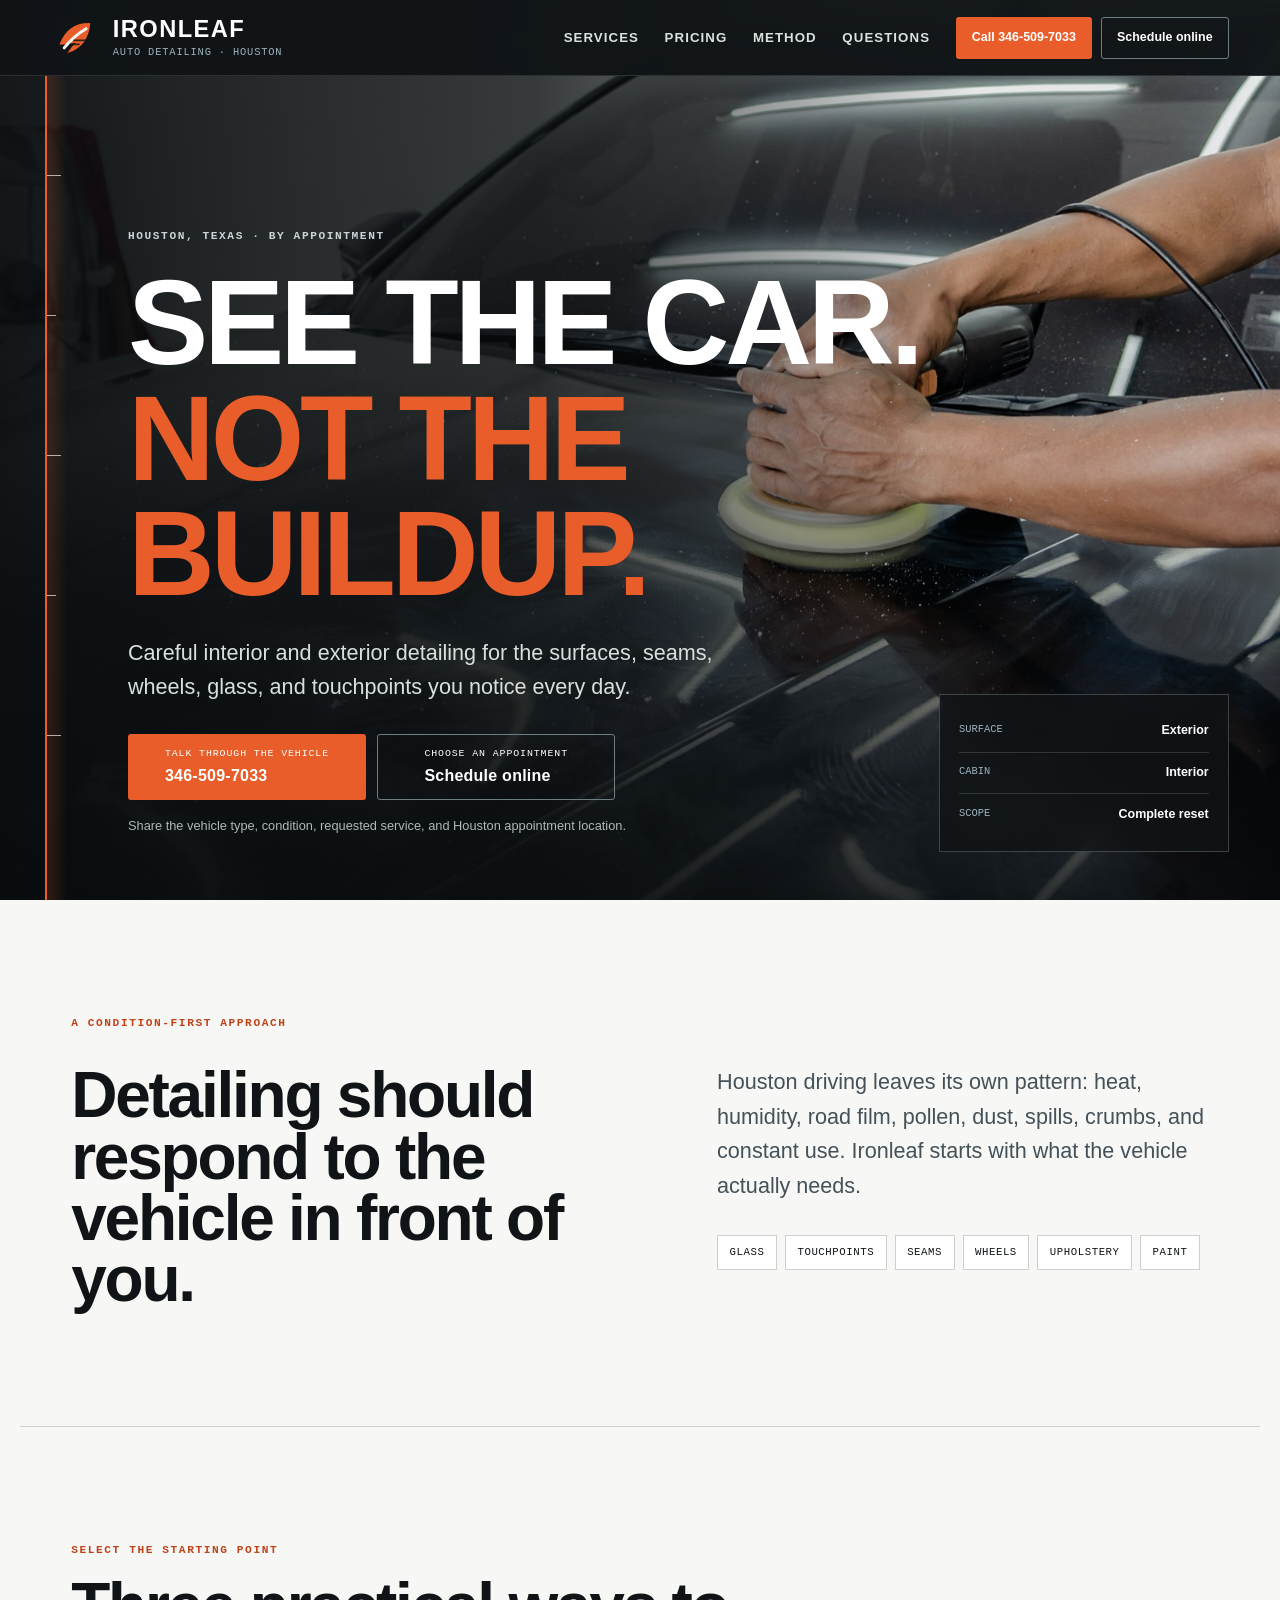
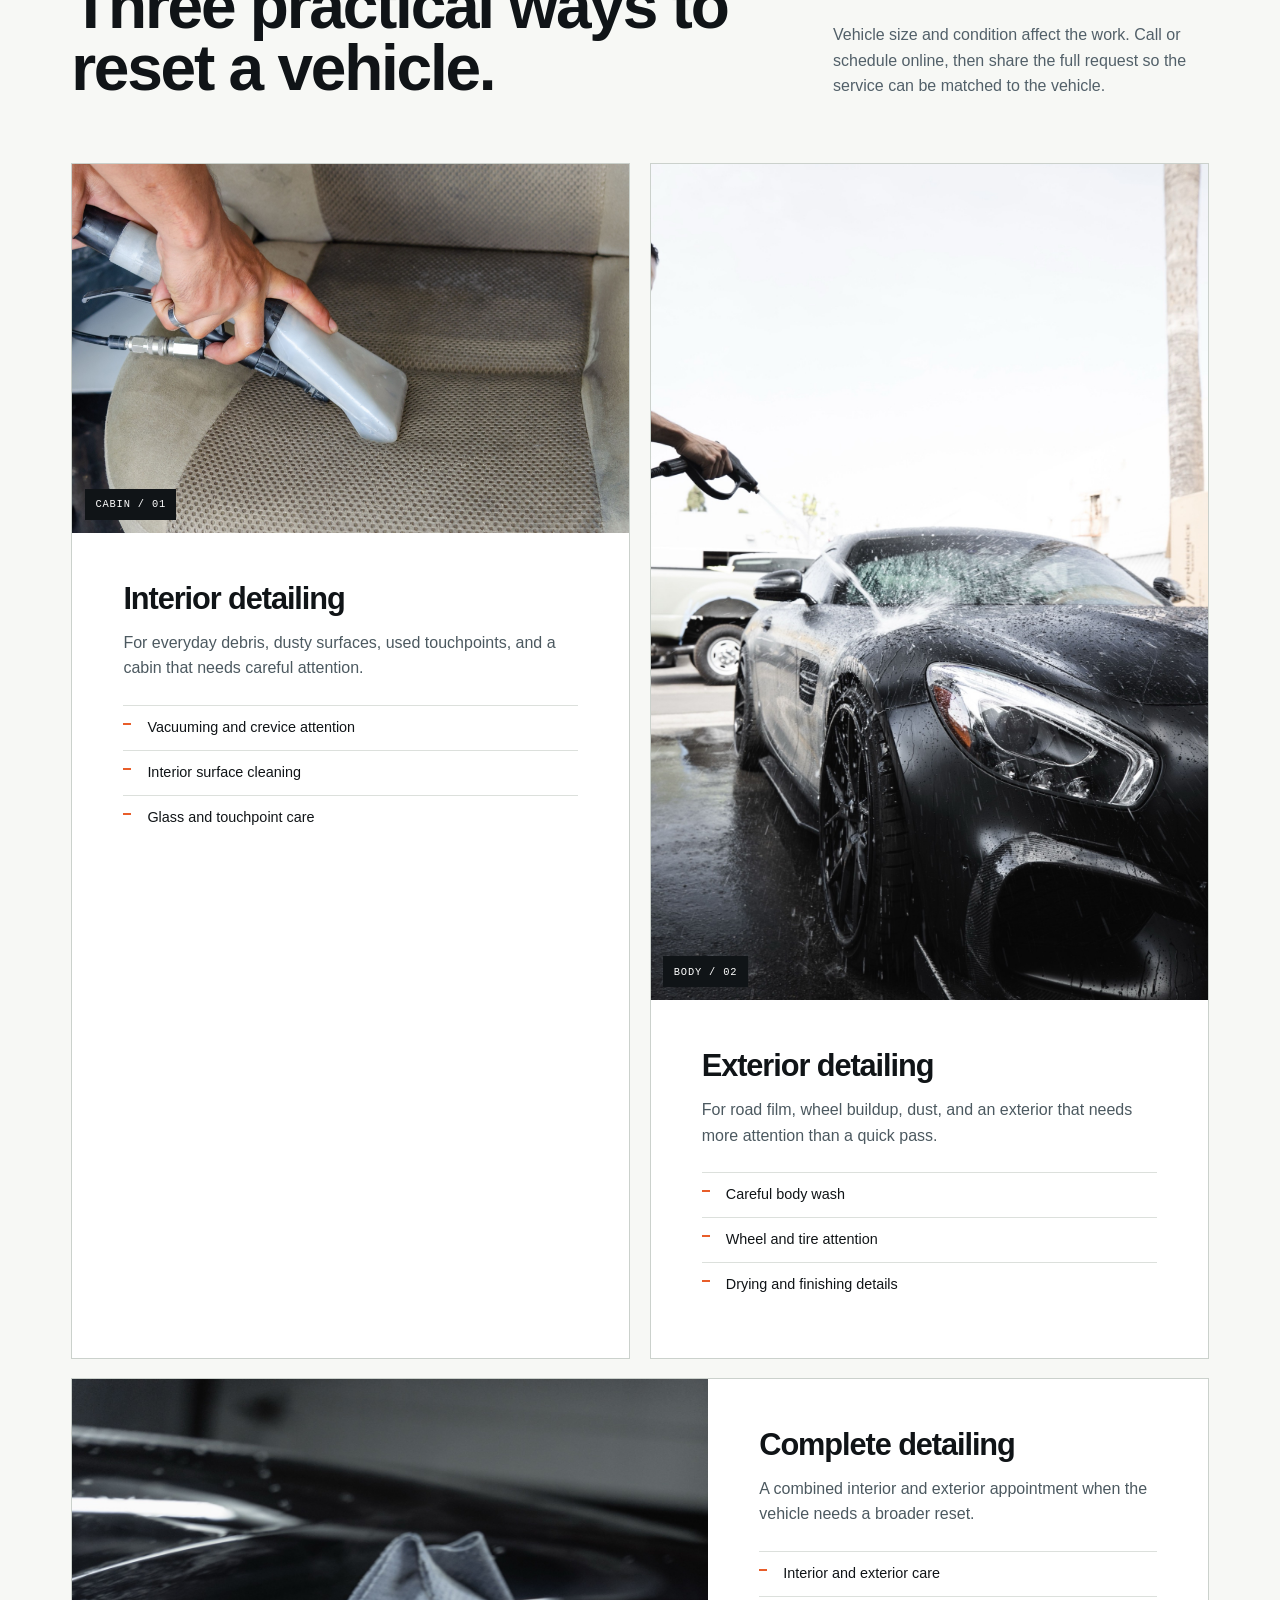
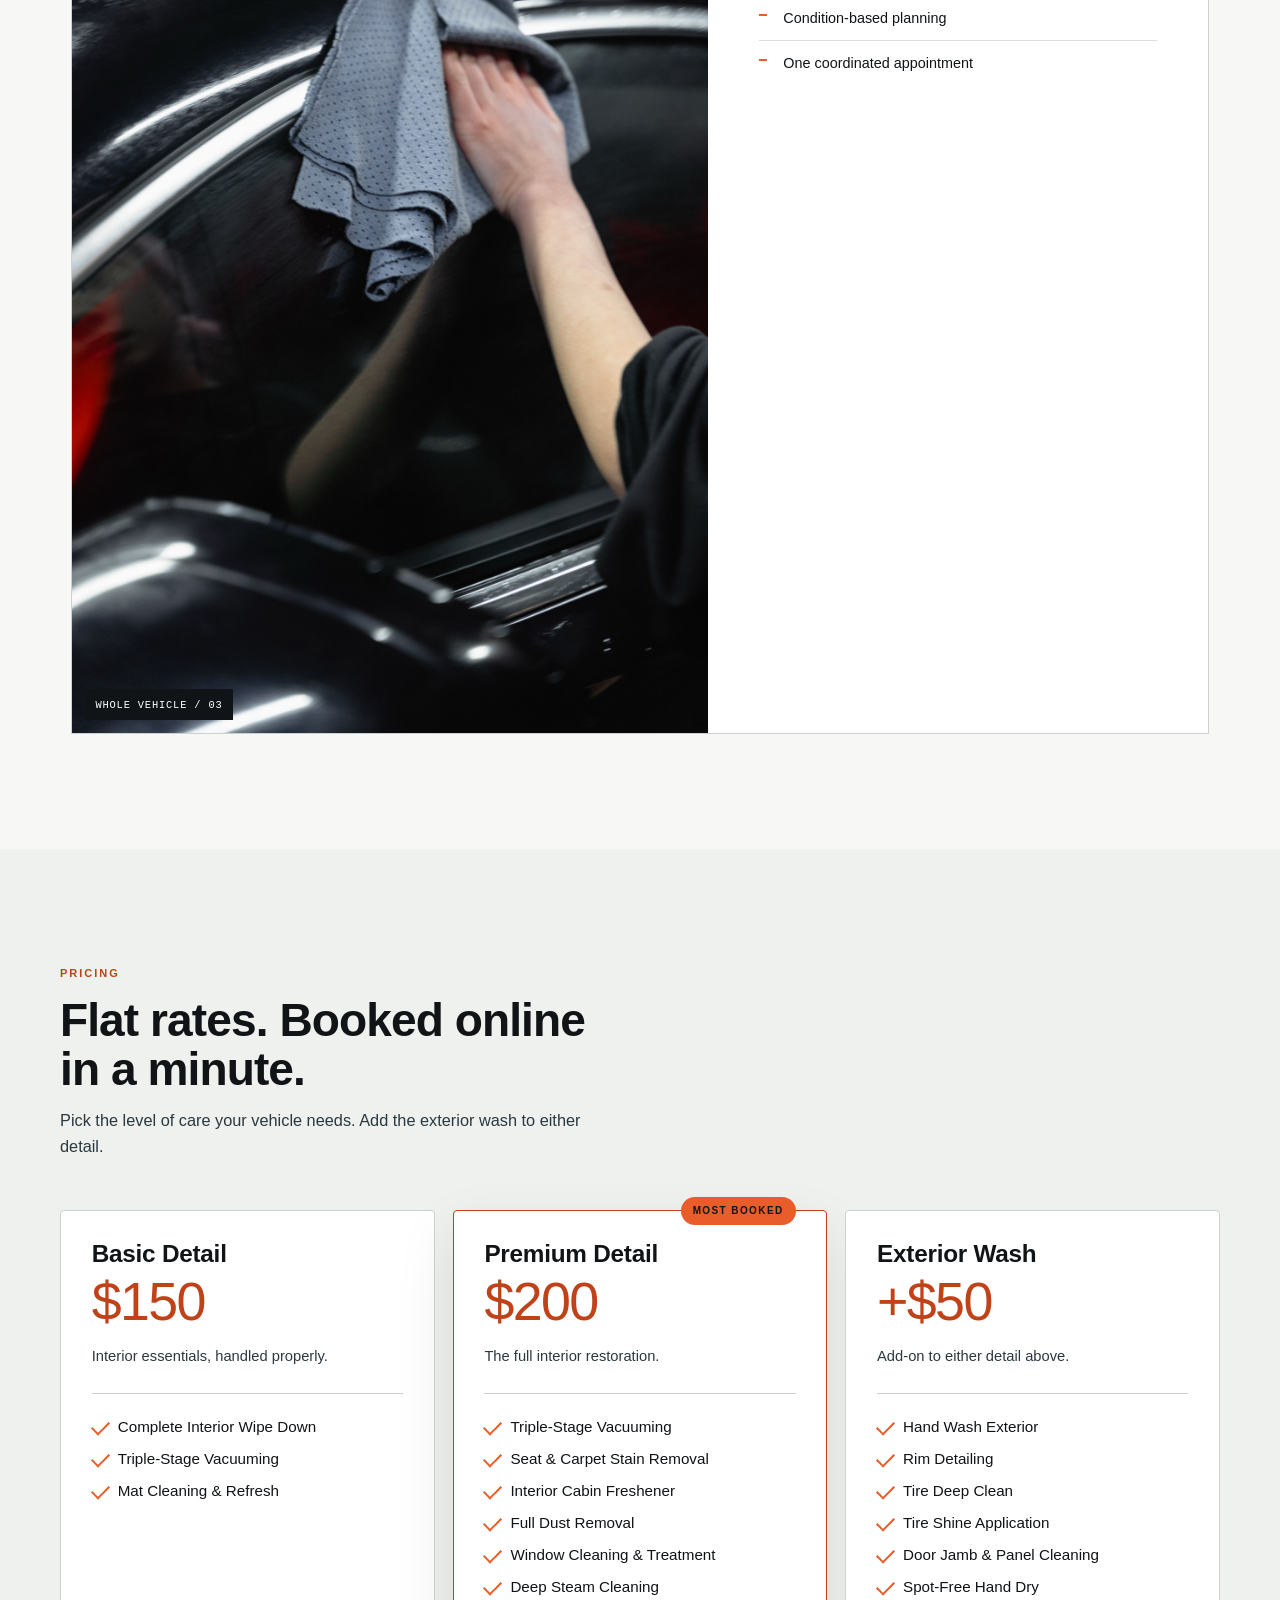
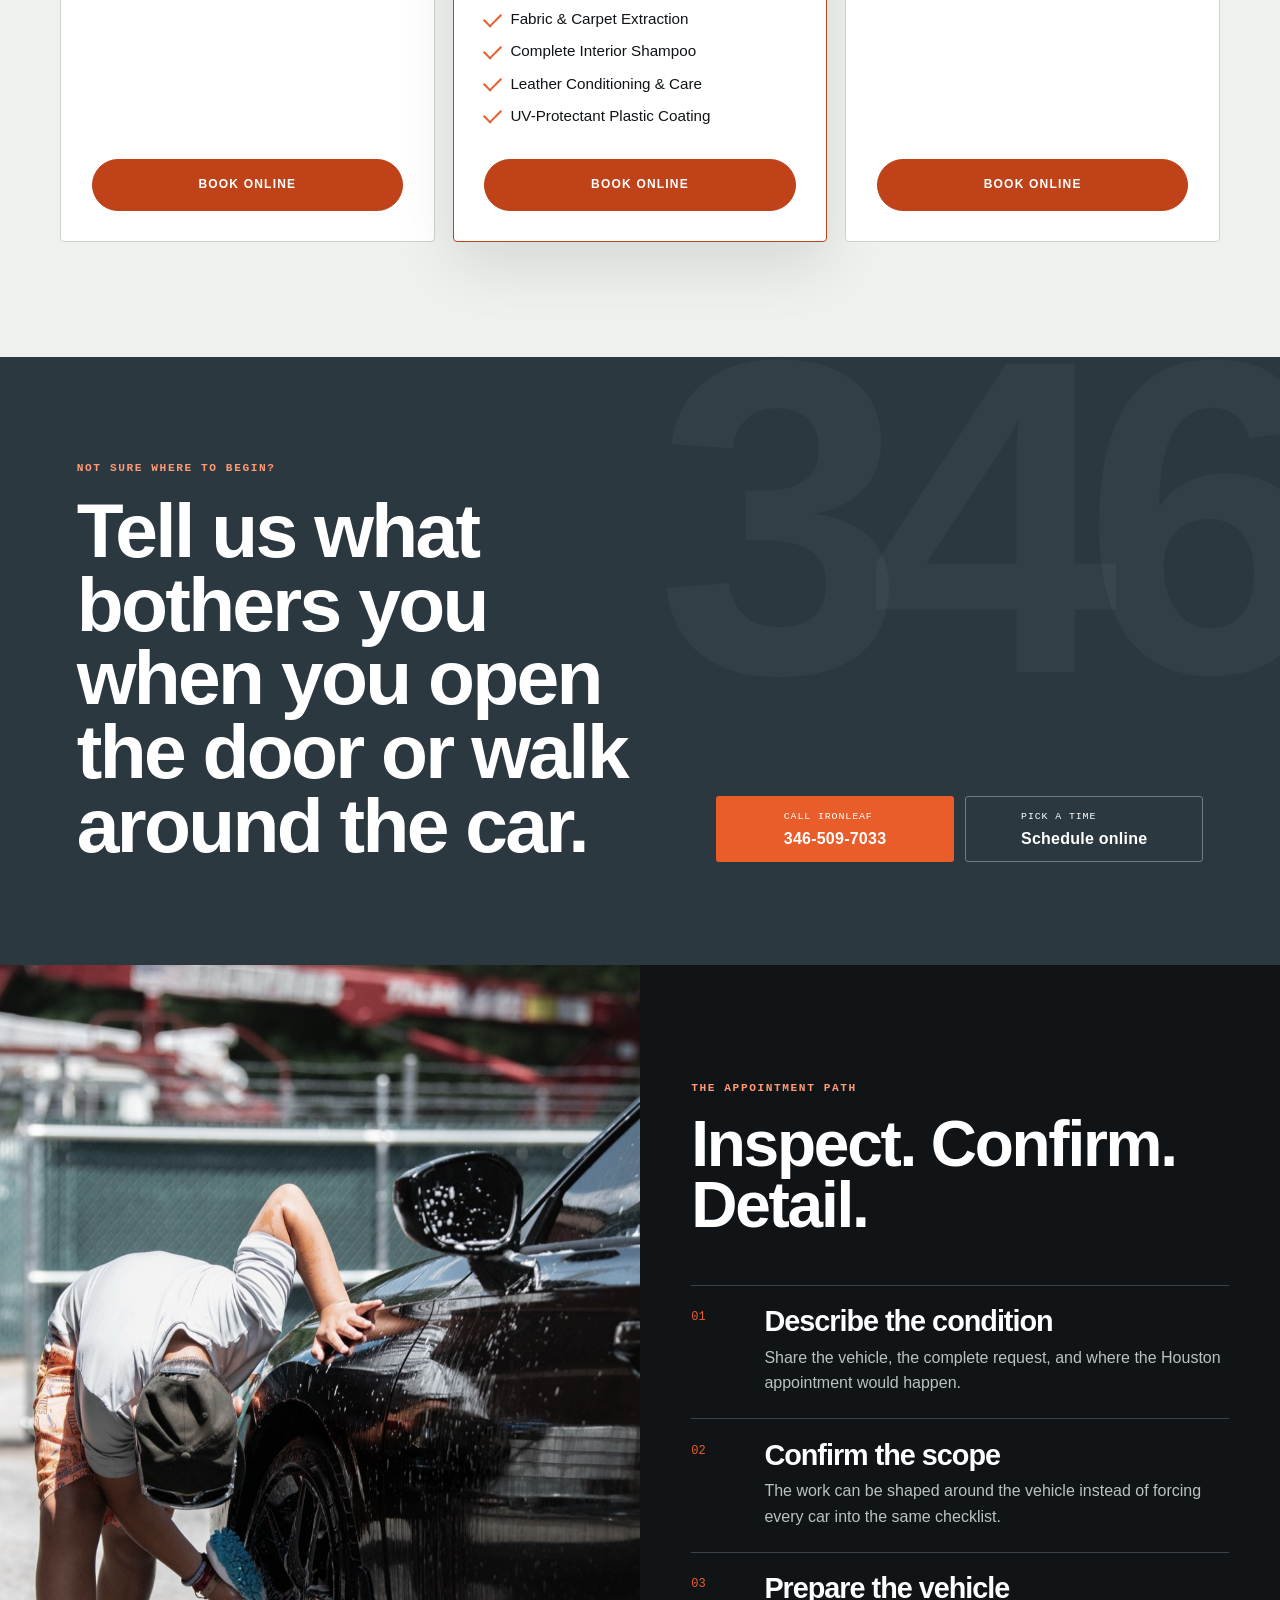
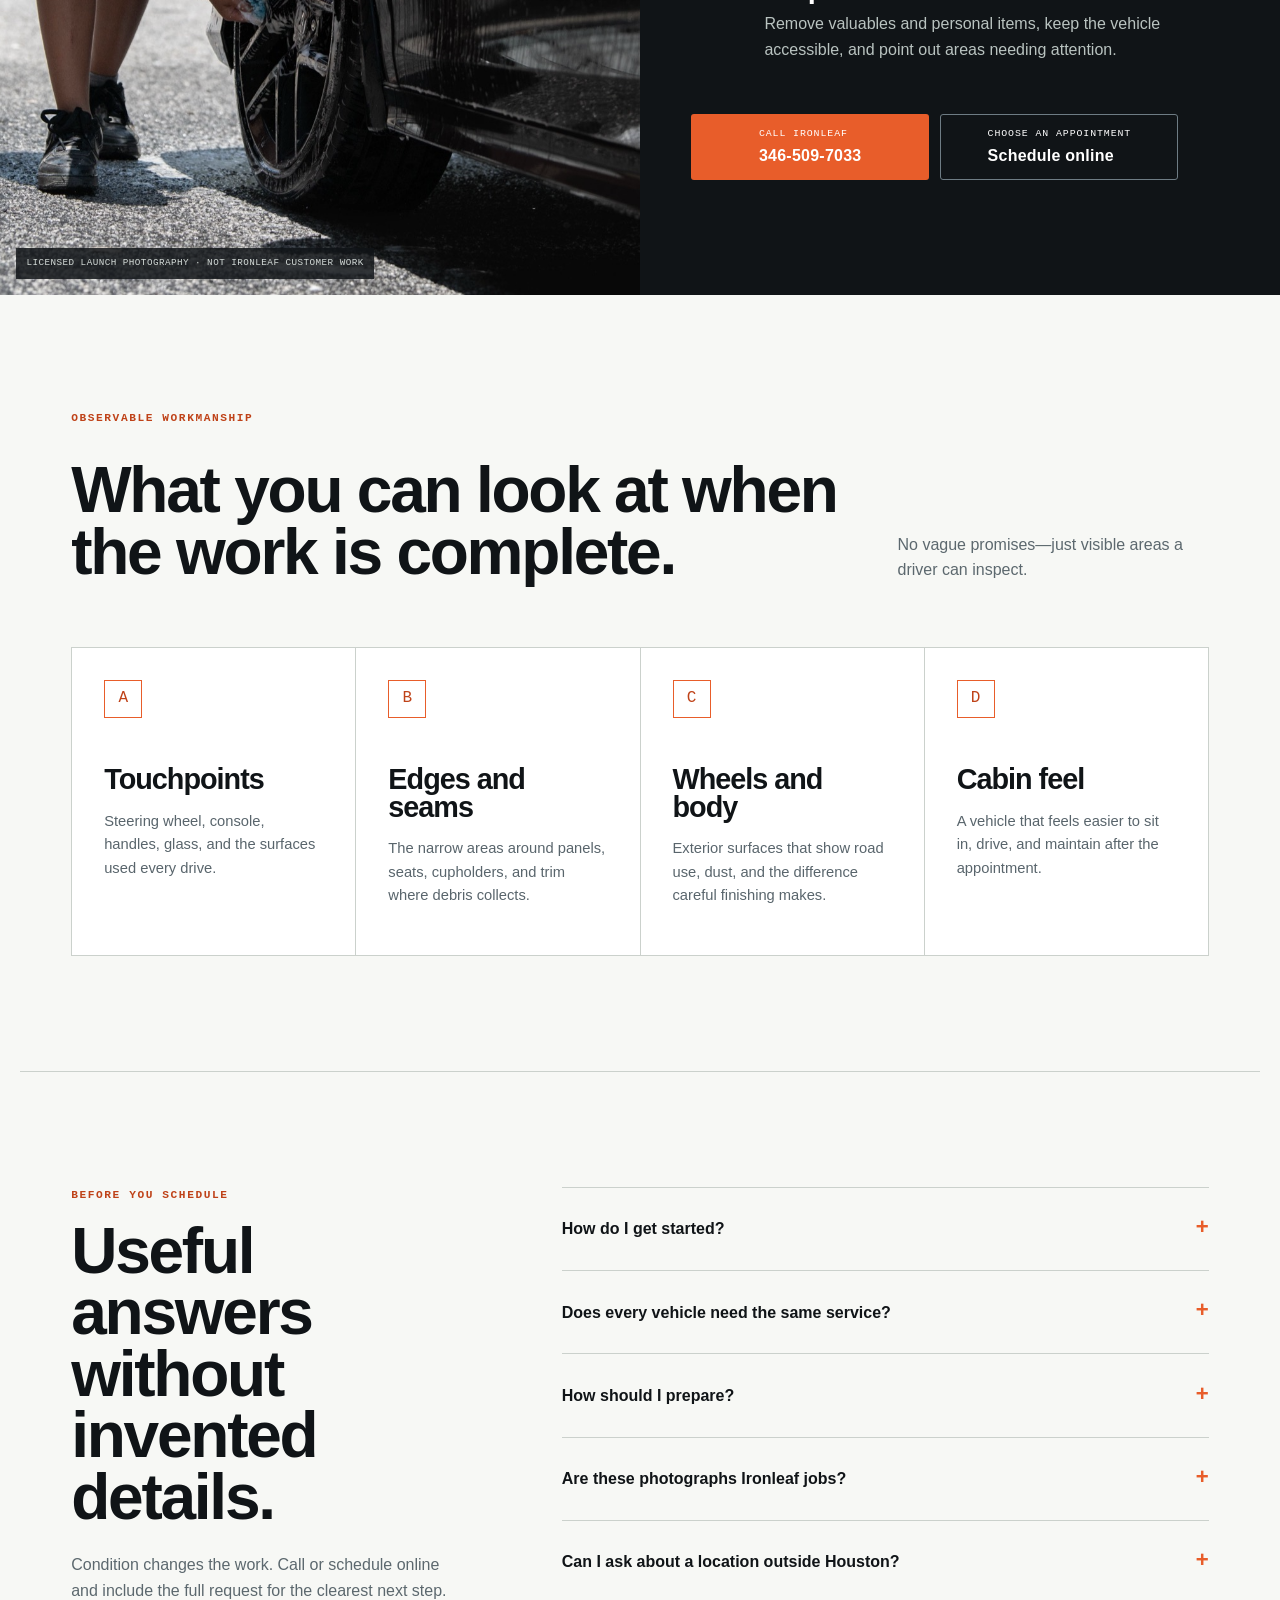
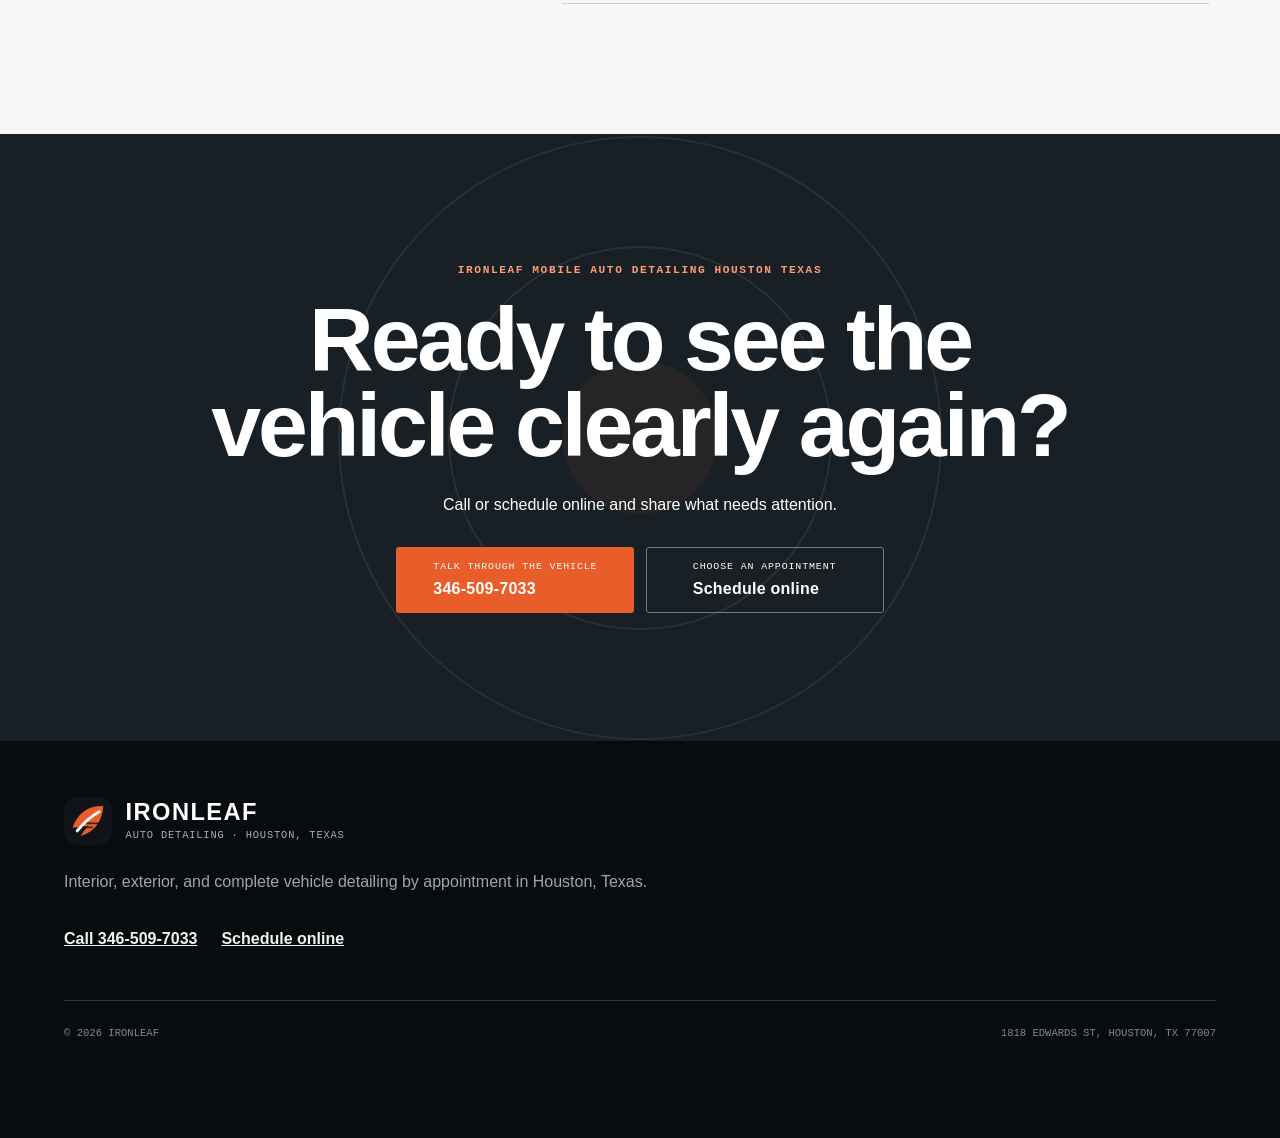
==== index.html @ 1d91436f "fix: publish GMB address" ====
<!doctype html>
<html lang="en">
<head>
  <meta charset="utf-8">
  <meta name="viewport" content="width=device-width, initial-scale=1">
  <title>Ironleaf Mobile Auto Detailing Houston Texas</title>
  <meta name="description" content="Ironleaf Mobile Auto Detailing Houston Texas offers careful interior, exterior, and complete vehicle detailing by appointment. Call or schedule online.">
  <meta name="theme-color" content="#101417">
  <link rel="canonical" href="https://ironleafdetailing.shop/">
  <link rel="icon" href="/assets/favicon.svg" type="image/svg+xml">
  <link rel="preload" href="/assets/hero-polish.jpg" as="image">
  <link rel="stylesheet" href="/styles.css">
  <script type="application/ld+json">
{
  "@context": "https://schema.org",
  "@type": "LocalBusiness",
  "name": "Ironleaf Mobile Auto Detailing Houston Texas",
  "url": "https://ironleafdetailing.shop/",
  "telephone": "+13465097033",
  "address": {
    "@type": "PostalAddress",
    "streetAddress": "1818 Edwards St",
    "addressLocality": "Houston",
    "addressRegion": "TX",
    "postalCode": "77007",
    "addressCountry": "US"
  },
  "description": "Auto detailing in Houston, Texas with interior, exterior, and complete vehicle detailing appointments.",
  "areaServed": {
    "@type": "City",
    "name": "Houston",
    "containedInPlace": {
      "@type": "State",
      "name": "Texas"
    }
  },
  "hasOfferCatalog": {
    "@type": "OfferCatalog",
    "name": "Detailing packages",
    "itemListElement": [
      {
        "@type": "Offer",
        "name": "Basic Detail",
        "price": "150",
        "priceCurrency": "USD",
        "availability": "https://schema.org/InStock",
        "url": "https://ironleafdetailing.shop/#pricing",
        "itemOffered": {
          "@type": "Service",
          "name": "Basic Detail",
          "description": "Interior essentials: complete interior wipe down, triple-stage vacuuming, and mat cleaning and refresh."
        }
      },
      {
        "@type": "Offer",
        "name": "Premium Detail",
        "price": "200",
        "priceCurrency": "USD",
        "availability": "https://schema.org/InStock",
        "url": "https://ironleafdetailing.shop/#pricing",
        "itemOffered": {
          "@type": "Service",
          "name": "Premium Detail",
          "description": "Full interior restoration: triple-stage vacuuming, seat and carpet stain removal, cabin freshener, full dust removal, window cleaning and treatment, deep steam cleaning, fabric and carpet extraction, complete interior shampoo, leather conditioning, and UV-protectant plastic coating."
        }
      },
      {
        "@type": "Offer",
        "name": "Exterior Wash",
        "price": "50",
        "priceCurrency": "USD",
        "availability": "https://schema.org/InStock",
        "url": "https://ironleafdetailing.shop/#pricing",
        "itemOffered": {
          "@type": "Service",
          "name": "Exterior Wash",
          "description": "Add-on to either detail: hand wash exterior, rim detailing, tire deep clean, tire shine application, door jamb and panel cleaning, and spot-free hand dry."
        }
      }
    ]
  }
}
    </script>
</head>
<body>
  <a class="skip-link" href="#main">Skip to content</a>

  <header class="site-header">
    <a class="brand" href="#top" aria-label="Ironleaf home">
      <img src="/assets/logo.svg" alt="" width="48" height="48">
      <span><strong>Ironleaf</strong><small>Auto Detailing · Houston</small></span>
    </a>
    <button class="menu-toggle" type="button" aria-expanded="false" aria-controls="site-nav">
      <span class="sr-only">Menu</span>
      <i></i><i></i><i></i>
    </button>
    <nav id="site-nav" class="site-nav" aria-label="Primary navigation">
      <a href="#services">Services</a>
      <a href="#pricing">Pricing</a>
      <a href="#method">Method</a>
      <a href="#faq">Questions</a>
      <div class="nav-actions">
        <a class="button button-primary button-small" href="tel:+13465097033">Call 346-509-7033</a>
        <a class="button button-ghost button-small" href="https://cal.com/sumitdatta/auto-detail-service">Schedule online</a>
      </div>
    </nav>
  </header>

  <main id="main">
    <section id="top" class="hero">
      <div class="hero-photo" aria-hidden="true"></div>
      <div class="hero-overlay" aria-hidden="true"></div>
      <div class="inspection-beam" aria-hidden="true">
        <span></span><span></span><span></span><span></span><span></span>
      </div>
      <div class="hero-copy">
        <p class="eyebrow">Houston, Texas · By appointment</p>
        <h1>See the car.<br><em>Not the buildup.</em></h1>
        <p class="hero-lede">Careful interior and exterior detailing for the surfaces, seams, wheels, glass, and touchpoints you notice every day.</p>
        <div class="action-pair">
          <a class="button button-primary button-large" href="tel:+13465097033">
            <span>Talk through the vehicle</span>
            <strong>346-509-7033</strong>
          </a>
          <a class="button button-ghost button-light button-large" href="https://cal.com/sumitdatta/auto-detail-service">
            <span>Choose an appointment</span>
            <strong>Schedule online</strong>
          </a>
        </div>
        <p class="microcopy">Share the vehicle type, condition, requested service, and Houston appointment location.</p>
      </div>
      <aside class="hero-readout" aria-label="Detailing focus">
        <p><span>Surface</span><strong>Exterior</strong></p>
        <p><span>Cabin</span><strong>Interior</strong></p>
        <p><span>Scope</span><strong>Complete reset</strong></p>
      </aside>
    </section>

    <section class="statement section">
      <p class="rail-label">A condition-first approach</p>
      <div class="statement-grid">
        <h2>Detailing should respond to the vehicle in front of you.</h2>
        <div>
          <p class="lead">Houston driving leaves its own pattern: heat, humidity, road film, pollen, dust, spills, crumbs, and constant use. Ironleaf starts with what the vehicle actually needs.</p>
          <div class="surface-tags" aria-label="Common areas of attention">
            <span>Glass</span><span>Touchpoints</span><span>Seams</span><span>Wheels</span><span>Upholstery</span><span>Paint</span>
          </div>
        </div>
      </div>
    </section>

    <section id="services" class="services section">
      <div class="section-heading">
        <div>
          <p class="section-kicker">Select the starting point</p>
          <h2>Three practical ways to reset a vehicle.</h2>
        </div>
        <p>Vehicle size and condition affect the work. Call or schedule online, then share the full request so the service can be matched to the vehicle.</p>
      </div>

      <div class="service-layout">
        <article class="service-card service-interior">
          <div class="service-image">
            <img src="/assets/interior-extraction.jpg" alt="A fabric vehicle seat being cleaned with an extraction tool">
            <span>Cabin / 01</span>
          </div>
          <div class="service-copy">
            <h3>Interior detailing</h3>
            <p>For everyday debris, dusty surfaces, used touchpoints, and a cabin that needs careful attention.</p>
            <ul>
              <li>Vacuuming and crevice attention</li>
              <li>Interior surface cleaning</li>
              <li>Glass and touchpoint care</li>
            </ul>
          </div>
        </article>

        <article class="service-card service-exterior">
          <div class="service-image">
            <img src="/assets/exterior-wash.jpg" alt="A black vehicle being washed with a pressure hose">
            <span>Body / 02</span>
          </div>
          <div class="service-copy">
            <h3>Exterior detailing</h3>
            <p>For road film, wheel buildup, dust, and an exterior that needs more attention than a quick pass.</p>
            <ul>
              <li>Careful body wash</li>
              <li>Wheel and tire attention</li>
              <li>Drying and finishing details</li>
            </ul>
          </div>
        </article>

        <article class="service-card service-complete">
          <div class="service-image">
            <img src="/assets/hand-finish.jpg" alt="A black car panel being wiped with a microfiber cloth">
            <span>Whole vehicle / 03</span>
          </div>
          <div class="service-copy">
            <h3>Complete detailing</h3>
            <p>A combined interior and exterior appointment when the vehicle needs a broader reset.</p>
            <ul>
              <li>Interior and exterior care</li>
              <li>Condition-based planning</li>
              <li>One coordinated appointment</li>
            </ul>
          </div>
        </article>
      </div>
    </section>

    <section class="rates" id="pricing" aria-labelledby="pricing-title">
      <div class="rates-shell">
        <div class="rates-head">
          <p class="rates-eyebrow">Pricing</p>
          <h2 id="pricing-title">Flat rates. Booked online in a minute.</h2>
          <p class="rates-intro">Pick the level of care your vehicle needs. Add the exterior wash to either detail.</p>
        </div>

        <div class="rate-grid">
          <article class="rate-card">
            <h3>Basic Detail</h3>
            <p class="rate-figure">$150</p>
            <p class="rate-note">Interior essentials, handled properly.</p>
            <ul class="rate-list">
              <li>Complete Interior Wipe Down</li>
              <li>Triple-Stage Vacuuming</li>
              <li>Mat Cleaning &amp; Refresh</li>
            </ul>
            <a class="rate-cta" href="https://cal.com/sumitdatta/auto-detail-service" target="_blank" rel="noopener">Book Online</a>
          </article>
          <article class="rate-card rate-card-featured">
            <span class="rate-badge">Most booked</span>
            <h3>Premium Detail</h3>
            <p class="rate-figure">$200</p>
            <p class="rate-note">The full interior restoration.</p>
            <ul class="rate-list">
              <li>Triple-Stage Vacuuming</li>
              <li>Seat &amp; Carpet Stain Removal</li>
              <li>Interior Cabin Freshener</li>
              <li>Full Dust Removal</li>
              <li>Window Cleaning &amp; Treatment</li>
              <li>Deep Steam Cleaning</li>
              <li>Fabric &amp; Carpet Extraction</li>
              <li>Complete Interior Shampoo</li>
              <li>Leather Conditioning &amp; Care</li>
              <li>UV-Protectant Plastic Coating</li>
            </ul>
            <a class="rate-cta" href="https://cal.com/sumitdatta/auto-detail-service" target="_blank" rel="noopener">Book Online</a>
          </article>
          <article class="rate-card">
            <h3>Exterior Wash</h3>
            <p class="rate-figure">+$50</p>
            <p class="rate-note">Add-on to either detail above.</p>
            <ul class="rate-list">
              <li>Hand Wash Exterior</li>
              <li>Rim Detailing</li>
              <li>Tire Deep Clean</li>
              <li>Tire Shine Application</li>
              <li>Door Jamb &amp; Panel Cleaning</li>
              <li>Spot-Free Hand Dry</li>
            </ul>
            <a class="rate-cta" href="https://cal.com/sumitdatta/auto-detail-service" target="_blank" rel="noopener">Book Online</a>
          </article>
        </div>
      </div>
    </section>

    <section class="callout">
      <div class="callout-index" aria-hidden="true">346</div>
      <div>
        <p class="section-kicker light">Not sure where to begin?</p>
        <h2>Tell us what bothers you when you open the door or walk around the car.</h2>
      </div>
      <div class="action-pair">
        <a class="button button-primary button-large" href="tel:+13465097033"><span>Call Ironleaf</span><strong>346-509-7033</strong></a>
        <a class="button button-ghost button-light button-large" href="https://cal.com/sumitdatta/auto-detail-service"><span>Pick a time</span><strong>Schedule online</strong></a>
      </div>
    </section>

    <section id="method" class="method">
      <div class="method-photo">
        <img src="/assets/wheel-detail.jpg" alt="A black vehicle wheel being cleaned outdoors">
        <div class="photo-note">Licensed launch photography · not Ironleaf customer work</div>
      </div>
      <div class="method-copy section">
        <p class="section-kicker light">The appointment path</p>
        <h2>Inspect. Confirm. Detail.</h2>
        <ol>
          <li>
            <span>01</span>
            <div><h3>Describe the condition</h3><p>Share the vehicle, the complete request, and where the Houston appointment would happen.</p></div>
          </li>
          <li>
            <span>02</span>
            <div><h3>Confirm the scope</h3><p>The work can be shaped around the vehicle instead of forcing every car into the same checklist.</p></div>
          </li>
          <li>
            <span>03</span>
            <div><h3>Prepare the vehicle</h3><p>Remove valuables and personal items, keep the vehicle accessible, and point out areas needing attention.</p></div>
          </li>
        </ol>
        <div class="action-pair">
          <a class="button button-primary button-large" href="tel:+13465097033"><span>Call Ironleaf</span><strong>346-509-7033</strong></a>
          <a class="button button-ghost button-light button-large" href="https://cal.com/sumitdatta/auto-detail-service"><span>Choose an appointment</span><strong>Schedule online</strong></a>
        </div>
      </div>
    </section>

    <section class="inspection section">
      <p class="rail-label">Observable workmanship</p>
      <div class="inspection-heading">
        <h2>What you can look at when the work is complete.</h2>
        <p>No vague promises—just visible areas a driver can inspect.</p>
      </div>
      <div class="inspection-grid">
        <article><span>A</span><h3>Touchpoints</h3><p>Steering wheel, console, handles, glass, and the surfaces used every drive.</p></article>
        <article><span>B</span><h3>Edges and seams</h3><p>The narrow areas around panels, seats, cupholders, and trim where debris collects.</p></article>
        <article><span>C</span><h3>Wheels and body</h3><p>Exterior surfaces that show road use, dust, and the difference careful finishing makes.</p></article>
        <article><span>D</span><h3>Cabin feel</h3><p>A vehicle that feels easier to sit in, drive, and maintain after the appointment.</p></article>
      </div>
    </section>

    <section id="faq" class="faq section">
      <div class="faq-intro">
        <p class="section-kicker">Before you schedule</p>
        <h2>Useful answers without invented details.</h2>
        <p>Condition changes the work. Call or schedule online and include the full request for the clearest next step.</p>
      </div>
      <div class="accordion">
        <details>
          <summary>How do I get started?<span aria-hidden="true">+</span></summary>
          <p>Call +1 346-509-7033 or use the online appointment link. Share the vehicle type, requested service, condition, and Houston location.</p>
        </details>
        <details>
          <summary>Does every vehicle need the same service?<span aria-hidden="true">+</span></summary>
          <p>No. Vehicle size, use, condition, and the areas needing attention can change the appropriate scope.</p>
        </details>
        <details>
          <summary>How should I prepare?<span aria-hidden="true">+</span></summary>
          <p>Remove valuables and personal items, make the vehicle accessible, and mention any specific surfaces or areas you want discussed.</p>
        </details>
        <details>
          <summary>Are these photographs Ironleaf jobs?<span aria-hidden="true">+</span></summary>
          <p>No. The photographs are licensed stock images used to illustrate detailing subjects. They are not Ironleaf employees, customer vehicles, or completed Ironleaf work.</p>
        </details>
        <details>
          <summary>Can I ask about a location outside Houston?<span aria-hidden="true">+</span></summary>
          <p>Call or schedule online and include the location. Nearby-area availability should be confirmed directly instead of assumed.</p>
        </details>
      </div>
    </section>

    <section class="final-cta">
      <div class="final-mark" aria-hidden="true"><span></span></div>
      <p class="section-kicker light">Ironleaf Mobile Auto Detailing Houston Texas</p>
      <h2>Ready to see the vehicle clearly again?</h2>
      <p>Call or schedule online and share what needs attention.</p>
      <div class="action-pair centered">
        <a class="button button-primary button-large" href="tel:+13465097033"><span>Talk through the vehicle</span><strong>346-509-7033</strong></a>
        <a class="button button-ghost button-light button-large" href="https://cal.com/sumitdatta/auto-detail-service"><span>Choose an appointment</span><strong>Schedule online</strong></a>
      </div>
    </section>
  </main>

  <footer>
    <a class="brand footer-brand" href="#top" aria-label="Back to top">
      <img src="/assets/logo.svg" alt="" width="48" height="48">
      <span><strong>Ironleaf</strong><small>Auto Detailing · Houston, Texas</small></span>
    </a>
    <p>Interior, exterior, and complete vehicle detailing by appointment in Houston, Texas.</p>
    <div class="footer-actions">
      <a href="tel:+13465097033">Call 346-509-7033</a>
      <a href="https://cal.com/sumitdatta/auto-detail-service">Schedule online</a>
    </div>
    <div class="footer-bottom">
      <span>© <span id="year">2026</span> Ironleaf</span>
      <span>1818 Edwards St, Houston, TX 77007</span>
    </div>
  </footer>

  <div class="mobile-bar" aria-label="Appointment actions">
    <a href="tel:+13465097033">Call 346-509-7033</a>
    <a href="https://cal.com/sumitdatta/auto-detail-service">Schedule online</a>
  </div>
  <script src="/script.js"></script>
</body>
</html>
---- styles.css ----
:root {
  --carbon: #101417;
  --graphite: #182026;
  --steel: #2b3840;
  --mist: #eef1ed;
  --paper: #f7f8f5;
  --line: #cbd1cc;
  --orange: #e85d2a;
  --orange-dark: #bf4218;
  --blue-steel: #9db4bf;
  --white: #ffffff;
  --display: "Arial Narrow", "Roboto Condensed", "Helvetica Neue", Arial, sans-serif;
  --body: "Avenir Next", Avenir, "Segoe UI", Helvetica, Arial, sans-serif;
  --utility: "SFMono-Regular", Consolas, "Liberation Mono", monospace;
  --max: 1240px;
  --header: 76px;
}

* { box-sizing: border-box; }
html { scroll-behavior: smooth; }
body {
  margin: 0;
  background: var(--paper);
  color: var(--carbon);
  font-family: var(--body);
  line-height: 1.6;
  -webkit-font-smoothing: antialiased;
}
body.menu-open { overflow: hidden; }
img { display: block; max-width: 100%; }
a { color: inherit; }
button, a { -webkit-tap-highlight-color: transparent; }
h1, h2, h3, p { margin-top: 0; }
h1, h2, h3 {
  font-family: var(--display);
  font-stretch: condensed;
  line-height: .96;
  letter-spacing: -.035em;
}
h2 { font-size: clamp(2.6rem, 5vw, 5.5rem); margin-bottom: 0; }
h3 { font-size: clamp(1.75rem, 2.4vw, 2.7rem); }

.skip-link {
  position: fixed;
  left: 1rem;
  top: -5rem;
  z-index: 1000;
  background: var(--orange);
  color: var(--white);
  padding: .8rem 1rem;
}
.skip-link:focus { top: 1rem; }
.sr-only {
  position: absolute;
  width: 1px;
  height: 1px;
  padding: 0;
  margin: -1px;
  overflow: hidden;
  clip: rect(0, 0, 0, 0);
  white-space: nowrap;
  border: 0;
}

.site-header {
  position: fixed;
  inset: 0 0 auto;
  z-index: 100;
  min-height: var(--header);
  display: flex;
  align-items: center;
  justify-content: space-between;
  gap: 2rem;
  padding: .75rem clamp(1rem, 4vw, 4.5rem);
  background: rgba(16, 20, 23, .97);
  border-bottom: 1px solid rgba(255, 255, 255, .12);
  color: var(--white);
  backdrop-filter: blur(12px);
}
.brand {
  display: inline-flex;
  align-items: center;
  gap: .85rem;
  text-decoration: none;
  flex: 0 0 auto;
}
.brand img { border-radius: 13px; }
.brand span { display: grid; line-height: 1; }
.brand strong {
  font-family: var(--display);
  font-size: 1.48rem;
  letter-spacing: .06em;
  text-transform: uppercase;
}
.brand small {
  margin-top: .35rem;
  color: var(--blue-steel);
  font-family: var(--utility);
  font-size: .65rem;
  letter-spacing: .08em;
  text-transform: uppercase;
}
.site-nav { display: flex; align-items: center; gap: 1.6rem; }
.site-nav > a {
  color: #dbe1dd;
  font-size: .83rem;
  font-weight: 700;
  letter-spacing: .08em;
  text-decoration: none;
  text-transform: uppercase;
}
.site-nav > a:hover { color: var(--white); }
.nav-actions { display: flex; gap: .55rem; }
.menu-toggle { display: none; }

.button {
  display: inline-flex;
  align-items: center;
  justify-content: center;
  min-height: 50px;
  border: 1px solid transparent;
  border-radius: 3px;
  padding: .85rem 1.2rem;
  font-weight: 800;
  line-height: 1.1;
  text-decoration: none;
  transition: transform .2s ease, background .2s ease, border-color .2s ease;
}
.button:hover { transform: translateY(-2px); }
.button:focus-visible,
.site-nav a:focus-visible,
summary:focus-visible,
.brand:focus-visible,
.footer-actions a:focus-visible {
  outline: 3px solid var(--orange);
  outline-offset: 3px;
}
.button-primary { background: var(--orange); color: var(--white); }
.button-primary:hover { background: var(--orange-dark); }
.button-ghost {
  border-color: #6e7c84;
  background: transparent;
  color: var(--white);
}
.button-ghost:hover { border-color: var(--white); background: rgba(255, 255, 255, .08); }
.button-small { min-height: 42px; padding: .7rem .95rem; font-size: .78rem; }
.button-large {
  min-width: 238px;
  min-height: 66px;
  display: grid;
  justify-items: start;
  padding: .85rem 1.15rem;
}
.button-large span {
  font-family: var(--utility);
  font-size: .62rem;
  font-weight: 500;
  letter-spacing: .09em;
  text-transform: uppercase;
}
.button-large strong { margin-top: .35rem; font-size: 1rem; letter-spacing: .015em; }

.hero {
  position: relative;
  min-height: 760px;
  height: min(900px, 100vh);
  padding: calc(var(--header) + 4rem) clamp(1rem, 6vw, 7rem) 4rem;
  display: flex;
  align-items: flex-end;
  overflow: hidden;
  background: var(--carbon);
  color: var(--white);
}
.hero-photo {
  position: absolute;
  inset: 0;
  background: url("/assets/hero-polish.jpg") 62% center / cover no-repeat;
  filter: saturate(.7) contrast(1.08);
}
.hero-overlay {
  position: absolute;
  inset: 0;
  background:
    linear-gradient(90deg, rgba(9, 12, 14, .94) 0%, rgba(9, 12, 14, .75) 42%, rgba(9, 12, 14, .1) 76%),
    linear-gradient(0deg, rgba(9, 12, 14, .8) 0%, transparent 50%);
}
.inspection-beam {
  position: absolute;
  top: var(--header);
  bottom: 0;
  left: clamp(1rem, 3.5vw, 4rem);
  width: 22px;
  border-left: 2px solid var(--orange);
  background: linear-gradient(90deg, rgba(232, 93, 42, .18), transparent);
}
.inspection-beam span {
  position: absolute;
  left: 0;
  width: 14px;
  border-top: 1px solid rgba(255, 255, 255, .65);
}
.inspection-beam span:nth-child(1) { top: 12%; }
.inspection-beam span:nth-child(2) { top: 29%; width: 9px; }
.inspection-beam span:nth-child(3) { top: 46%; }
.inspection-beam span:nth-child(4) { top: 63%; width: 9px; }
.inspection-beam span:nth-child(5) { top: 80%; }
.hero-copy { position: relative; z-index: 2; max-width: 820px; margin-left: clamp(2.3rem, 4vw, 4.5rem); }
.eyebrow, .section-kicker, .rail-label {
  font-family: var(--utility);
  font-size: .7rem;
  font-weight: 700;
  letter-spacing: .14em;
  text-transform: uppercase;
}
.eyebrow { margin-bottom: 1.2rem; color: #cad4d7; }
.hero h1 { max-width: 850px; margin-bottom: 1.5rem; font-size: clamp(4.3rem, 9.4vw, 9.5rem); text-transform: uppercase; }
.hero h1 em { color: var(--orange); font-style: normal; }
.hero-lede { max-width: 660px; font-size: clamp(1.05rem, 1.7vw, 1.35rem); color: #d9dfdc; }
.action-pair { display: flex; flex-wrap: wrap; gap: .7rem; margin-top: 1.8rem; }
.microcopy { max-width: 600px; margin: 1rem 0 0; color: #aeb9b9; font-size: .8rem; }
.hero-readout {
  position: absolute;
  right: clamp(1rem, 4vw, 4rem);
  bottom: 3rem;
  z-index: 2;
  width: min(290px, 26vw);
  padding: 1rem 1.2rem;
  background: rgba(16, 20, 23, .82);
  border: 1px solid rgba(255, 255, 255, .2);
  backdrop-filter: blur(10px);
}
.hero-readout p { display: flex; justify-content: space-between; gap: 1rem; margin: 0; padding: .65rem 0; border-bottom: 1px solid rgba(255, 255, 255, .14); }
.hero-readout p:last-child { border-bottom: 0; }
.hero-readout span { color: var(--blue-steel); font-family: var(--utility); font-size: .65rem; text-transform: uppercase; }
.hero-readout strong { font-size: .78rem; text-align: right; }

.section { max-width: var(--max); margin: 0 auto; padding: clamp(5rem, 9vw, 9rem) clamp(1.25rem, 4vw, 4rem); }
.statement { position: relative; }
.rail-label { color: var(--orange-dark); margin-bottom: 2rem; }
.statement-grid { display: grid; grid-template-columns: 1.05fr .95fr; gap: clamp(2.5rem, 8vw, 8rem); align-items: start; }
.statement h2 { max-width: 760px; }
.lead { font-size: clamp(1.1rem, 1.8vw, 1.35rem); color: #445159; }
.surface-tags { display: flex; flex-wrap: wrap; gap: .5rem; margin-top: 2rem; }
.surface-tags span {
  padding: .48rem .72rem;
  border: 1px solid var(--line);
  background: var(--white);
  font-family: var(--utility);
  font-size: .67rem;
  letter-spacing: .05em;
  text-transform: uppercase;
}

.services { border-top: 1px solid var(--line); }
.section-heading { display: grid; grid-template-columns: 1.3fr .7fr; gap: 4rem; align-items: end; margin-bottom: 4rem; }
.section-heading > p { color: #526069; margin-bottom: 0; }
.section-kicker { color: var(--orange-dark); margin-bottom: 1rem; }
.section-kicker.light { color: #ff9a75; }
.service-layout { display: grid; grid-template-columns: 1fr 1fr; gap: 1.2rem; }
.service-card { background: var(--white); border: 1px solid var(--line); }
.service-complete { grid-column: 1 / -1; display: grid; grid-template-columns: 1.12fr .88fr; }
.service-image { position: relative; min-height: 340px; overflow: hidden; background: var(--steel); }
.service-image img { width: 100%; height: 100%; min-height: 340px; object-fit: cover; transition: transform .5s ease; }
.service-card:hover .service-image img { transform: scale(1.025); }
.service-image span {
  position: absolute;
  left: .8rem;
  bottom: .8rem;
  padding: .45rem .65rem;
  background: var(--carbon);
  color: var(--white);
  font-family: var(--utility);
  font-size: .65rem;
  letter-spacing: .08em;
  text-transform: uppercase;
}
.service-copy { padding: clamp(1.7rem, 4vw, 3.2rem); }
.service-copy h3 { margin-bottom: 1rem; }
.service-copy p { color: #4c5960; }
.service-copy ul { list-style: none; margin: 1.5rem 0 0; padding: 0; }
.service-copy li { padding: .65rem 0 .65rem 1.5rem; border-top: 1px solid #dce0dc; position: relative; font-size: .9rem; }
.service-copy li::before { content: ""; position: absolute; left: 0; top: 1.08rem; width: 8px; border-top: 2px solid var(--orange); }

.callout {
  position: relative;
  overflow: hidden;
  min-height: 420px;
  display: grid;
  grid-template-columns: 1fr auto;
  gap: 3rem;
  align-items: end;
  padding: clamp(4rem, 8vw, 8rem) clamp(1.25rem, 6vw, 7rem);
  background: var(--steel);
  color: var(--white);
}
.callout > div:not(.callout-index) { position: relative; z-index: 1; }
.callout h2 { max-width: 800px; font-size: clamp(3rem, 6vw, 6.5rem); }
.callout .action-pair { justify-content: flex-end; }
.callout-index {
  position: absolute;
  right: -1rem;
  top: -4rem;
  color: rgba(255, 255, 255, .035);
  font-family: var(--display);
  font-size: clamp(13rem, 35vw, 34rem);
  font-weight: 900;
  letter-spacing: -.08em;
  line-height: 1;
}

.method { display: grid; grid-template-columns: 1fr 1fr; background: var(--carbon); color: var(--white); }
.method-photo { position: relative; min-height: 760px; }
.method-photo img { width: 100%; height: 100%; object-fit: cover; filter: saturate(.75); }
.photo-note {
  position: absolute;
  left: 1rem;
  bottom: 1rem;
  max-width: calc(100% - 2rem);
  padding: .5rem .65rem;
  background: rgba(16, 20, 23, .84);
  color: #d4dbd8;
  font-family: var(--utility);
  font-size: .58rem;
  letter-spacing: .05em;
  text-transform: uppercase;
}
.method-copy { margin: 0; align-self: center; }
.method-copy h2 { margin-bottom: 3rem; }
.method ol { list-style: none; margin: 0; padding: 0; }
.method li { display: grid; grid-template-columns: 54px 1fr; gap: 1.2rem; padding: 1.4rem 0; border-top: 1px solid #394249; }
.method li > span { color: var(--orange); font-family: var(--utility); font-size: .75rem; }
.method li h3 { margin-bottom: .55rem; font-size: 1.8rem; }
.method li p { color: #b9c3c0; margin-bottom: 0; }

.inspection-heading { display: grid; grid-template-columns: 1fr .4fr; gap: 3rem; align-items: end; }
.inspection-heading p { margin-bottom: 0; color: #5c686e; }
.inspection-grid { display: grid; grid-template-columns: repeat(4, 1fr); margin-top: 4rem; border-top: 1px solid var(--line); border-left: 1px solid var(--line); }
.inspection-grid article { min-height: 300px; padding: 2rem; border-right: 1px solid var(--line); border-bottom: 1px solid var(--line); background: var(--white); }
.inspection-grid span { display: grid; place-items: center; width: 38px; height: 38px; margin-bottom: 3rem; border: 1px solid var(--orange); color: var(--orange-dark); font-family: var(--utility); }
.inspection-grid h3 { font-size: 1.8rem; margin-bottom: 1rem; }
.inspection-grid p { color: #59656c; font-size: .92rem; }

.faq { display: grid; grid-template-columns: .75fr 1.25fr; gap: clamp(3rem, 8vw, 8rem); border-top: 1px solid var(--line); }
.faq-intro > p:last-child { margin-top: 1.5rem; color: #5c686e; }
.accordion { border-top: 1px solid var(--line); }
details { border-bottom: 1px solid var(--line); }
summary {
  display: flex;
  align-items: center;
  justify-content: space-between;
  gap: 1rem;
  padding: 1.45rem 0;
  cursor: pointer;
  font-weight: 800;
  list-style: none;
}
summary::-webkit-details-marker { display: none; }
summary span { color: var(--orange); font-family: var(--utility); font-size: 1.4rem; transition: transform .2s ease; }
details[open] summary span { transform: rotate(45deg); }
details p { max-width: 720px; padding: 0 2rem 1.5rem 0; color: #536067; }

.final-cta {
  position: relative;
  overflow: hidden;
  padding: clamp(5rem, 10vw, 10rem) 1.25rem;
  background: var(--graphite);
  color: var(--white);
  text-align: center;
}
.final-cta h2 { position: relative; max-width: 900px; margin: 0 auto 1.5rem; font-size: clamp(3.4rem, 7vw, 7rem); }
.final-cta > p { position: relative; }
.centered { position: relative; justify-content: center; }
.final-mark { position: absolute; inset: 0; display: grid; place-items: center; opacity: .07; }
.final-mark::before, .final-mark::after, .final-mark span { content: ""; position: absolute; width: min(48vw, 600px); height: min(48vw, 600px); border: 2px solid var(--white); border-radius: 50%; }
.final-mark::after { width: min(30vw, 380px); height: min(30vw, 380px); }
.final-mark span { width: min(12vw, 155px); height: min(12vw, 155px); background: var(--orange); border: 0; }

footer {
  padding: 3.5rem clamp(1.25rem, 5vw, 5rem) 6rem;
  background: #090c0e;
  color: var(--white);
}
.footer-brand { margin-bottom: 1.5rem; }
footer > p { color: #9da8a5; }
.footer-actions { display: flex; flex-wrap: wrap; gap: 1.5rem; margin: 2rem 0 3rem; }
.footer-actions a { color: #f0f3ef; font-weight: 800; }
.footer-bottom { display: flex; justify-content: space-between; gap: 1rem; padding-top: 1.5rem; border-top: 1px solid #30383c; color: #7f8987; font-family: var(--utility); font-size: .66rem; text-transform: uppercase; }
.mobile-bar { display: none; }

@media (max-width: 1050px) {
  .site-nav { gap: 1rem; }
  .site-nav > a { display: none; }
  .hero-readout { display: none; }
  .callout { grid-template-columns: 1fr; }
  .callout .action-pair { justify-content: flex-start; }
  .inspection-grid { grid-template-columns: 1fr 1fr; }
}

@media (max-width: 780px) {
  :root { --header: 68px; }
  body { padding-bottom: 62px; }
  h2 { font-size: clamp(2.7rem, 12vw, 4.5rem); }
  .site-header { padding: .6rem 1rem; }
  .brand img { width: 44px; height: 44px; }
  .brand strong { font-size: 1.2rem; }
  .brand small { font-size: .55rem; }
  .menu-toggle {
    display: grid;
    place-content: center;
    gap: 5px;
    width: 44px;
    height: 44px;
    border: 1px solid #4a555b;
    background: transparent;
    color: var(--white);
  }
  .menu-toggle i { display: block; width: 20px; border-top: 2px solid currentColor; }
  .site-nav {
    position: fixed;
    inset: var(--header) 0 auto;
    display: none;
    padding: 1.3rem 1rem 1.6rem;
    background: var(--carbon);
    border-top: 1px solid #303a3f;
    box-shadow: 0 18px 35px rgba(0, 0, 0, .35);
  }
  .site-nav.open { display: block; }
  .site-nav > a { display: block; padding: .8rem 0; border-bottom: 1px solid #303a3f; }
  .nav-actions { display: grid; grid-template-columns: 1fr 1fr; margin-top: 1rem; }
  .nav-actions .button { white-space: nowrap; font-size: .68rem; }
  .hero { min-height: 760px; height: auto; padding: calc(var(--header) + 5rem) 1.1rem 3rem; align-items: flex-end; }
  .hero-photo { background-position: 62% center; }
  .hero-overlay { background: linear-gradient(90deg, rgba(9, 12, 14, .94), rgba(9, 12, 14, .55)), linear-gradient(0deg, rgba(9, 12, 14, .92), transparent 60%); }
  .inspection-beam { left: 1rem; opacity: .8; }
  .hero-copy { margin-left: 1.7rem; }
  .hero h1 { font-size: clamp(4rem, 18vw, 6.5rem); }
  .hero-lede { font-size: 1rem; }
  .action-pair { display: grid; grid-template-columns: 1fr; }
  .button-large { width: 100%; min-width: 0; }
  .section { padding: 5rem 1.15rem; }
  .statement-grid, .section-heading, .inspection-heading, .faq { grid-template-columns: 1fr; gap: 2rem; }
  .service-layout { grid-template-columns: 1fr; }
  .service-complete { grid-column: auto; display: block; }
  .service-image, .service-image img { min-height: 270px; }
  .callout { padding: 5rem 1.15rem; min-height: 520px; }
  .callout-index { top: 0; font-size: 16rem; }
  .method { grid-template-columns: 1fr; }
  .method-photo { min-height: 470px; }
  .method-copy { padding: 5rem 1.15rem; }
  .inspection-grid { grid-template-columns: 1fr; }
  .inspection-grid article { min-height: 0; }
  .footer-bottom { display: grid; }
  .mobile-bar {
    position: fixed;
    inset: auto 0 0;
    z-index: 120;
    display: grid;
    grid-template-columns: 1.15fr .85fr;
    min-height: 62px;
    background: var(--carbon);
    border-top: 1px solid #445057;
  }
  .mobile-bar a { display: grid; place-items: center; padding: .7rem; color: var(--white); font-size: .72rem; font-weight: 900; text-align: center; text-decoration: none; text-transform: uppercase; }
  .mobile-bar a:first-child { background: var(--orange); }
}

@media (prefers-reduced-motion: reduce) {
  html { scroll-behavior: auto; }
  *, *::before, *::after { animation-duration: .01ms !important; transition-duration: .01ms !important; }
}


/* ---------- Pricing ---------- */
.rates {
  --p-band: var(--mist);
  --p-surface: var(--white);
  --p-ink: var(--carbon);
  --p-muted: var(--steel);
  --p-line: var(--line);
  --p-accent: var(--orange-dark);
  --p-accent-ink: #ffffff;
  --p-badge-ink: #10161a;
  --p-hi: var(--orange);
  padding: clamp(72px, 9vw, 130px) clamp(22px, 5vw, 60px);
  background: var(--p-band);
  color: var(--p-ink);
}
.rates-shell { width: min(1180px, 100%); margin-inline: auto; }
.rates-head { max-width: 60ch; margin-bottom: clamp(34px, 4vw, 54px); }
.rates-eyebrow {
  margin: 0 0 14px;
  font-family: var(--body);
  font-size: 11px;
  font-weight: 800;
  letter-spacing: .18em;
  text-transform: uppercase;
  color: var(--p-accent);
}
.rates-head h2 {
  margin: 0 0 14px;
  font-family: var(--display);
  font-size: clamp(30px, 3.6vw, 48px);
  line-height: 1.05;
  letter-spacing: -.02em;
  color: var(--p-ink);
}
.rates-intro { margin: 0; color: var(--p-muted); font-size: 1.02rem; line-height: 1.6; }
.rate-grid {
  display: grid;
  grid-template-columns: repeat(3, 1fr);
  gap: 18px;
  align-items: stretch;
}
.rate-card {
  position: relative;
  display: flex;
  flex-direction: column;
  gap: 4px;
  padding: clamp(26px, 2.4vw, 36px);
  background: var(--p-surface);
  border: 1px solid var(--p-line);
  border-radius: 4px;
}
.rate-card-featured {
  border-color: var(--p-accent);
  box-shadow: 0 24px 60px rgba(0, 0, 0, .10);
}
.rate-badge {
  position: absolute;
  top: 0;
  right: clamp(26px, 2.4vw, 36px);
  transform: translateY(-50%);
  padding: 6px 12px;
  background: var(--p-hi);
  color: var(--p-badge-ink);
  font-family: var(--body);
  font-size: 10px;
  font-weight: 800;
  letter-spacing: .14em;
  text-transform: uppercase;
  border-radius: 999px;
}
.rate-card h3 {
  margin: 0;
  font-family: var(--display);
  font-size: clamp(21px, 1.9vw, 26px);
  letter-spacing: -.01em;
  color: var(--p-ink);
}
.rate-figure {
  margin: 6px 0 0;
  font-family: var(--display);
  font-size: clamp(40px, 4.2vw, 56px);
  line-height: 1;
  letter-spacing: -.03em;
  color: var(--p-accent);
}
.rate-note { margin: 12px 0 0; color: var(--p-muted); font-size: .92rem; line-height: 1.5; }
.rate-list {
  list-style: none;
  margin: 22px 0 0;
  padding: 22px 0 0;
  border-top: 1px solid var(--p-line);
  display: grid;
  align-content: start;
  gap: 10px;
  flex: 1;
}
.rate-list li {
  position: relative;
  padding-left: 26px;
  font-size: .95rem;
  line-height: 1.45;
  color: var(--p-ink);
}
.rate-list li::before {
  content: "";
  position: absolute;
  left: 0;
  top: .28em;
  width: 15px;
  height: 8px;
  border-left: 2px solid var(--p-hi);
  border-bottom: 2px solid var(--p-hi);
  transform: rotate(-45deg);
}
.rate-cta {
  display: inline-flex;
  align-items: center;
  justify-content: center;
  margin-top: 28px;
  min-height: 52px;
  padding: 0 22px;
  background: var(--p-accent);
  color: var(--p-accent-ink);
  border: 1px solid var(--p-accent);
  border-radius: 999px;
  font-family: var(--body);
  font-size: 12px;
  font-weight: 800;
  letter-spacing: .1em;
  text-transform: uppercase;
  text-decoration: none;
  transition: transform .2s ease, opacity .2s ease;
}
.rate-cta:hover { transform: translateY(-2px); opacity: .92; }
@media (max-width: 940px) {
  .rate-grid { grid-template-columns: 1fr 1fr; }
  .rate-card-featured { grid-row: span 2; }
}
@media (max-width: 640px) {
  .rate-grid { grid-template-columns: 1fr; }
  .rate-card-featured { grid-row: auto; }
  .rate-badge { right: auto; left: clamp(26px, 2.4vw, 36px); }
}
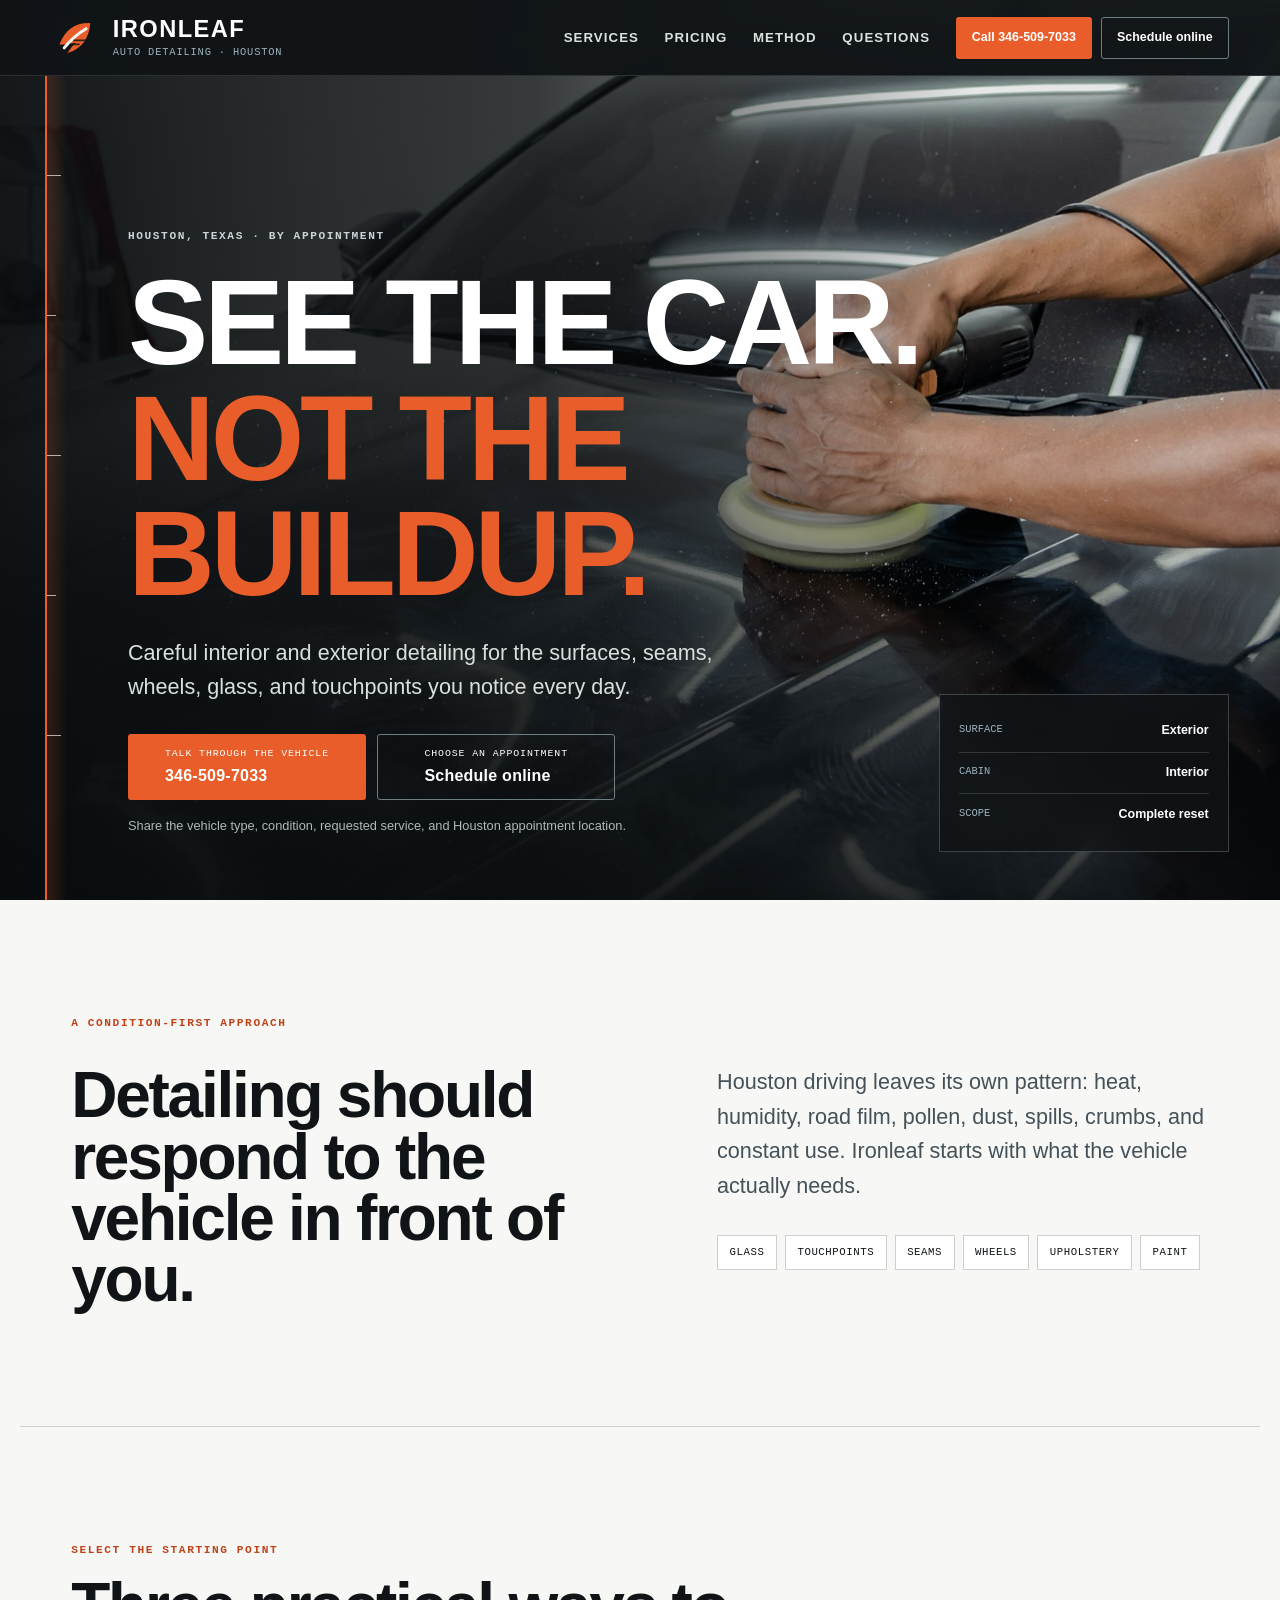
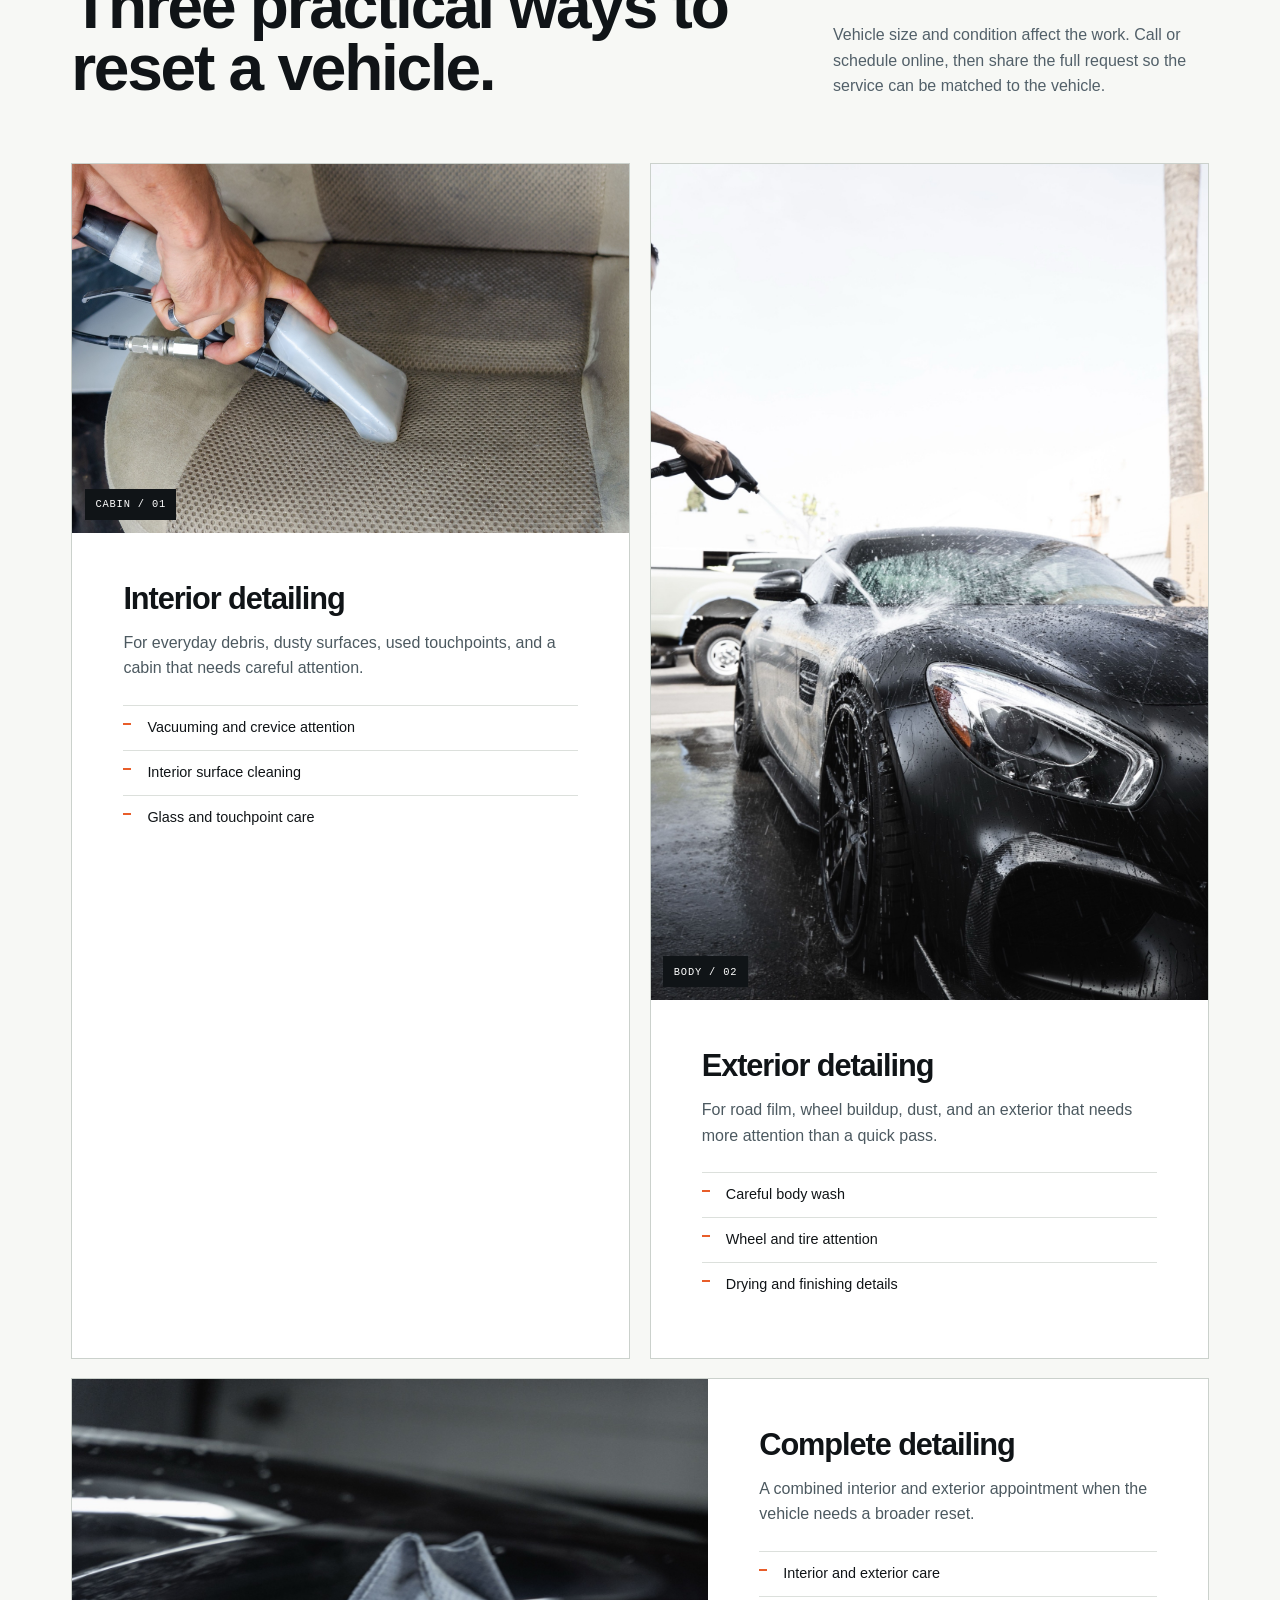
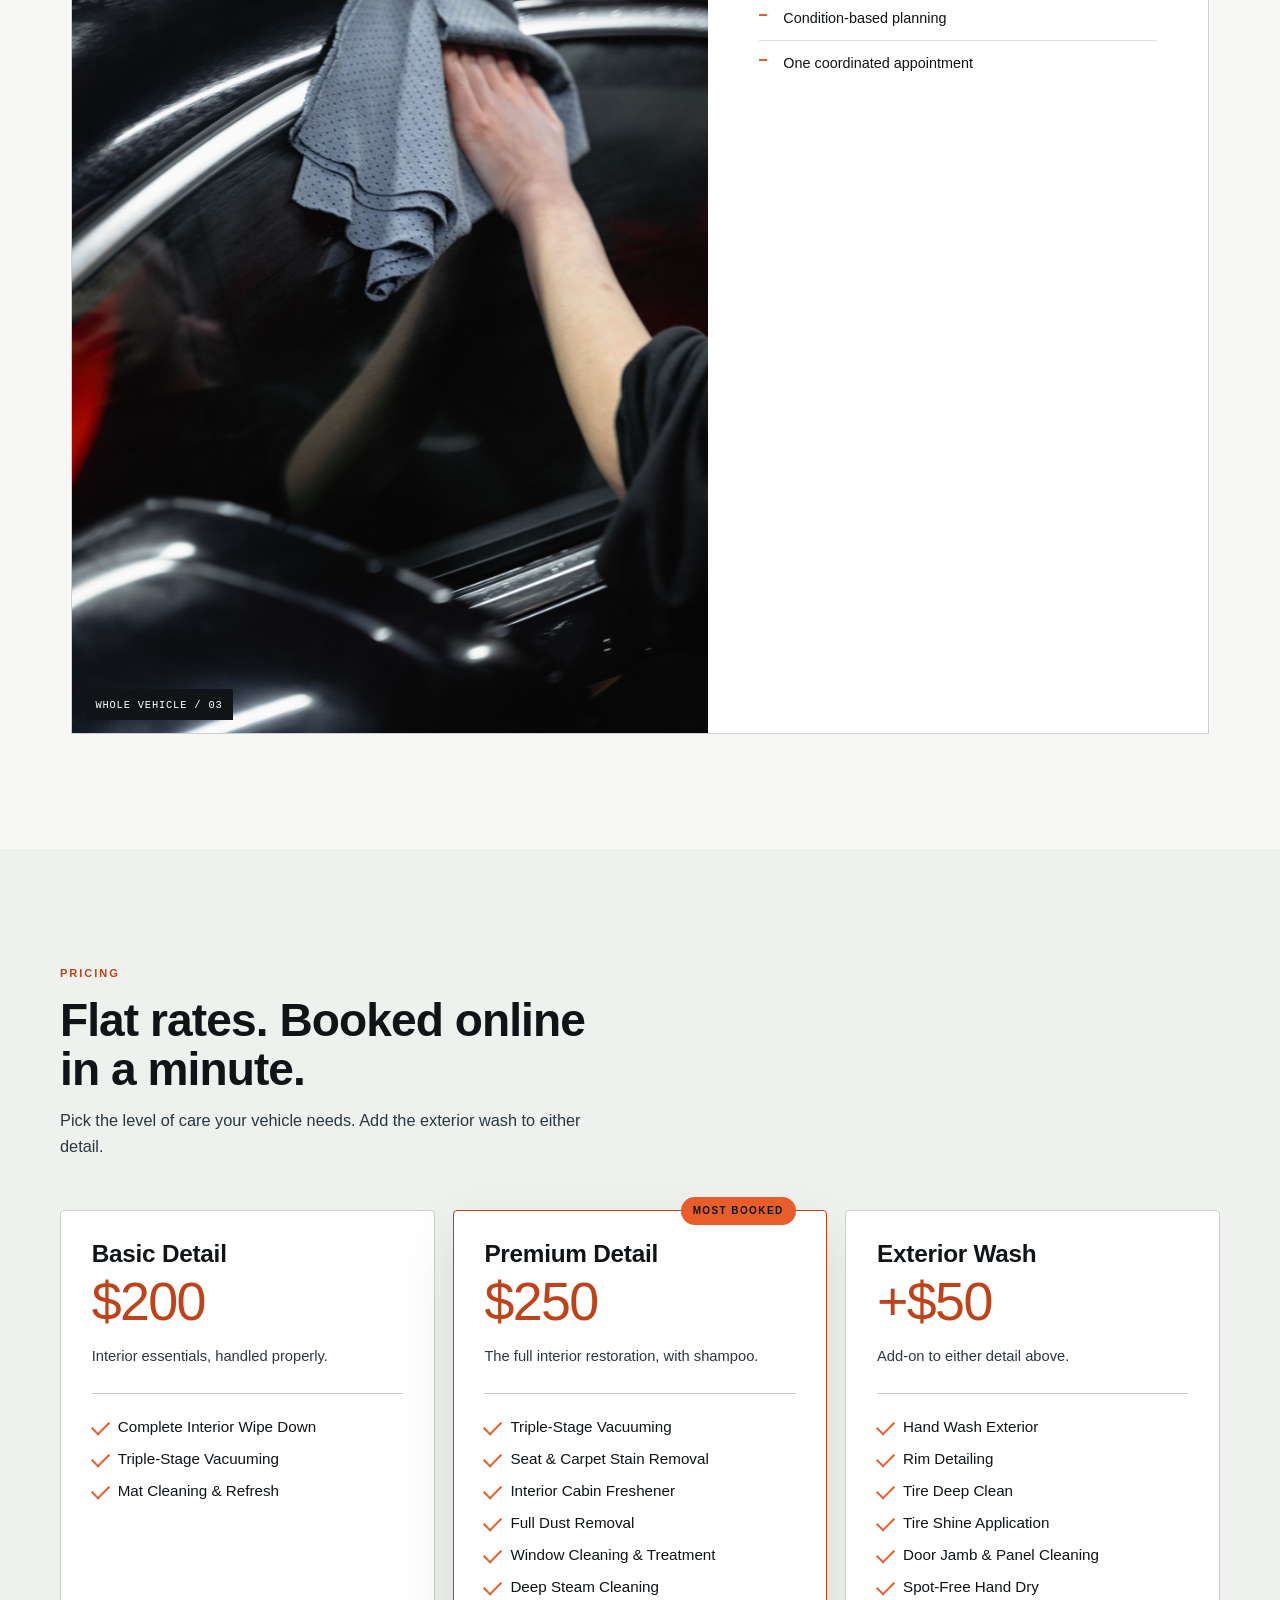
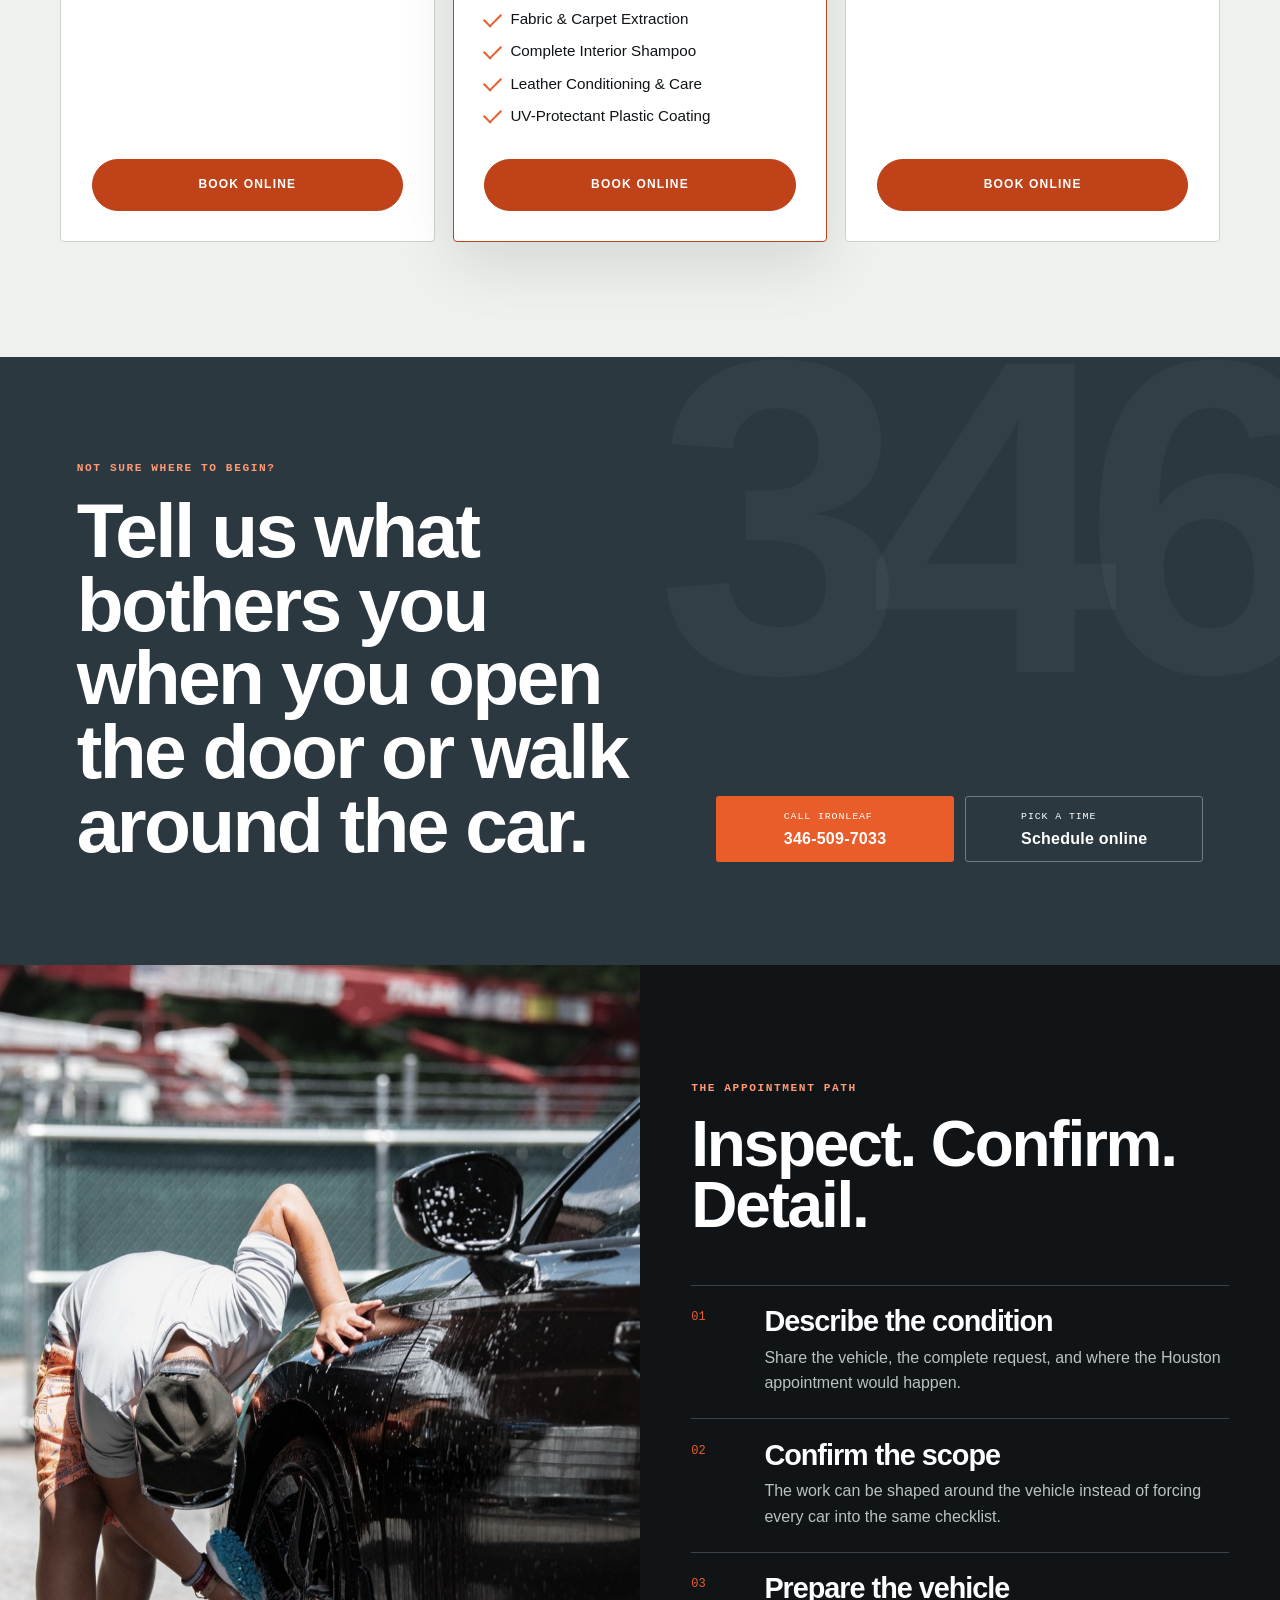
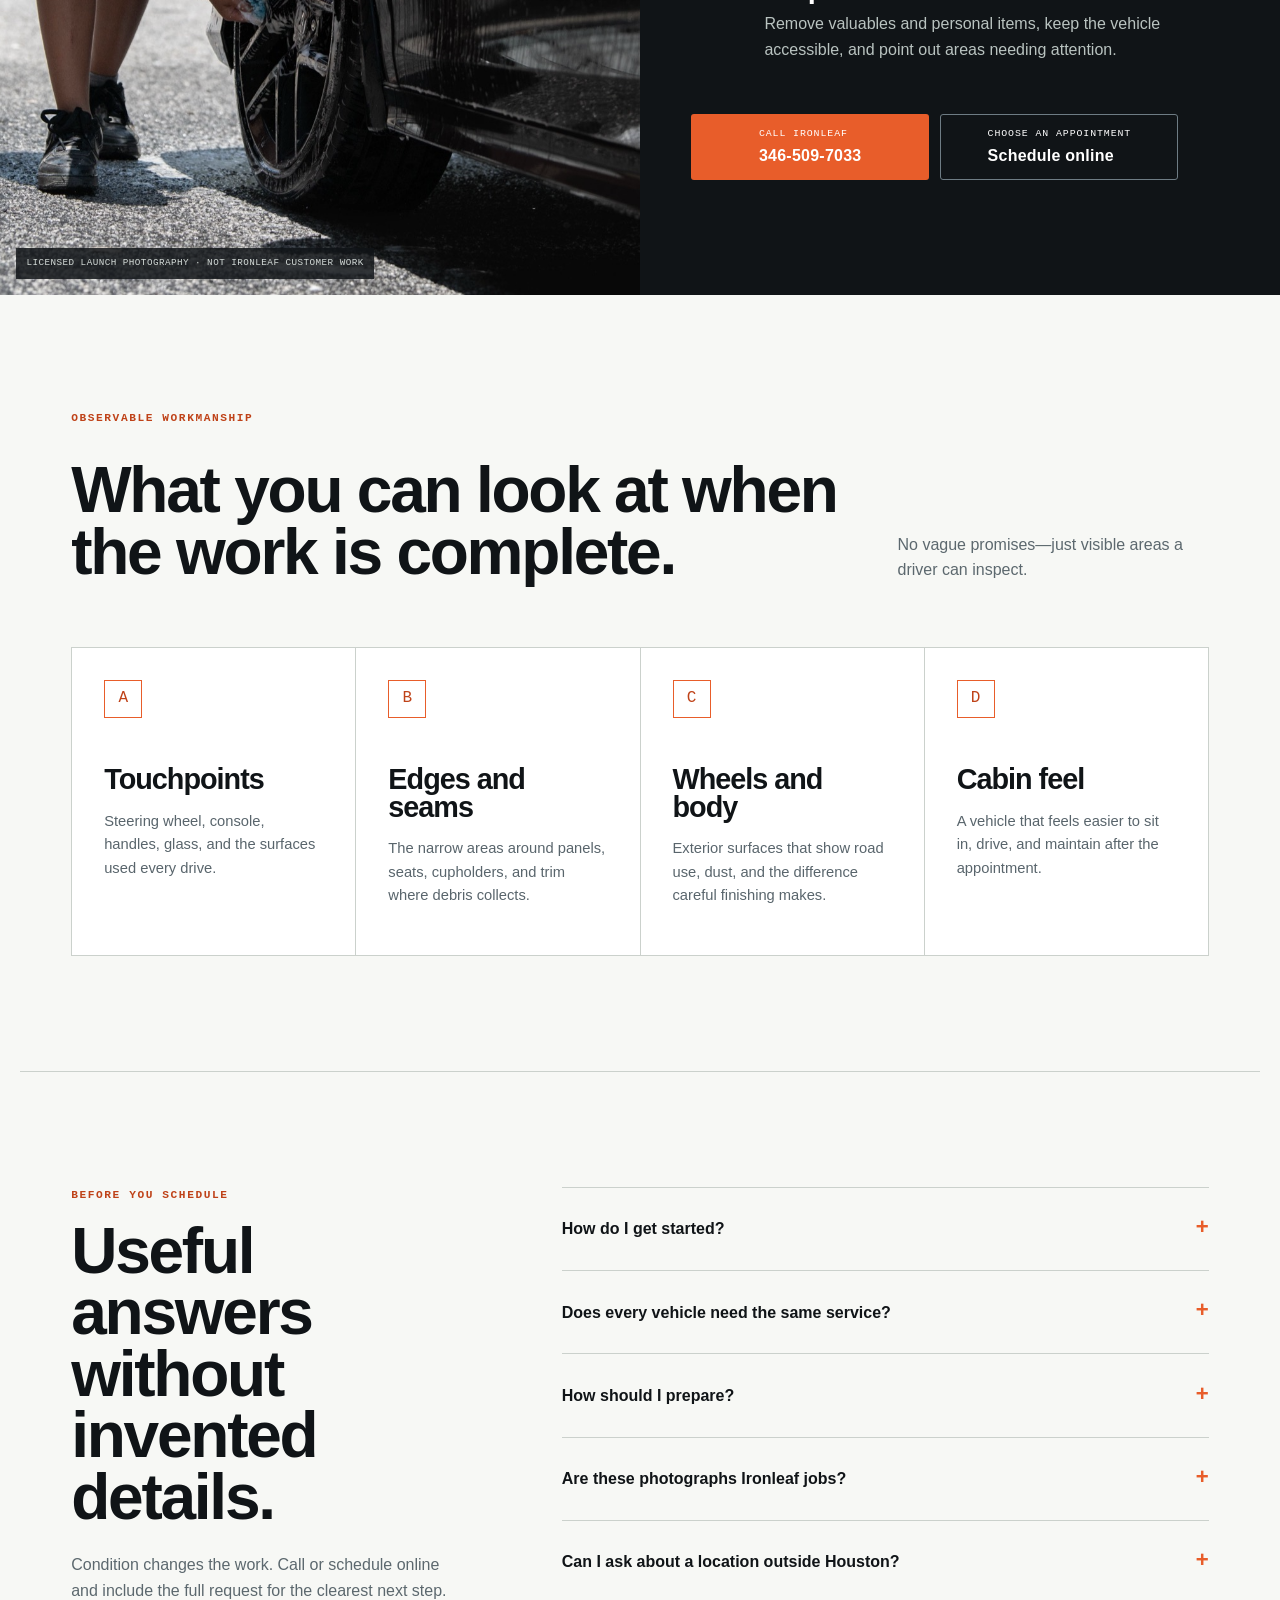
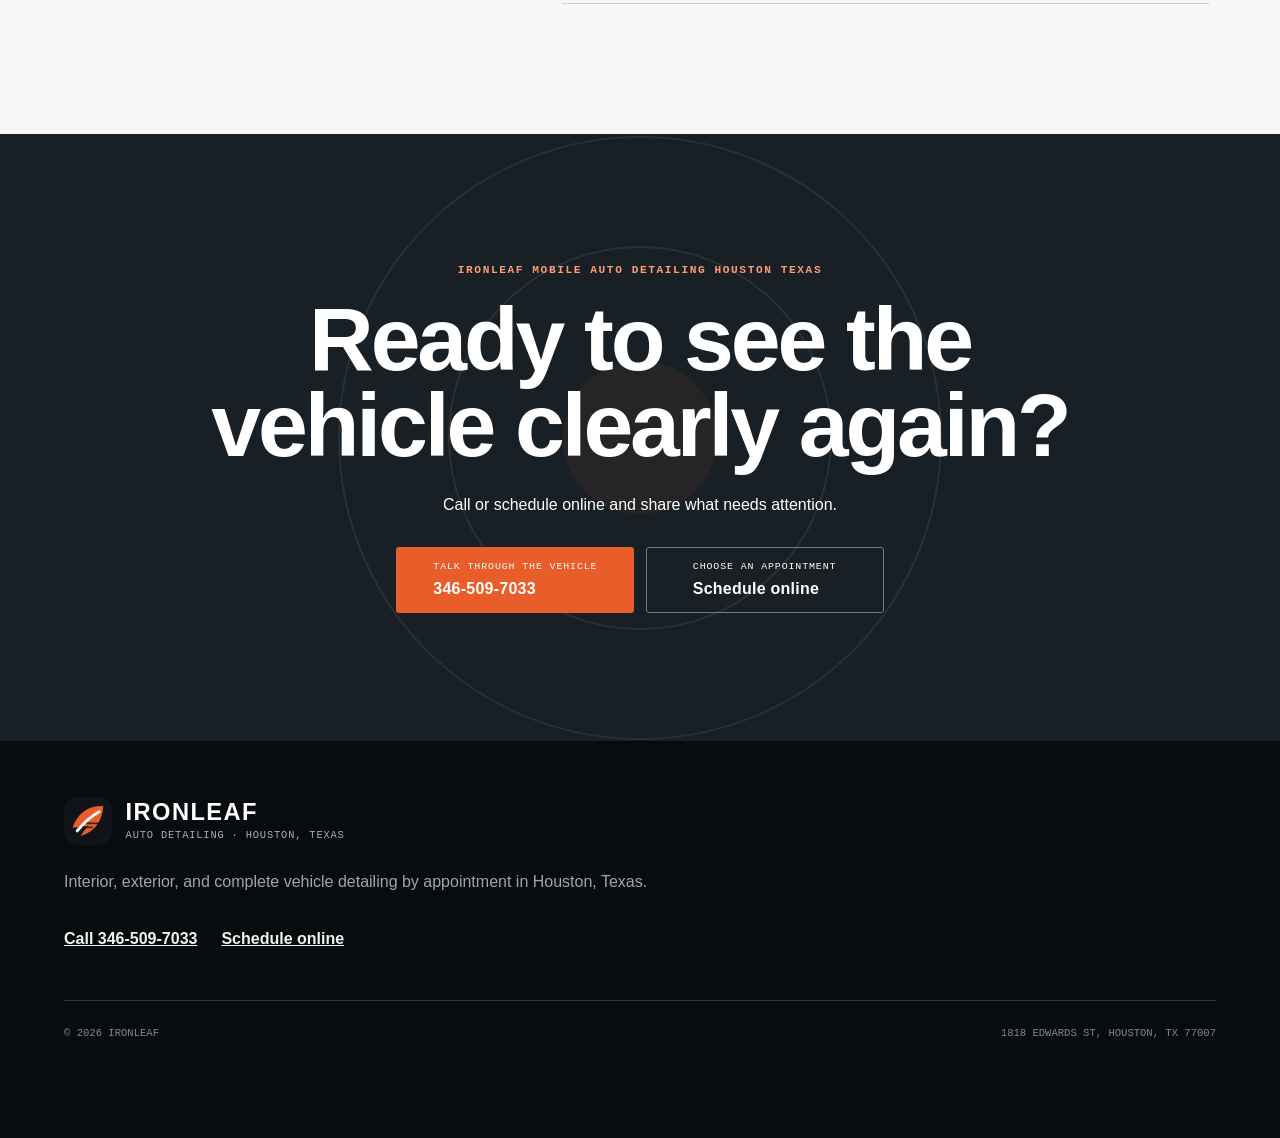
==== commit 516f505d: "feat: raise detailing prices Basic Detail $150 -> $200, Premium Detail $200 -> $250 and noted as inc" ====
--- a/index.html
+++ b/index.html
@@ -41,7 +41,7 @@
       {
         "@type": "Offer",
         "name": "Basic Detail",
-        "price": "150",
+        "price": "200",
         "priceCurrency": "USD",
         "availability": "https://schema.org/InStock",
         "url": "https://ironleafdetailing.shop/#pricing",
@@ -54,7 +54,7 @@
       {
         "@type": "Offer",
         "name": "Premium Detail",
-        "price": "200",
+        "price": "250",
         "priceCurrency": "USD",
         "availability": "https://schema.org/InStock",
         "url": "https://ironleafdetailing.shop/#pricing",
@@ -220,7 +220,7 @@
         <div class="rate-grid">
           <article class="rate-card">
             <h3>Basic Detail</h3>
-            <p class="rate-figure">$150</p>
+            <p class="rate-figure">$200</p>
             <p class="rate-note">Interior essentials, handled properly.</p>
             <ul class="rate-list">
               <li>Complete Interior Wipe Down</li>
@@ -232,8 +232,8 @@
           <article class="rate-card rate-card-featured">
             <span class="rate-badge">Most booked</span>
             <h3>Premium Detail</h3>
-            <p class="rate-figure">$200</p>
-            <p class="rate-note">The full interior restoration.</p>
+            <p class="rate-figure">$250</p>
+            <p class="rate-note">The full interior restoration, with shampoo.</p>
             <ul class="rate-list">
               <li>Triple-Stage Vacuuming</li>
               <li>Seat &amp; Carpet Stain Removal</li>
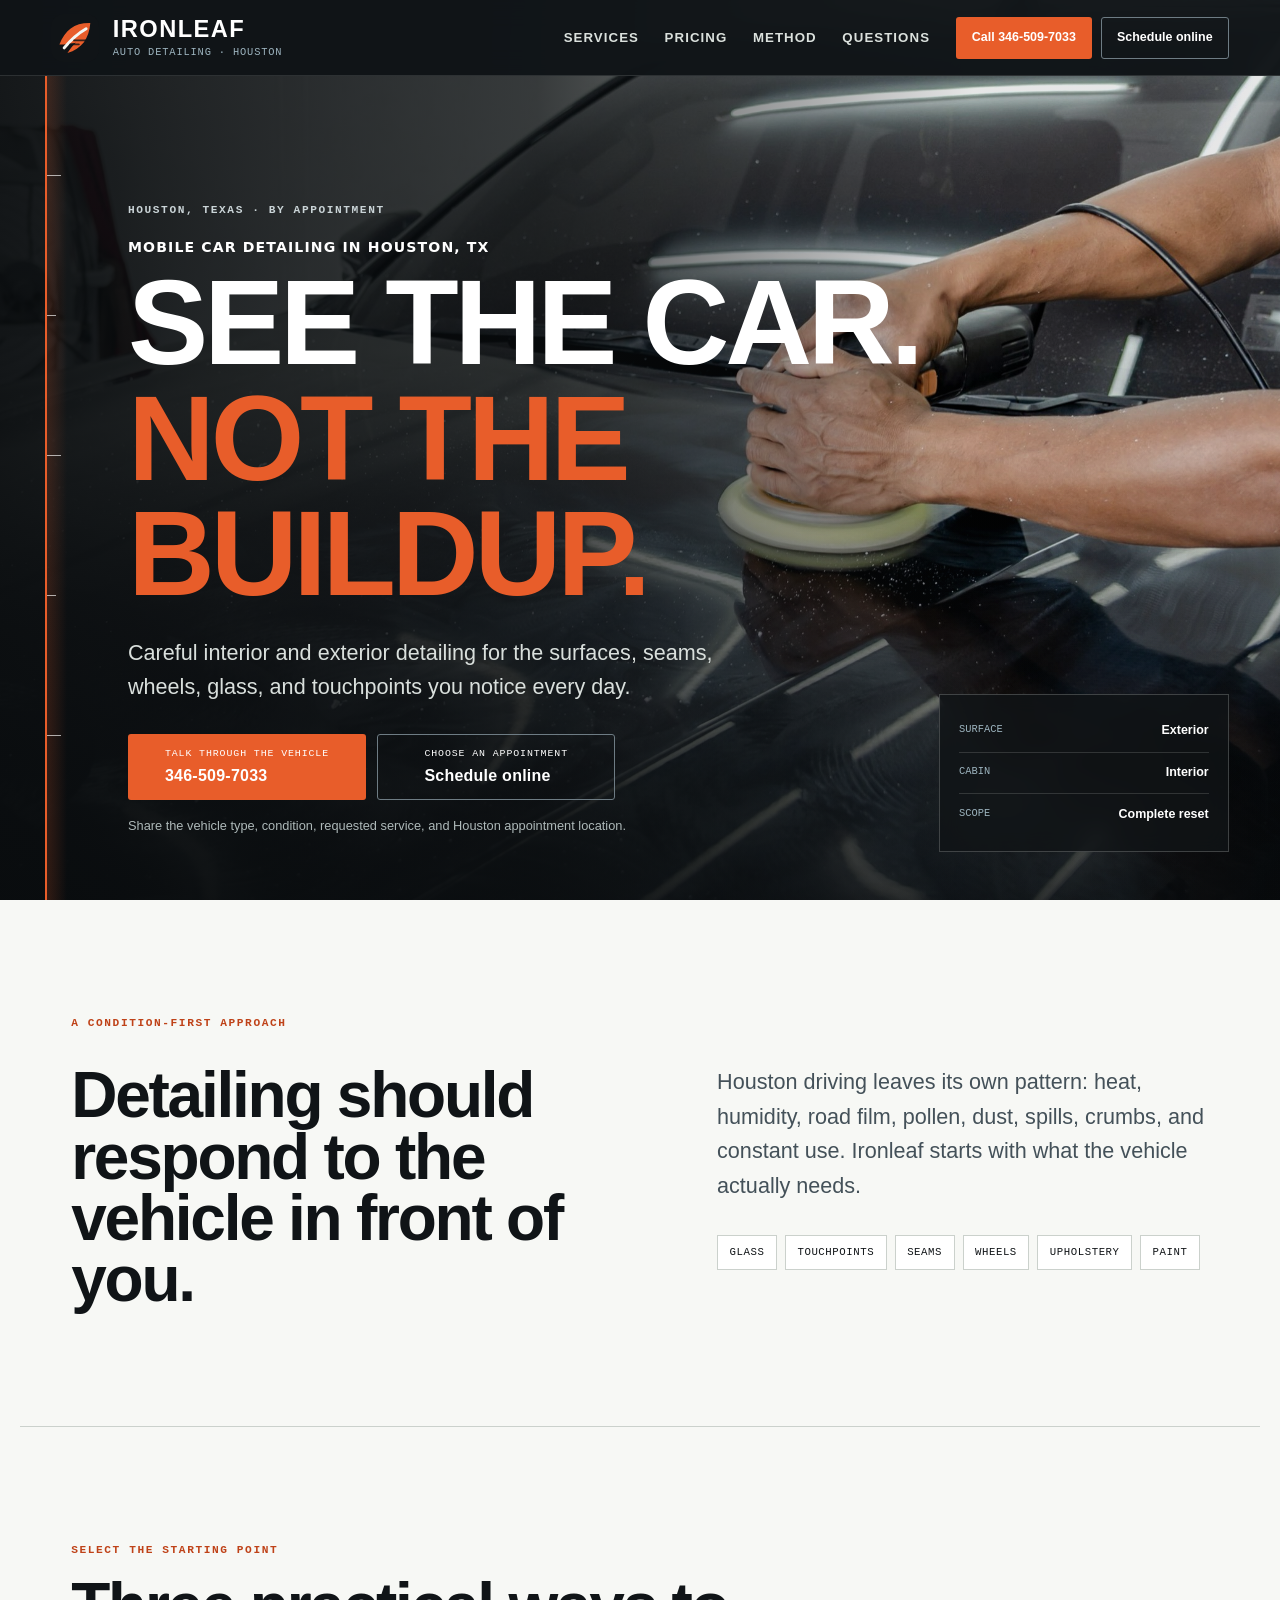
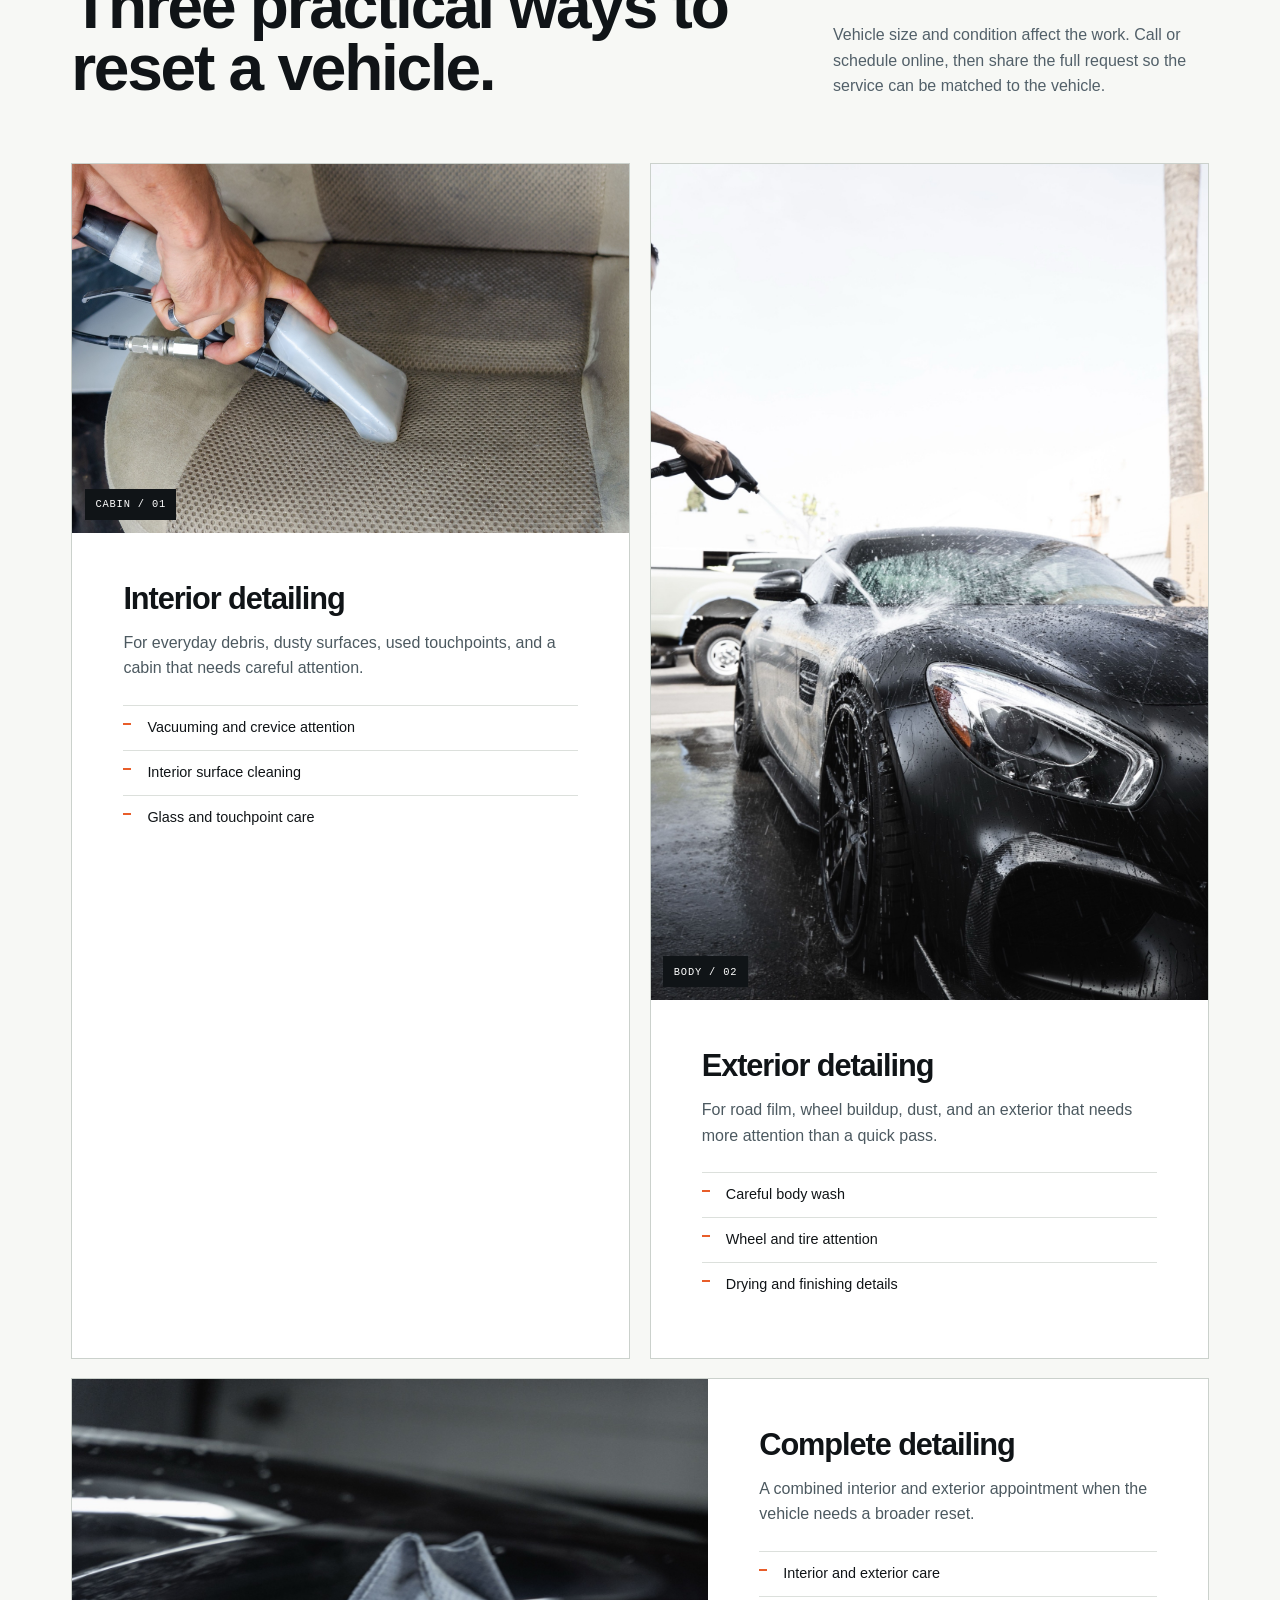
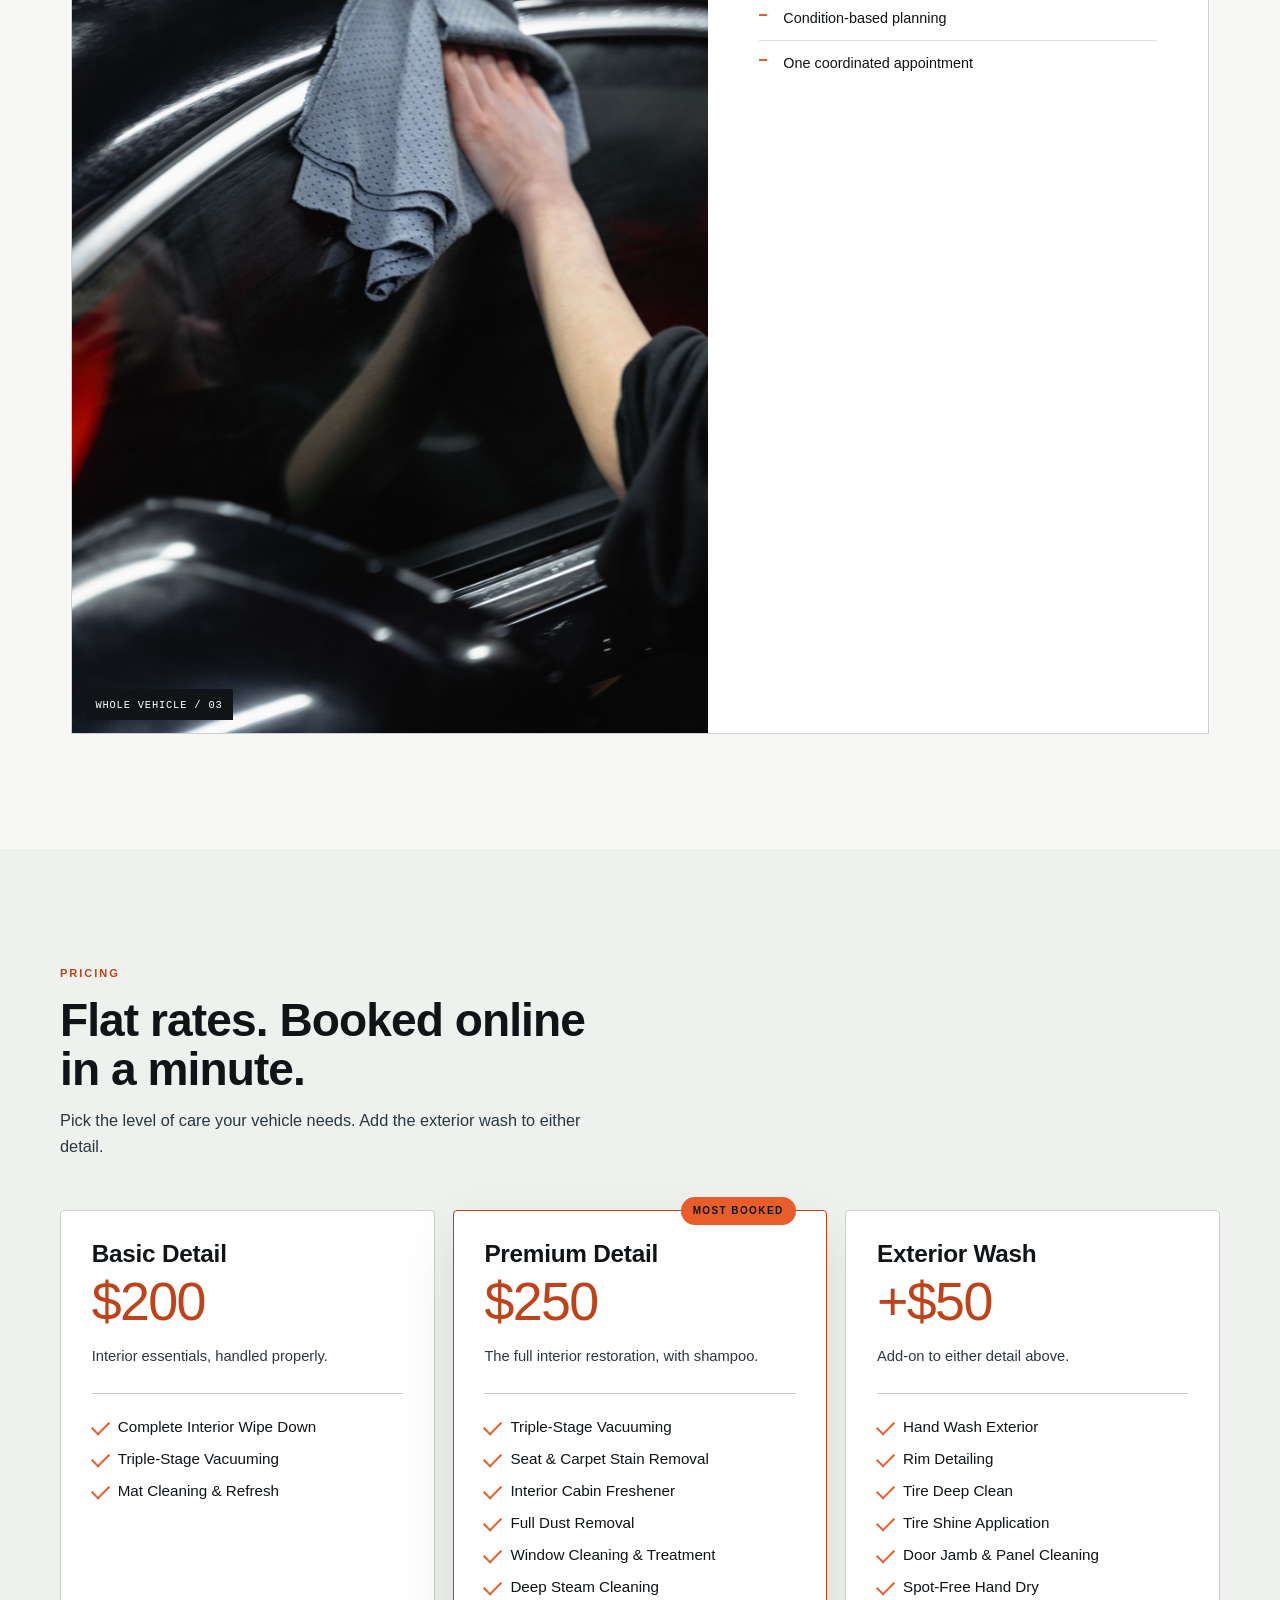
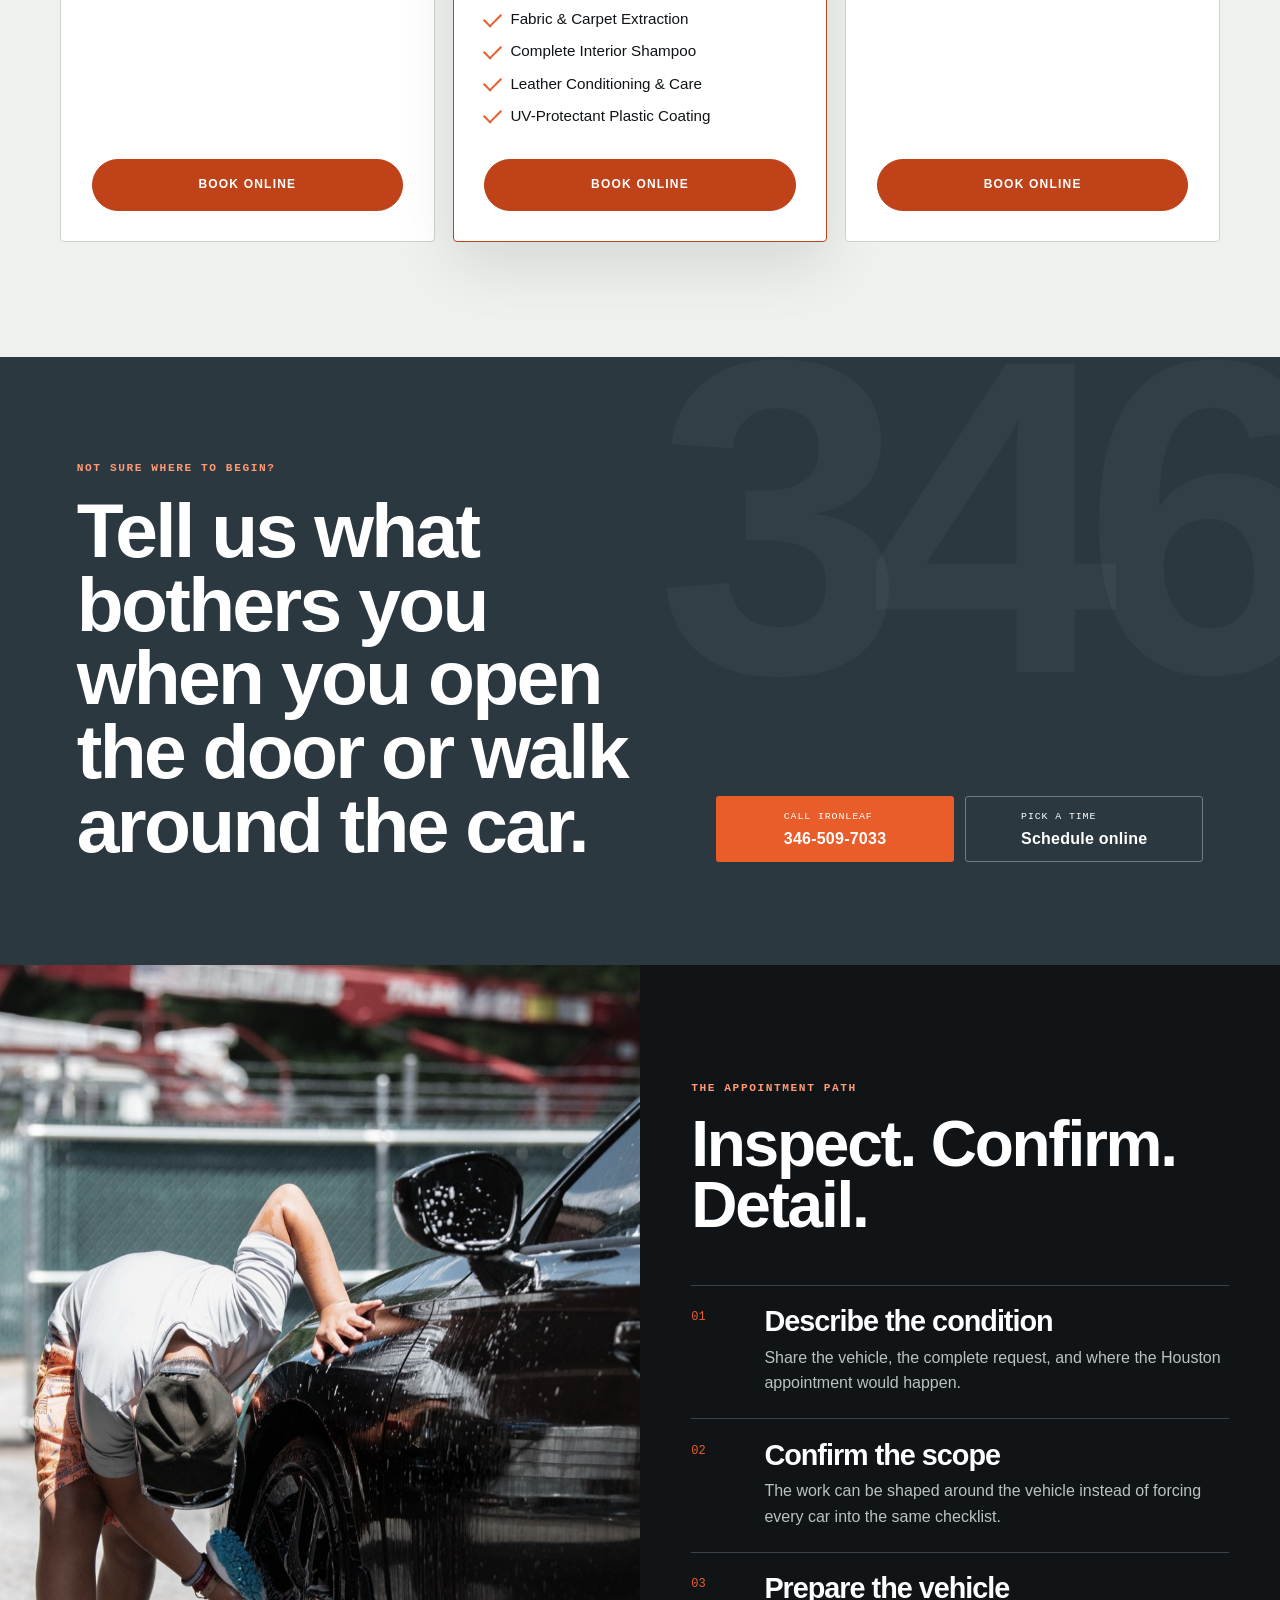
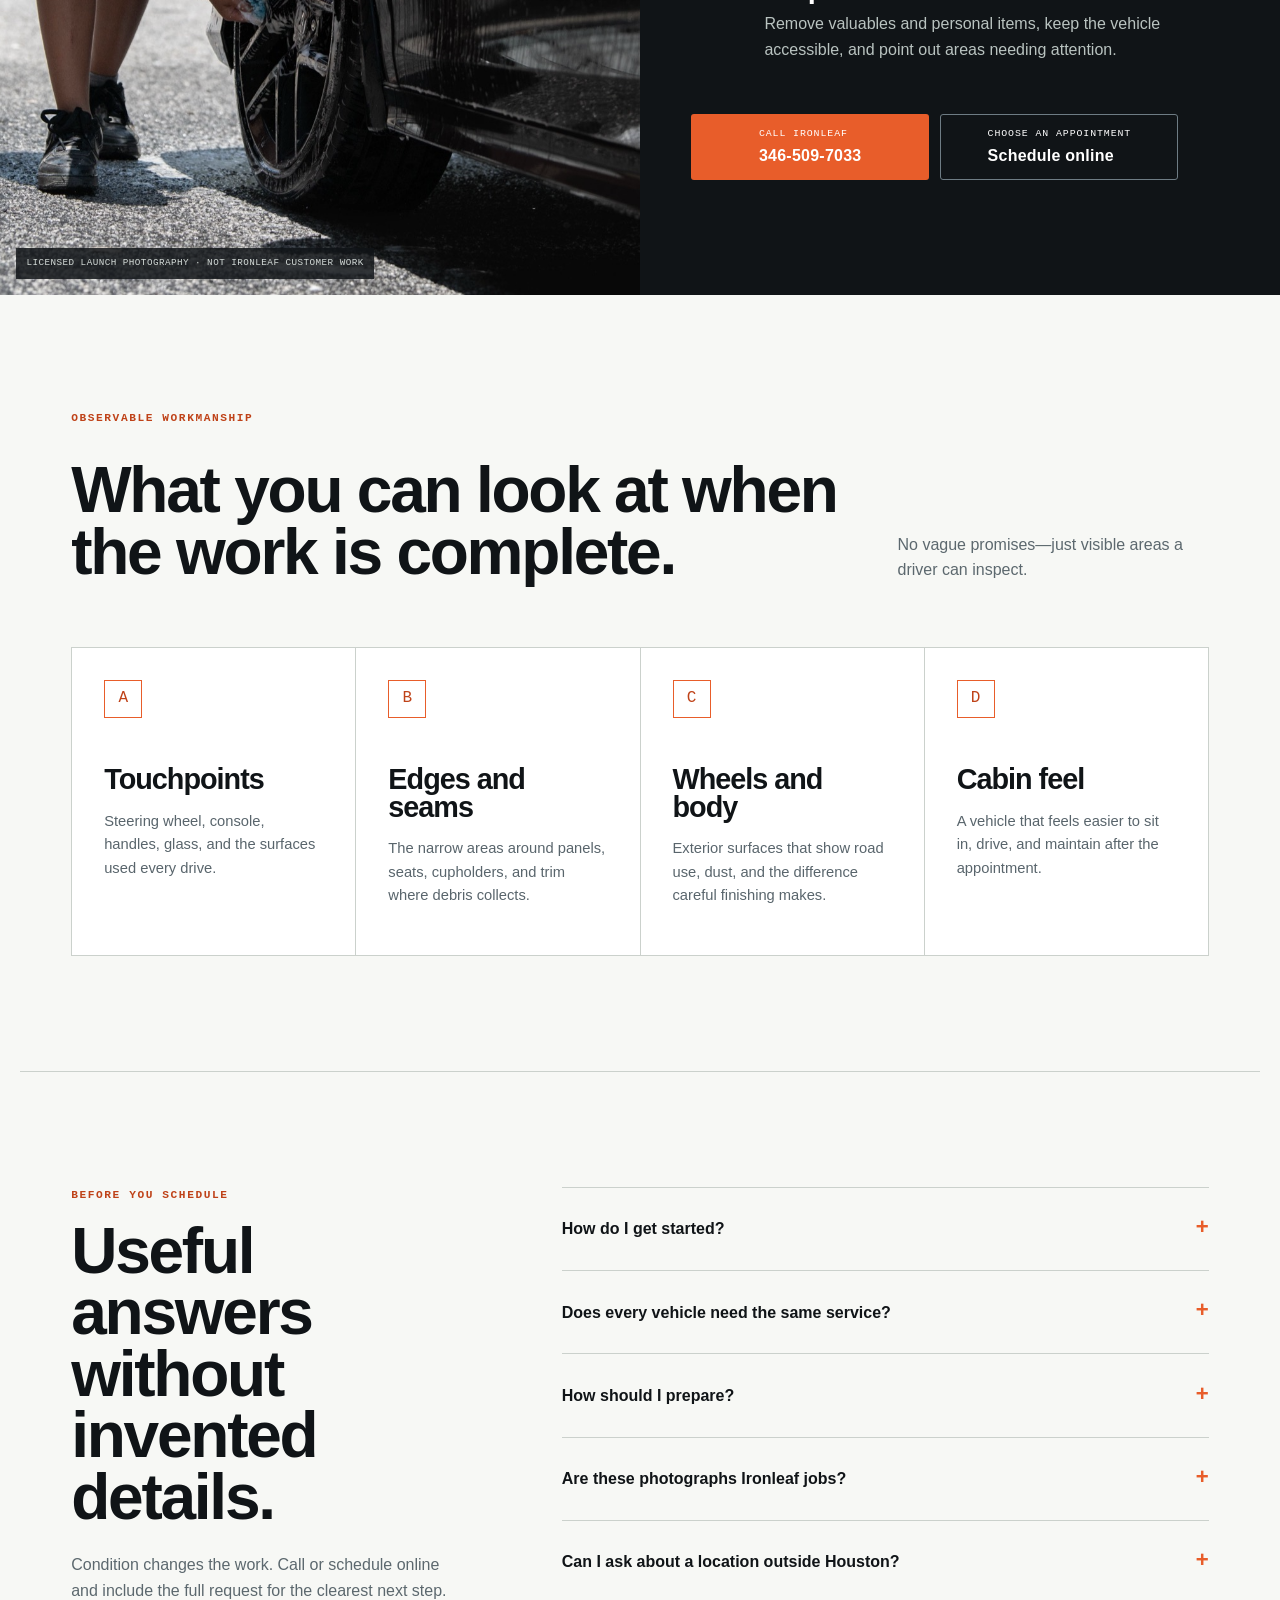
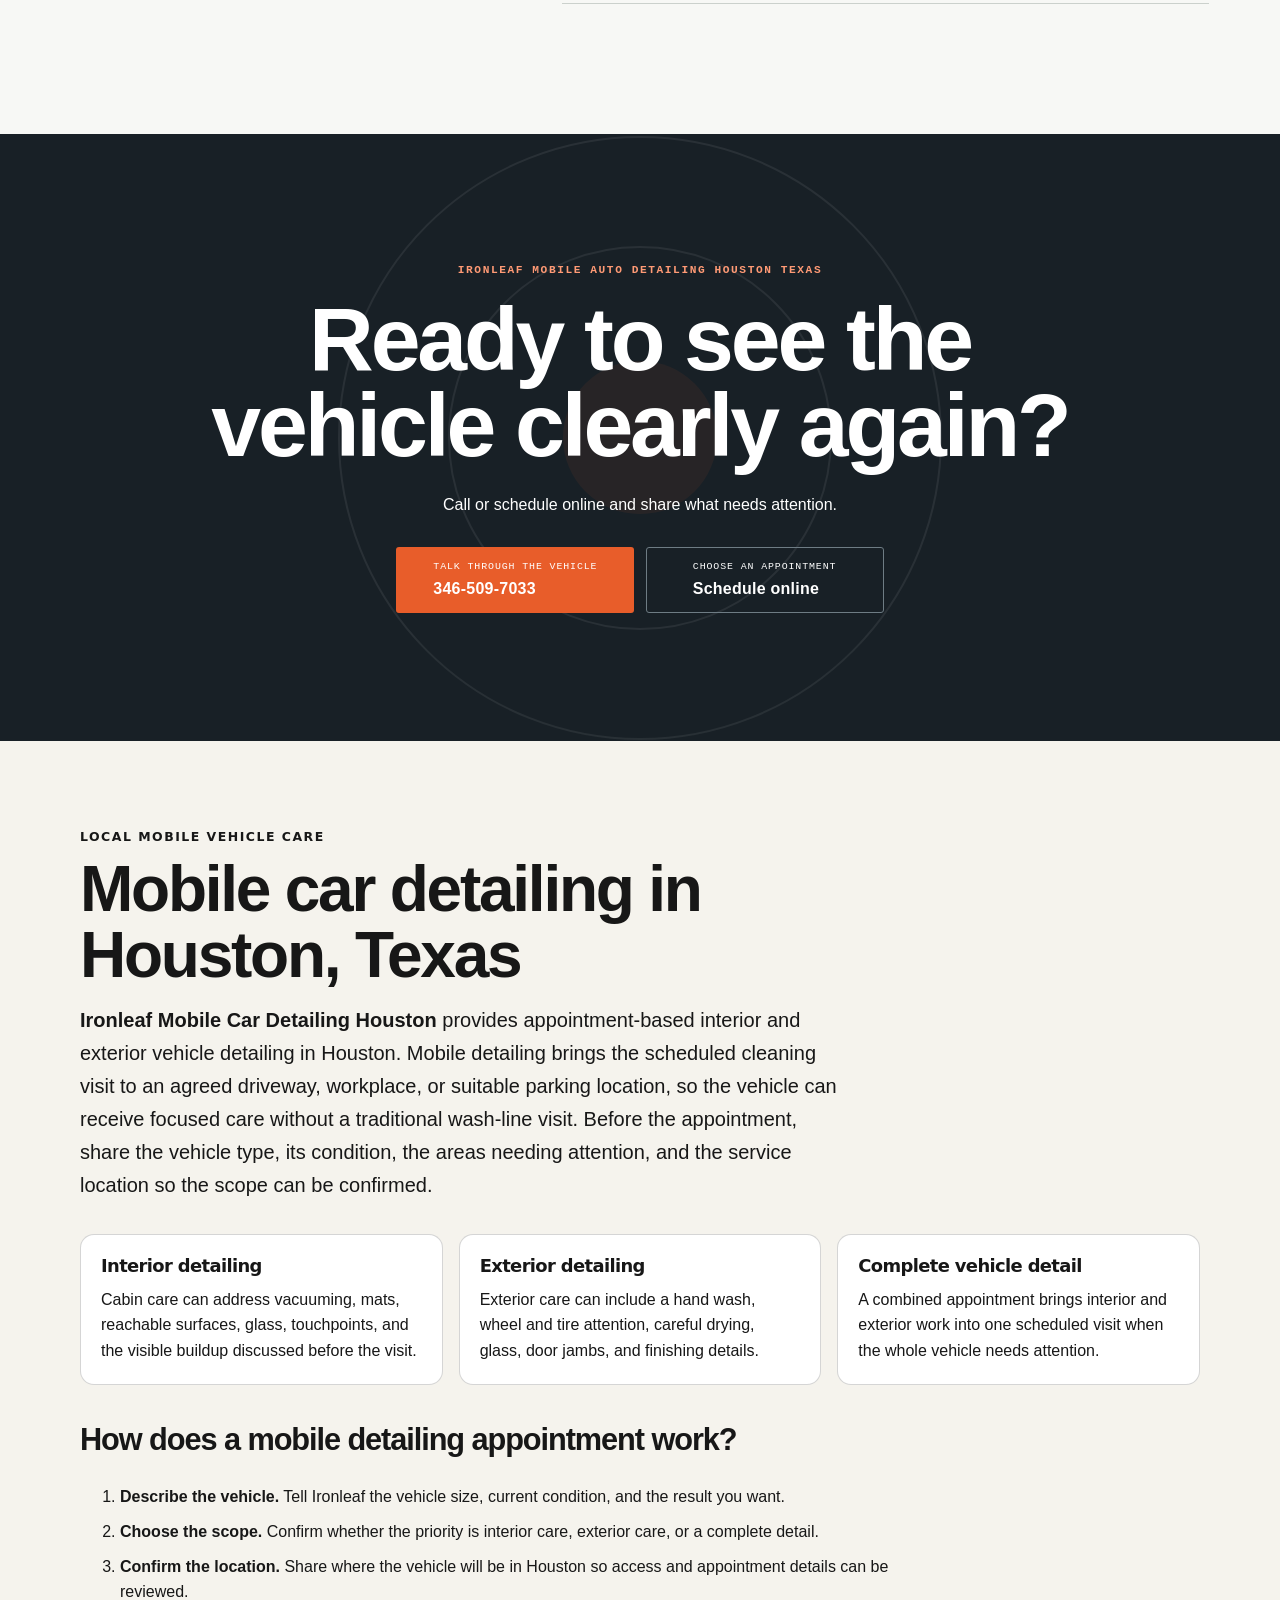
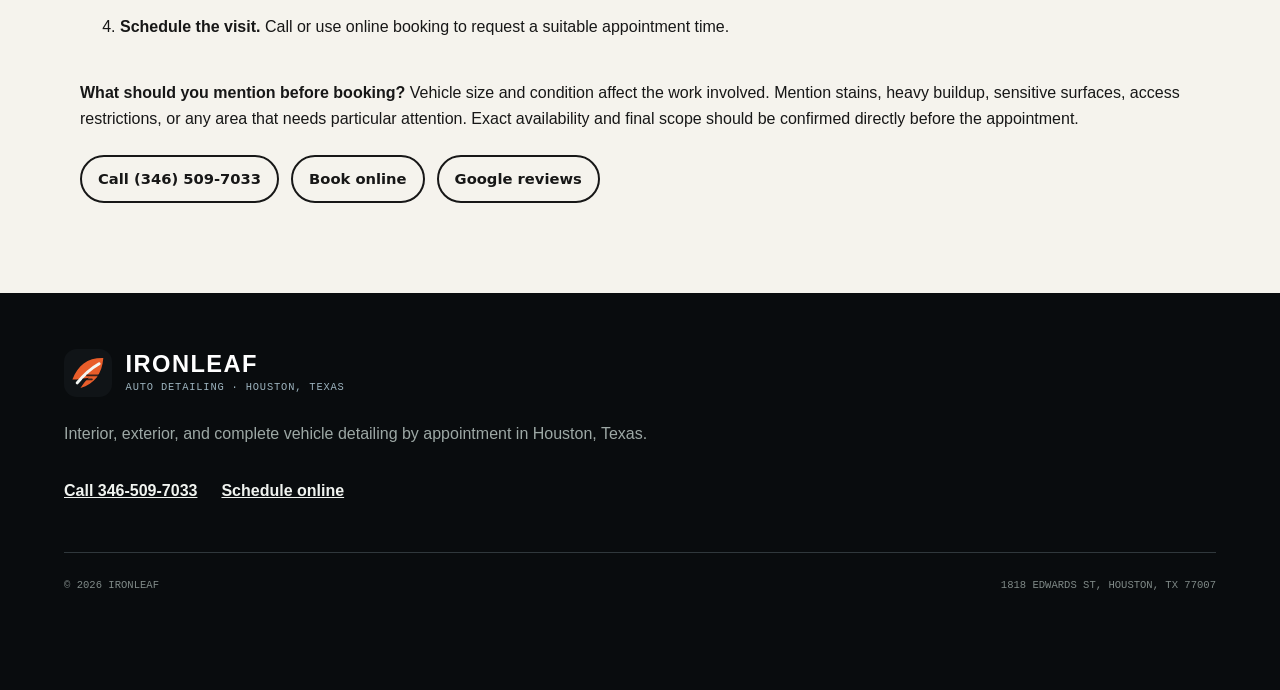
==== commit 5c827cc1: "Improve local SEO and AI search visibility" ====
--- a/index.html
+++ b/index.html
@@ -3,8 +3,7 @@
 <head>
   <meta charset="utf-8">
   <meta name="viewport" content="width=device-width, initial-scale=1">
-  <title>Ironleaf Mobile Auto Detailing Houston Texas</title>
-  <meta name="description" content="Ironleaf Mobile Auto Detailing Houston Texas offers careful interior, exterior, and complete vehicle detailing by appointment. Call or schedule online.">
+  <title>Mobile Car Detailing in Houston, TX | Ironleaf</title>
   <meta name="theme-color" content="#101417">
   <link rel="canonical" href="https://ironleafdetailing.shop/">
   <link rel="icon" href="/assets/favicon.svg" type="image/svg+xml">
@@ -13,10 +12,10 @@
   <script type="application/ld+json">
 {
   "@context": "https://schema.org",
-  "@type": "LocalBusiness",
-  "name": "Ironleaf Mobile Auto Detailing Houston Texas",
+  "@type": "AutomotiveBusiness",
+  "name": "Ironleaf Mobile Car Detailing Houston",
   "url": "https://ironleafdetailing.shop/",
-  "telephone": "+13465097033",
+  "telephone": "+1 346-509-7033",
   "address": {
     "@type": "PostalAddress",
     "streetAddress": "1818 Edwards St",
@@ -78,9 +77,94 @@
         }
       }
     ]
+  },
+  "priceRange": "$200-$250",
+  "@id": "https://ironleafdetailing.shop/#business",
+  "geo": {
+    "@type": "GeoCoordinates",
+    "latitude": 29.770804134233,
+    "longitude": -95.376095792995
+  },
+  "image": "https://ironleafdetailing.shop/assets/logo.svg",
+  "sameAs": [
+    "https://g.page/r/CT4qX21shCbbEBM/review"
+  ],
+  "contactPoint": {
+    "@type": "ContactPoint",
+    "telephone": "+1 346-509-7033",
+    "contactType": "customer service",
+    "areaServed": "US-TX",
+    "availableLanguage": "English"
   }
 }
     </script>
+<!-- SEO-GEO:START -->
+  <meta name="description" content="Mobile car detailing in Houston, TX from Ironleaf, with interior cleaning, exterior hand washing, and complete details. Call or book online.">
+  <meta name="robots" content="index, follow, max-image-preview:large, max-snippet:-1, max-video-preview:-1">
+  <meta property="og:locale" content="en_US">
+  <meta property="og:type" content="website">
+  <meta property="og:site_name" content="Ironleaf">
+  <meta property="og:title" content="Mobile Car Detailing in Houston, TX | Ironleaf">
+  <meta property="og:description" content="Mobile car detailing in Houston, TX from Ironleaf, with interior cleaning, exterior hand washing, and complete details. Call or book online.">
+  <meta property="og:url" content="https://ironleafdetailing.shop/">
+  <meta property="og:image" content="https://ironleafdetailing.shop/assets/logo.svg">
+  <meta name="twitter:image" content="https://ironleafdetailing.shop/assets/logo.svg">
+  <meta name="twitter:card" content="summary_large_image">
+  <meta name="twitter:title" content="Mobile Car Detailing in Houston, TX | Ironleaf">
+  <meta name="twitter:description" content="Mobile car detailing in Houston, TX from Ironleaf, with interior cleaning, exterior hand washing, and complete details. Call or book online.">
+  <style id="seo-geo-styles">
+    .seo-local-intent { display:block; margin:0 0 .55rem; font:700 clamp(.78rem,1.1vw,.95rem)/1.2 system-ui,sans-serif; letter-spacing:.08em; text-transform:uppercase; }
+    .seo-geo-section { background:#f5f3ed; color:#171717; padding:clamp(3.5rem,7vw,6.5rem) clamp(1.25rem,5vw,5rem); }
+    .seo-geo-inner { width:min(1120px,100%); margin:0 auto; }
+    .seo-geo-kicker { margin:0 0 .75rem; font:700 .78rem/1.2 system-ui,sans-serif; letter-spacing:.12em; text-transform:uppercase; }
+    .seo-geo-section h2 { max-width:22ch; margin:0 0 1rem; color:inherit; font-size:clamp(2rem,5vw,4rem); line-height:1.02; }
+    .seo-geo-answer { max-width:760px; margin:0 0 2rem; font-size:clamp(1.05rem,2vw,1.25rem); line-height:1.65; }
+    .seo-geo-grid { display:grid; grid-template-columns:repeat(3,minmax(0,1fr)); gap:1rem; margin:2rem 0; }
+    .seo-geo-card { border:1px solid rgba(23,23,23,.18); border-radius:14px; padding:1.25rem; background:#fff; }
+    .seo-geo-card h3 { margin:0 0 .6rem; color:inherit; font:700 1.12rem/1.25 system-ui,sans-serif; }
+    .seo-geo-card p { margin:0; line-height:1.6; }
+    .seo-geo-steps { max-width:820px; margin:2.5rem 0; }
+    .seo-geo-steps li { margin:.65rem 0; line-height:1.55; }
+    .seo-geo-actions { display:flex; flex-wrap:wrap; gap:.75rem; margin-top:1.5rem; }
+    .seo-geo-action { display:inline-flex; align-items:center; min-height:48px; padding:.75rem 1rem; border:2px solid currentColor; border-radius:999px; color:inherit; font:700 .92rem/1 system-ui,sans-serif; text-decoration:none; }
+    @media (max-width:760px) { .seo-geo-grid { grid-template-columns:1fr; } }
+  </style>
+<!-- SEO-GEO:END -->
+  <script id="seo-geo-entity-schema" type="application/ld+json">
+{
+  "@context": "https://schema.org",
+  "@graph": [
+    {
+      "@type": "WebSite",
+      "@id": "https://ironleafdetailing.shop/#website",
+      "url": "https://ironleafdetailing.shop/",
+      "name": "Ironleaf Mobile Car Detailing Houston",
+      "inLanguage": "en-US",
+      "publisher": {
+        "@id": "https://ironleafdetailing.shop/#business"
+      }
+    },
+    {
+      "@type": "Service",
+      "@id": "https://ironleafdetailing.shop/#mobile-car-detailing",
+      "name": "Mobile Car Detailing in Houston, Texas",
+      "serviceType": "Mobile car detailing",
+      "provider": {
+        "@id": "https://ironleafdetailing.shop/#business"
+      },
+      "areaServed": {
+        "@type": "City",
+        "name": "Houston",
+        "containedInPlace": {
+          "@type": "State",
+          "name": "Texas"
+        }
+      },
+      "url": "https://ironleafdetailing.shop/#services"
+    }
+  ]
+}
+  </script>
 </head>
 <body>
   <a class="skip-link" href="#main">Skip to content</a>
@@ -115,7 +199,7 @@
       </div>
       <div class="hero-copy">
         <p class="eyebrow">Houston, Texas · By appointment</p>
-        <h1>See the car.<br><em>Not the buildup.</em></h1>
+        <h1><span class="seo-local-intent" data-seo-local-intent>Mobile Car Detailing in Houston, TX</span>See the car.<br><em>Not the buildup.</em></h1>
         <p class="hero-lede">Careful interior and exterior detailing for the surfaces, seams, wheels, glass, and touchpoints you notice every day.</p>
         <div class="action-pair">
           <a class="button button-primary button-large" href="tel:+13465097033">
@@ -361,6 +445,47 @@
         <a class="button button-ghost button-light button-large" href="https://cal.com/sumitdatta/auto-detail-service"><span>Choose an appointment</span><strong>Schedule online</strong></a>
       </div>
     </section>
+  <!-- SEO-GEO-LOCAL:START -->
+    <section class="seo-geo-section" id="local-detailing" aria-labelledby="local-detailing-title">
+      <div class="seo-geo-inner">
+        <p class="seo-geo-kicker">Local mobile vehicle care</p>
+        <h2 id="local-detailing-title">Mobile car detailing in Houston, Texas</h2>
+        <p class="seo-geo-answer"><strong>Ironleaf Mobile Car Detailing Houston</strong> provides appointment-based interior and exterior vehicle detailing in Houston. Mobile detailing brings the scheduled cleaning visit to an agreed driveway, workplace, or suitable parking location, so the vehicle can receive focused care without a traditional wash-line visit. Before the appointment, share the vehicle type, its condition, the areas needing attention, and the service location so the scope can be confirmed.</p>
+
+        <div class="seo-geo-grid" aria-label="Available detailing options">
+          <article class="seo-geo-card">
+            <h3>Interior detailing</h3>
+            <p>Cabin care can address vacuuming, mats, reachable surfaces, glass, touchpoints, and the visible buildup discussed before the visit.</p>
+          </article>
+          <article class="seo-geo-card">
+            <h3>Exterior detailing</h3>
+            <p>Exterior care can include a hand wash, wheel and tire attention, careful drying, glass, door jambs, and finishing details.</p>
+          </article>
+          <article class="seo-geo-card">
+            <h3>Complete vehicle detail</h3>
+            <p>A combined appointment brings interior and exterior work into one scheduled visit when the whole vehicle needs attention.</p>
+          </article>
+        </div>
+
+        <div class="seo-geo-steps">
+          <h3>How does a mobile detailing appointment work?</h3>
+          <ol>
+            <li><strong>Describe the vehicle.</strong> Tell Ironleaf the vehicle size, current condition, and the result you want.</li>
+            <li><strong>Choose the scope.</strong> Confirm whether the priority is interior care, exterior care, or a complete detail.</li>
+            <li><strong>Confirm the location.</strong> Share where the vehicle will be in Houston so access and appointment details can be reviewed.</li>
+            <li><strong>Schedule the visit.</strong> Call or use online booking to request a suitable appointment time.</li>
+          </ol>
+        </div>
+
+        <p><strong>What should you mention before booking?</strong> Vehicle size and condition affect the work involved. Mention stains, heavy buildup, sensitive surfaces, access restrictions, or any area that needs particular attention. Exact availability and final scope should be confirmed directly before the appointment.</p>
+        <div class="seo-geo-actions">
+          <a class="seo-geo-action" href="tel:+13465097033">Call (346) 509-7033</a>
+          <a class="seo-geo-action" href="https://cal.com/sumitdatta/auto-detail-service" target="_blank" rel="noopener">Book online</a>
+          <a class="seo-geo-action" href="https://g.page/r/CT4qX21shCbbEBM/review" target="_blank" rel="noopener">Google reviews</a>
+        </div>
+      </div>
+    </section>
+<!-- SEO-GEO-LOCAL:END -->
   </main>
 
   <footer>
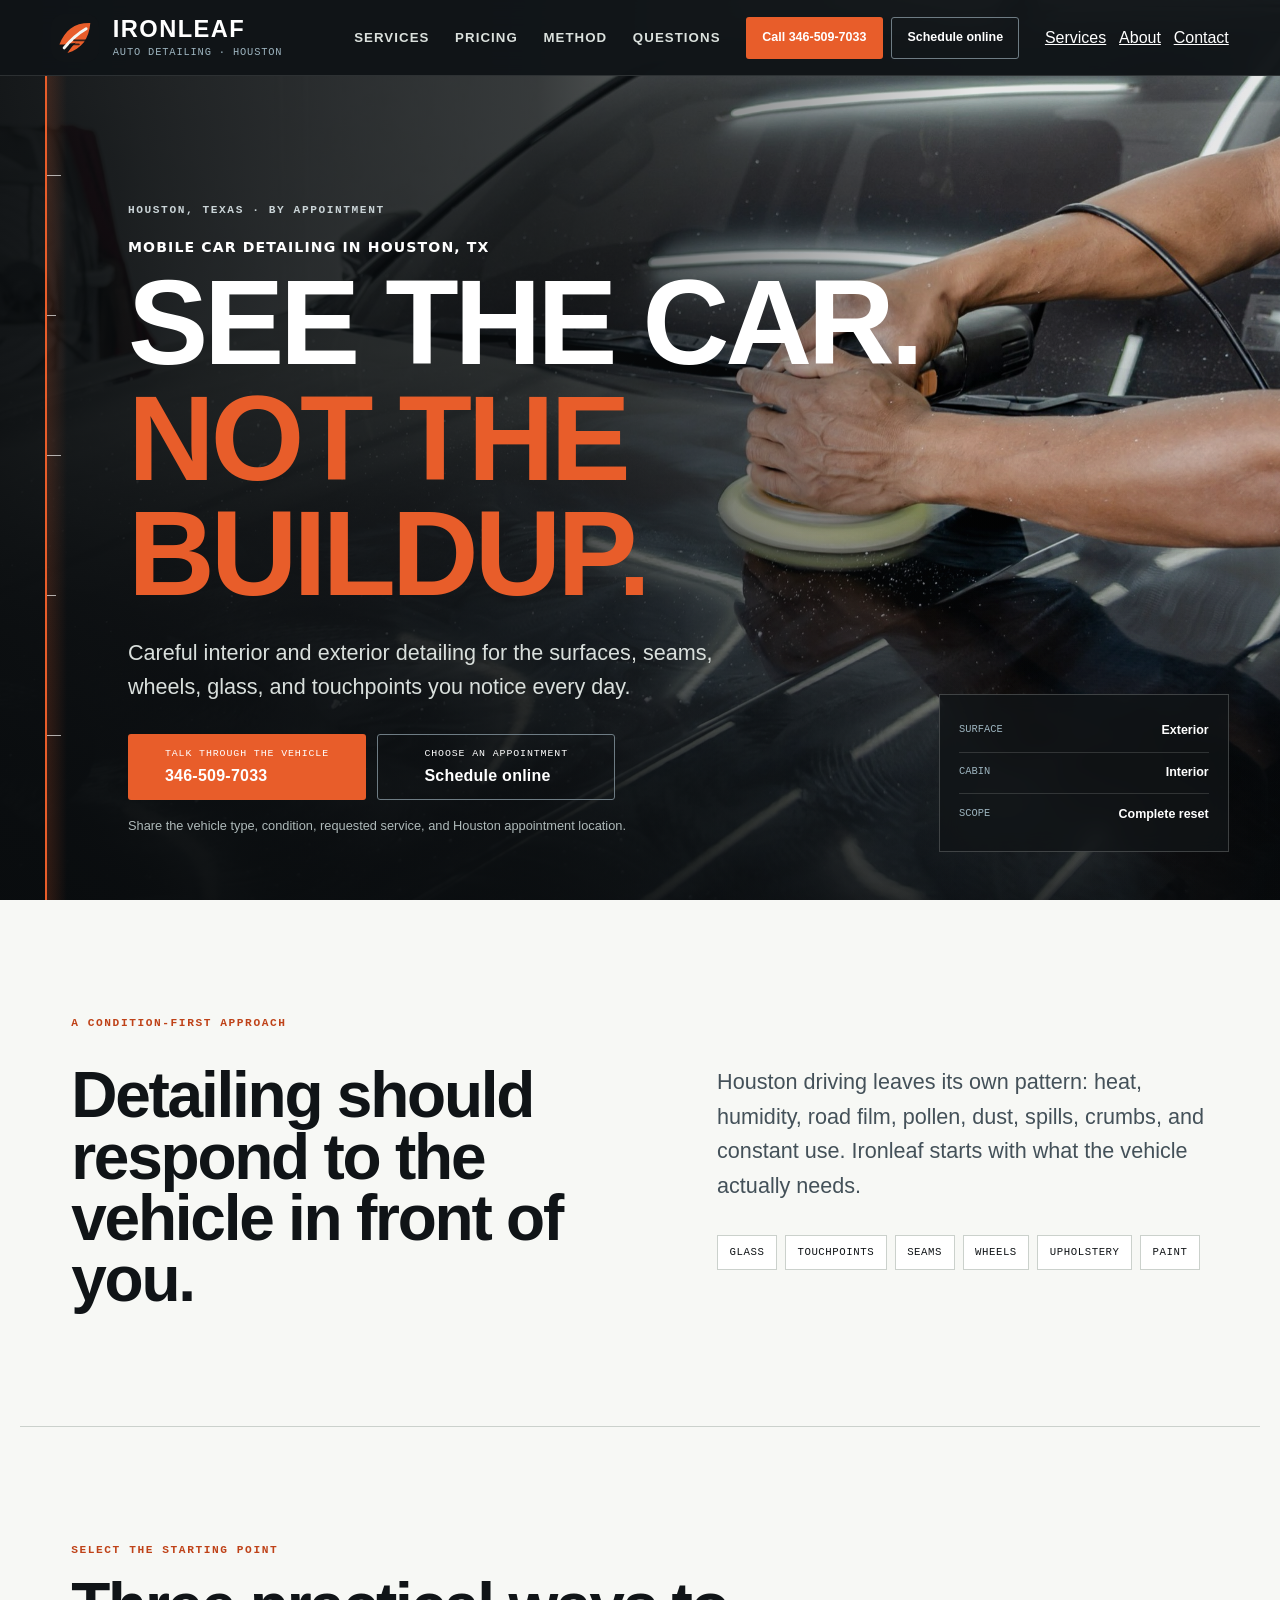
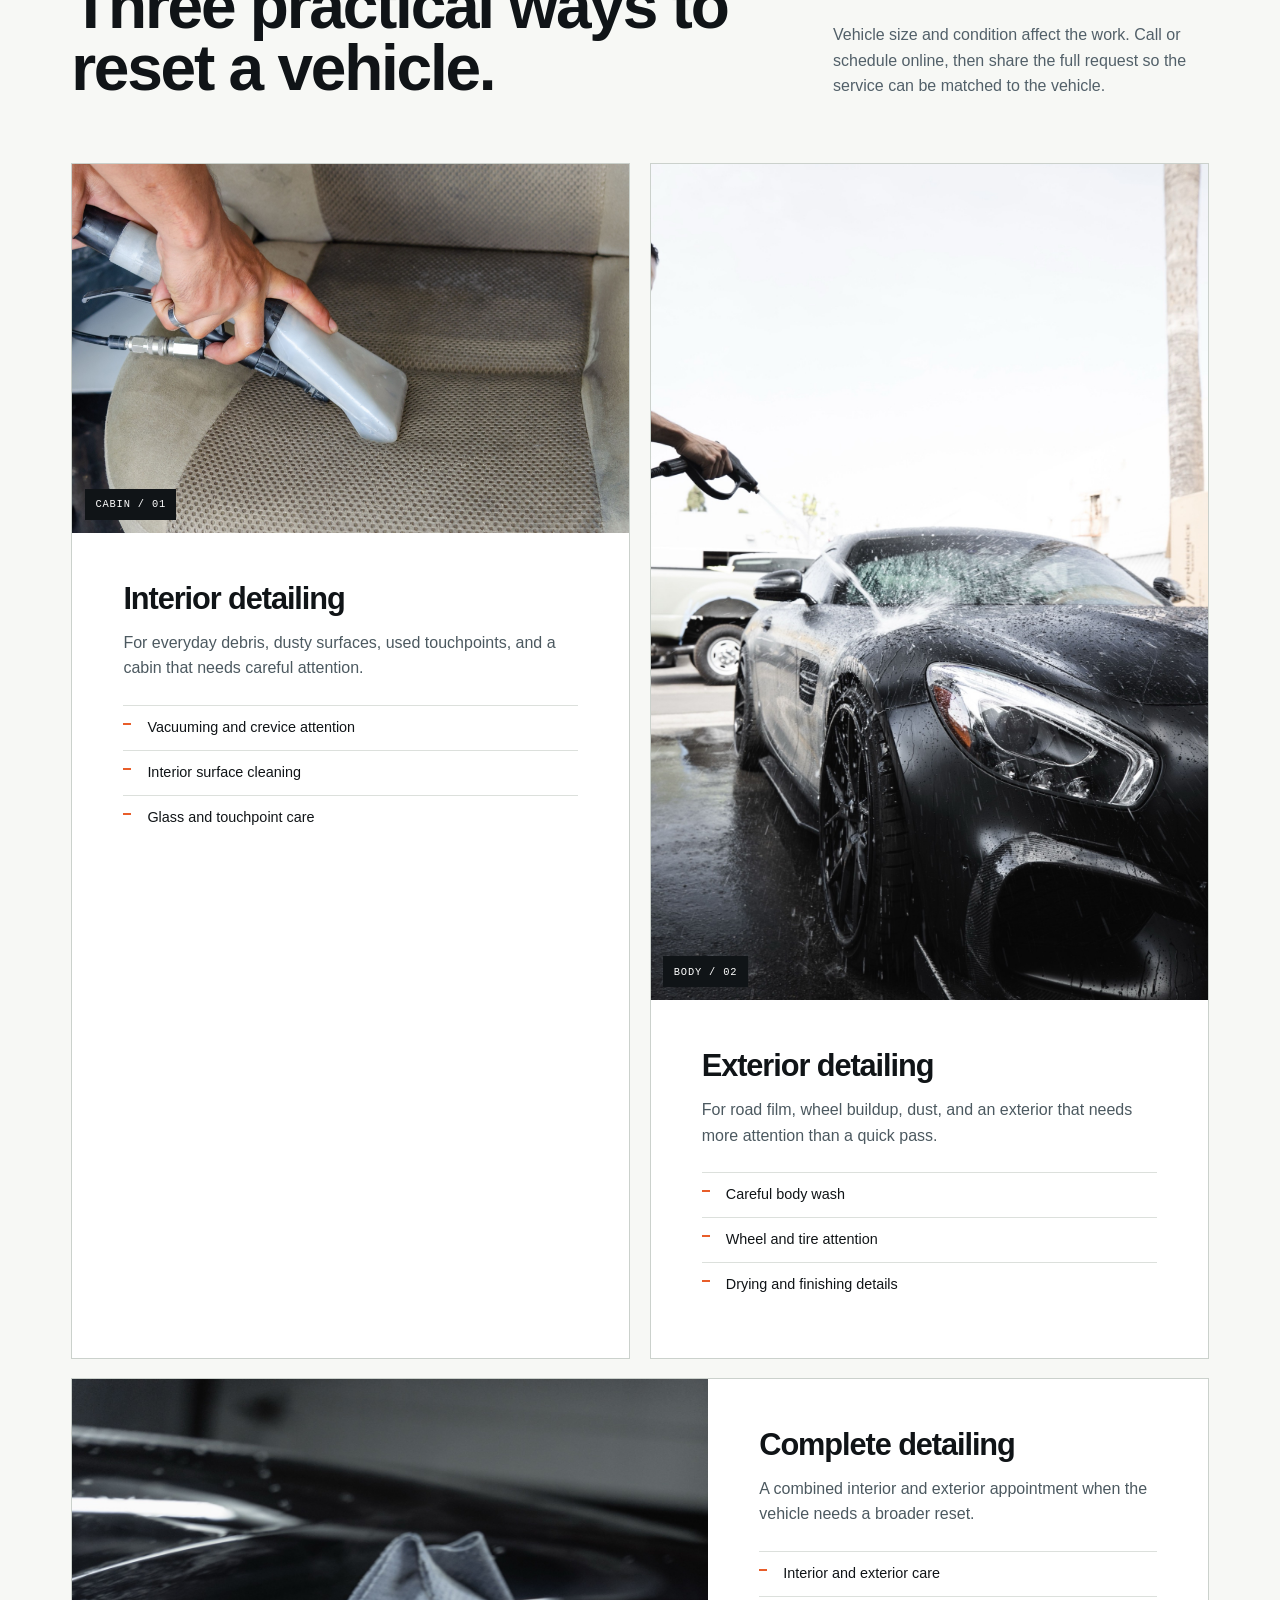
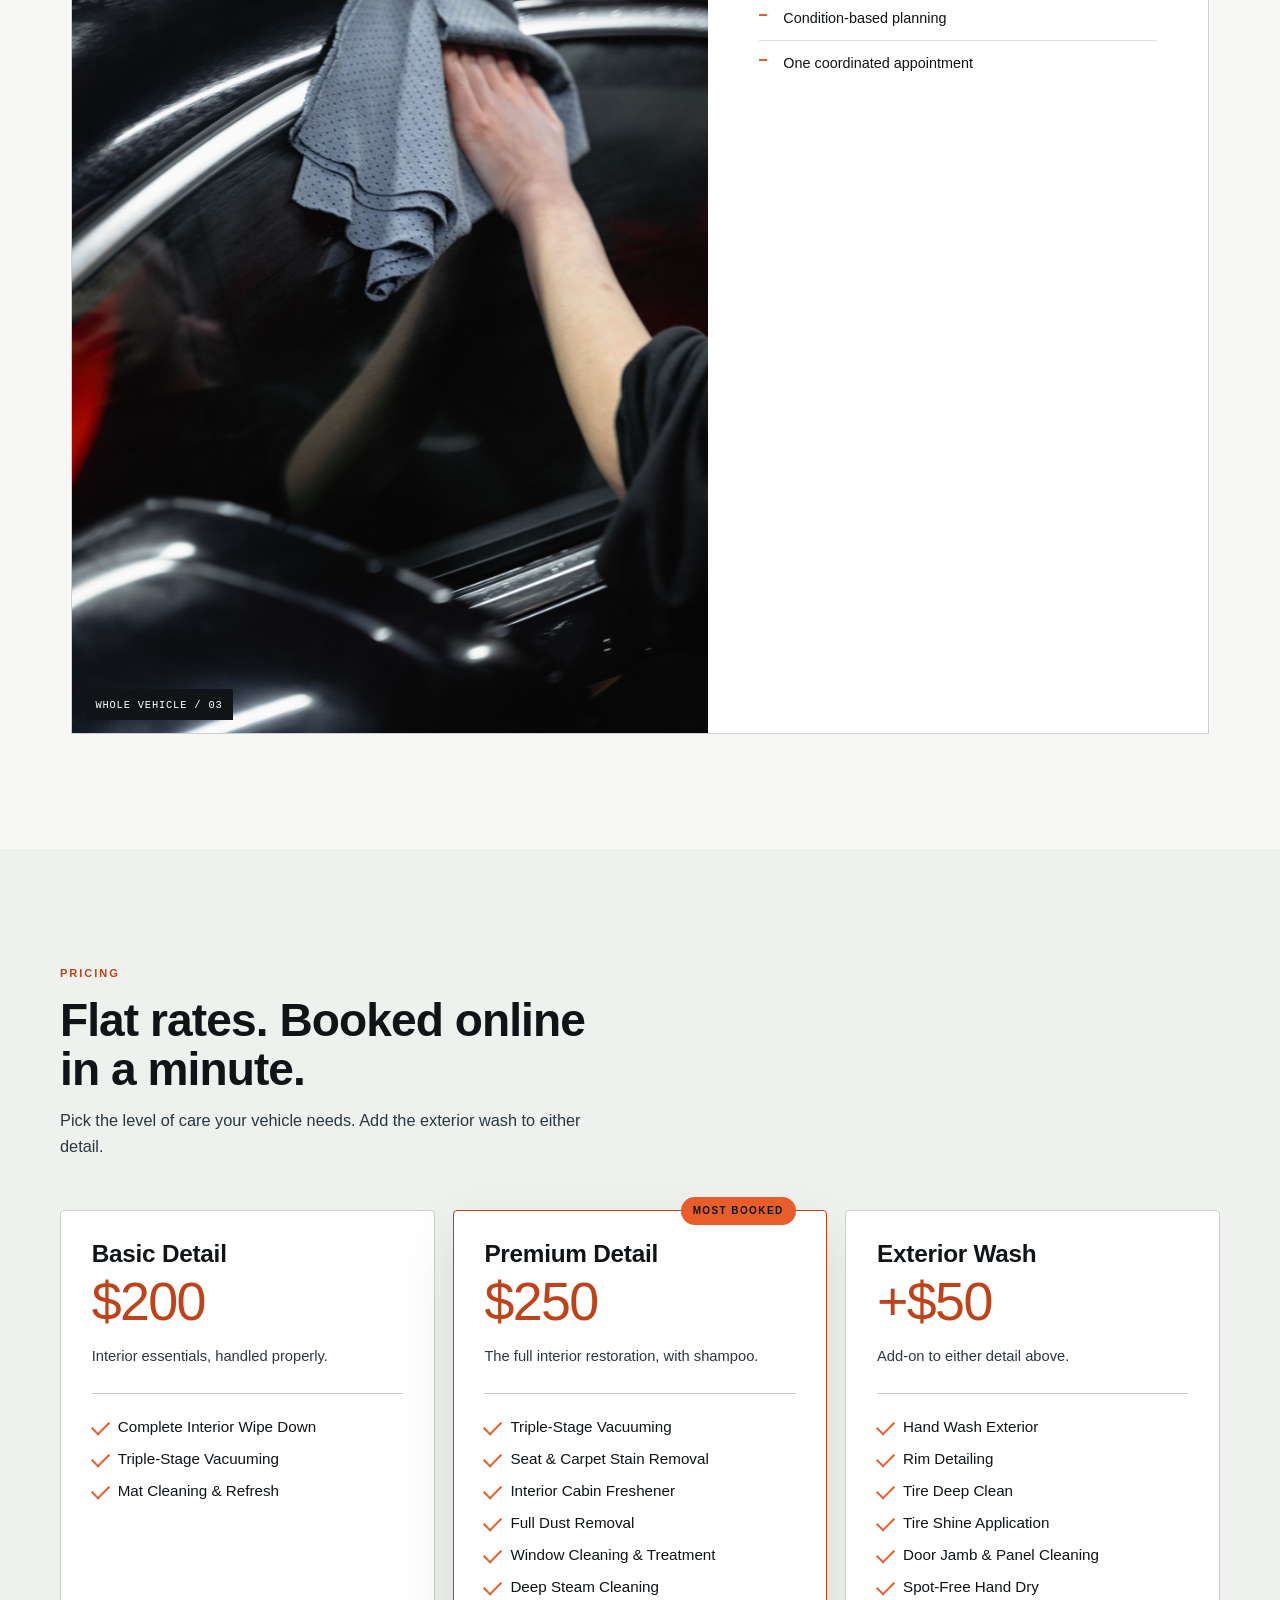
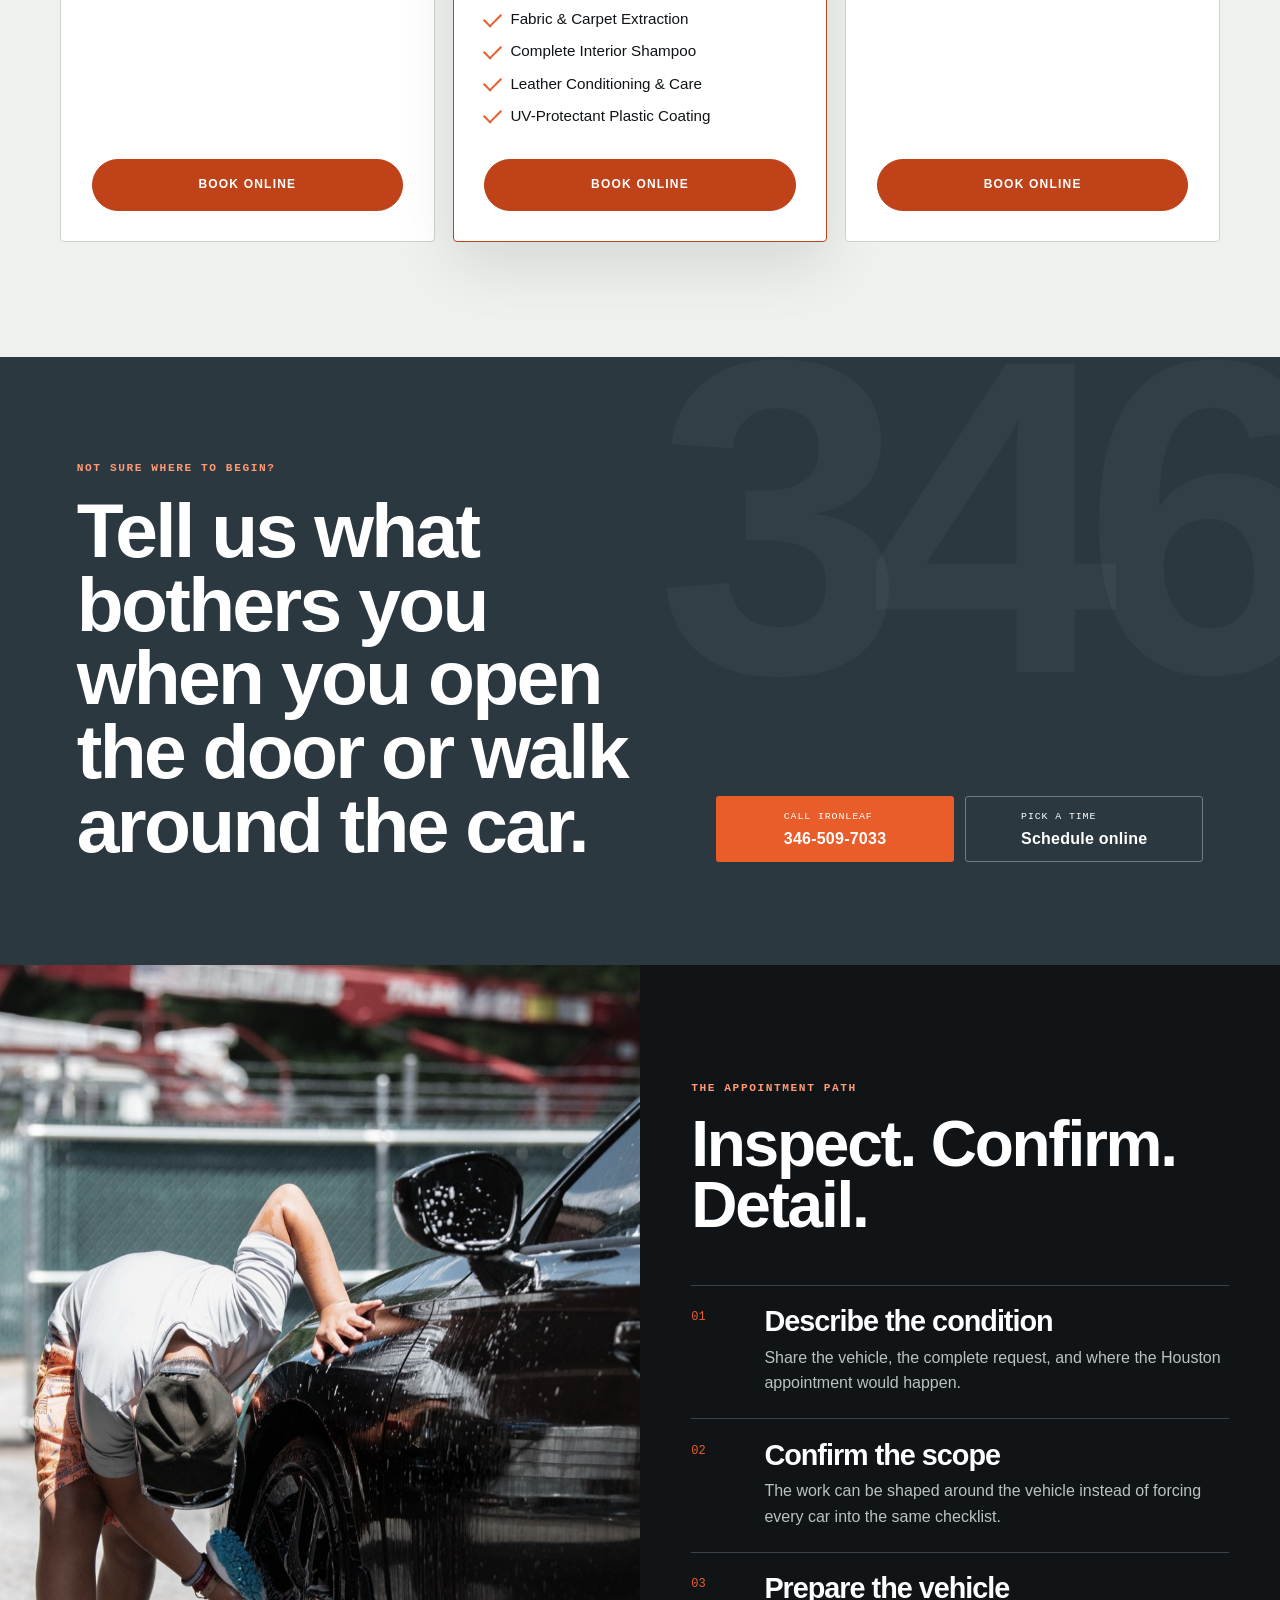
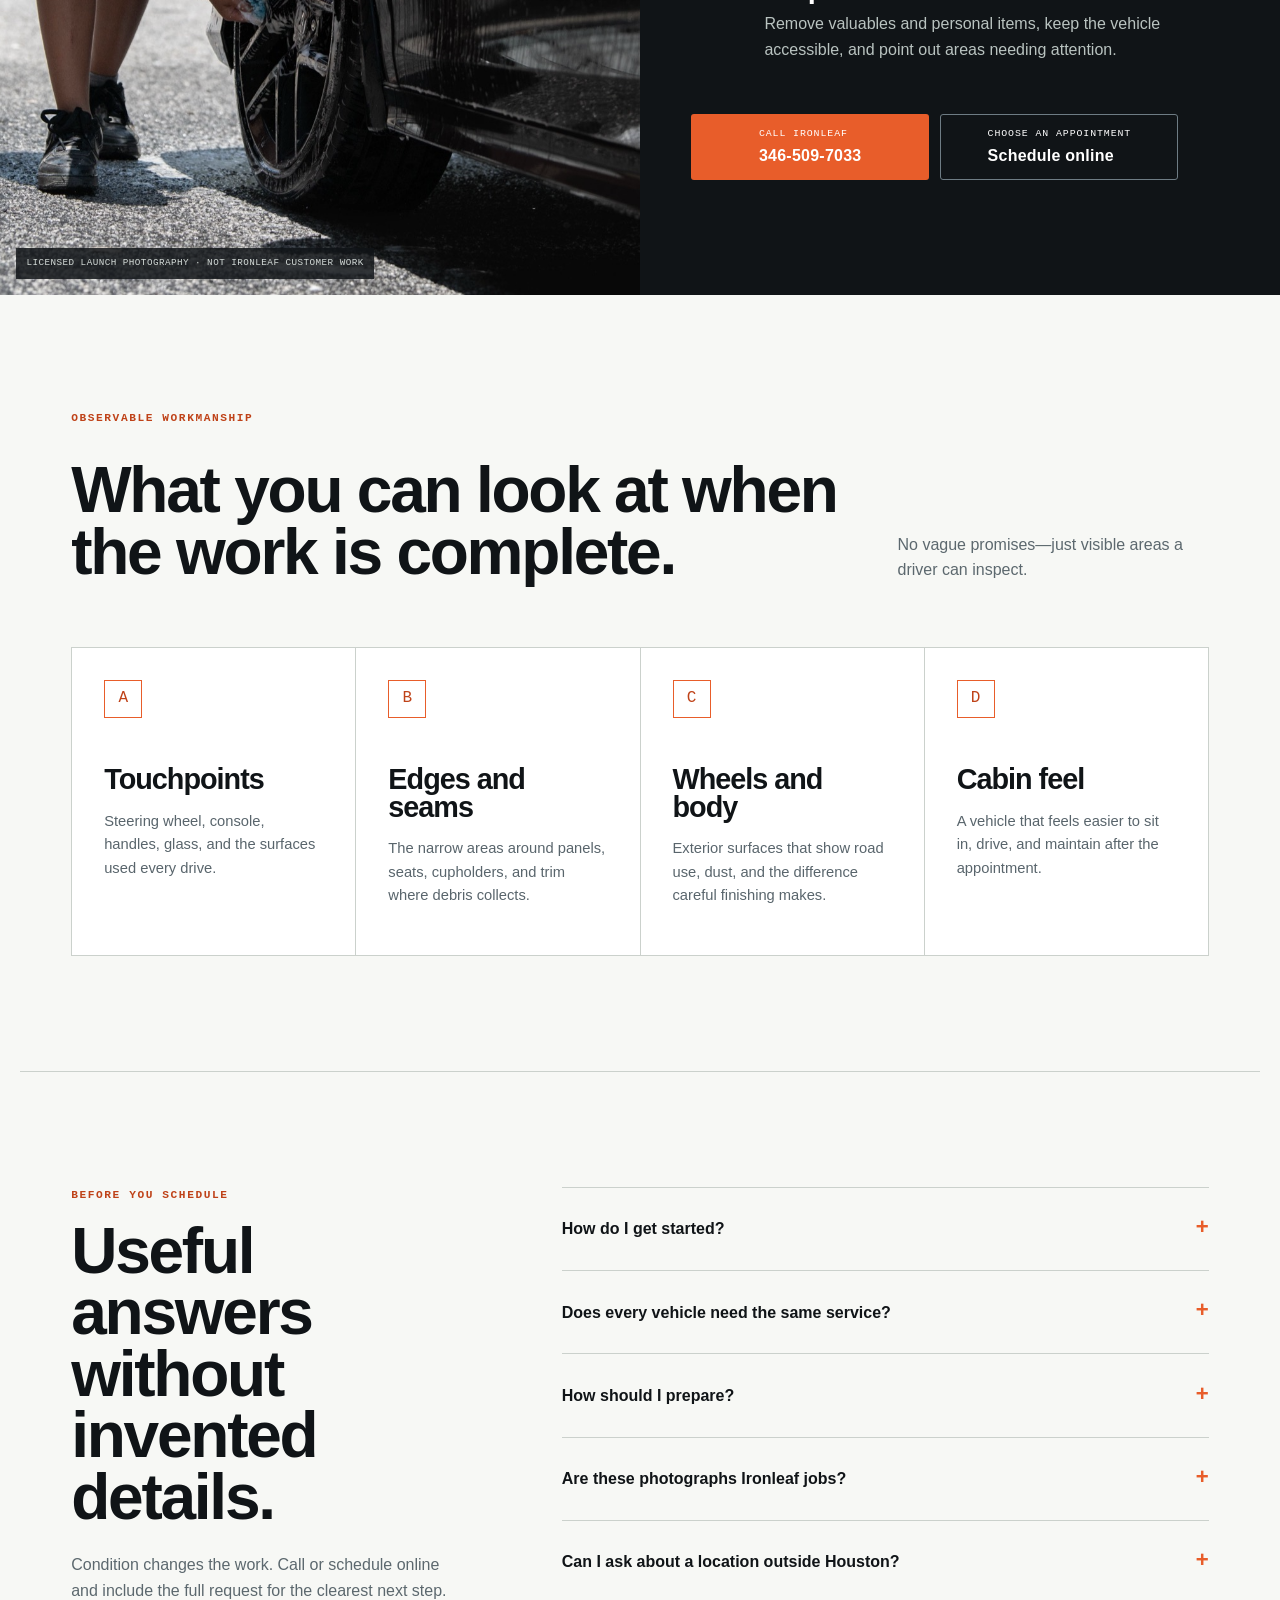
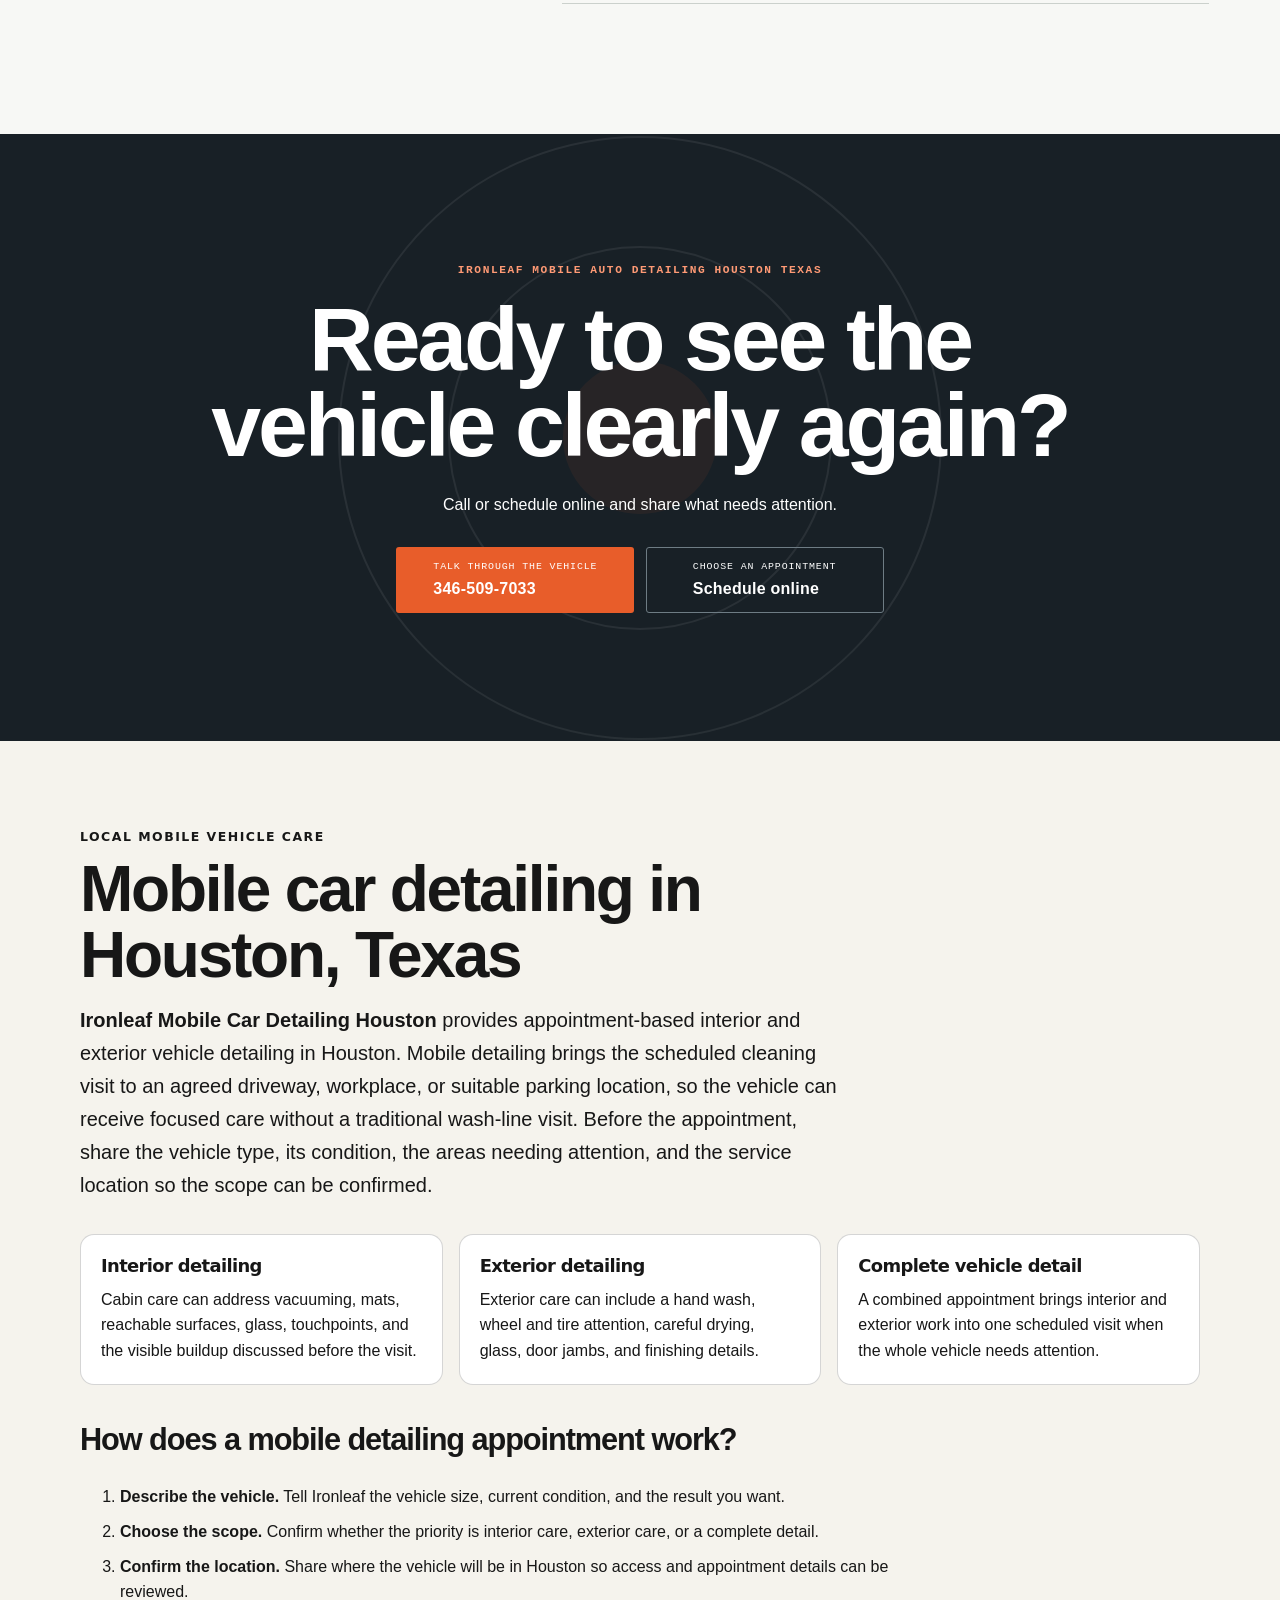
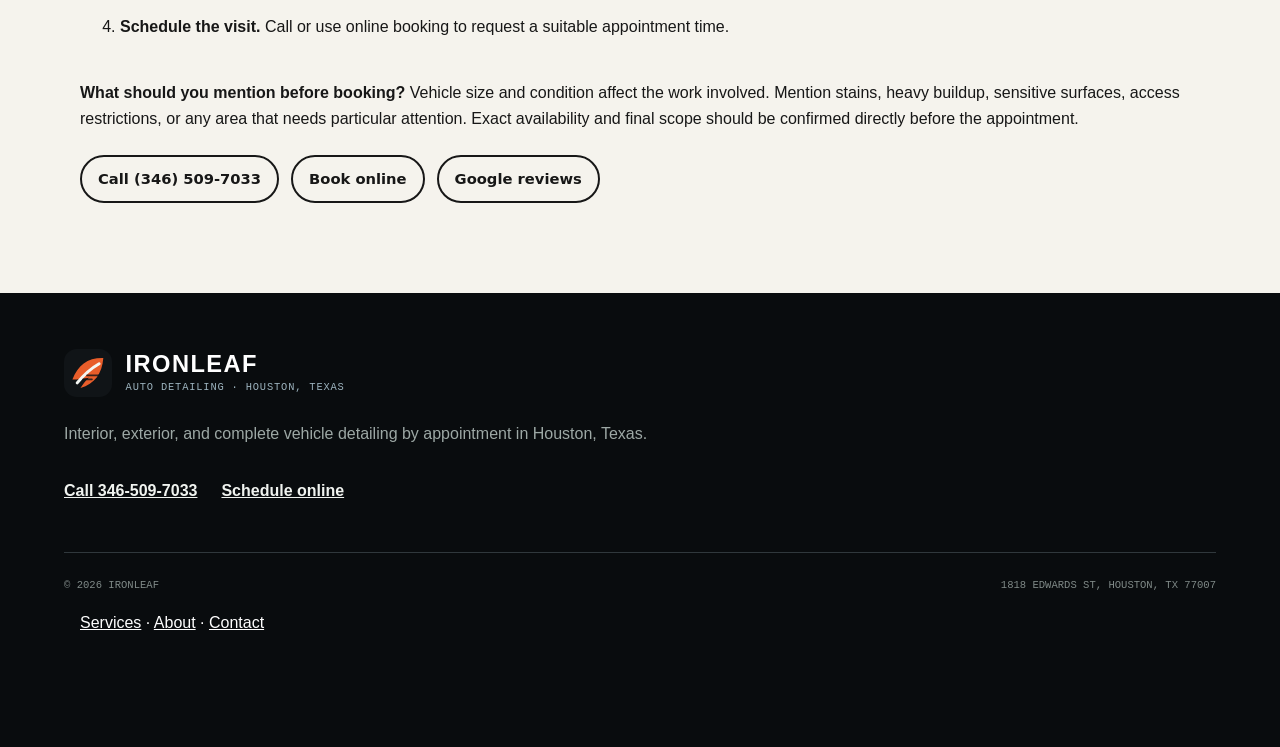
==== commit c71bffaa: "feat: add service SEO pages" ====
--- a/index.html
+++ b/index.html
@@ -165,7 +165,7 @@
   ]
 }
   </script>
-</head>
+<style id="SEO-NEXT-NAV-CSS">.seo-next-nav{display:flex;gap:.8rem;flex-wrap:wrap}.seo-next-footer-nav{padding:1rem}.seo-next-footer-nav a{color:inherit}</style></head>
 <body>
   <a class="skip-link" href="#main">Skip to content</a>
 
@@ -187,7 +187,7 @@
         <a class="button button-primary button-small" href="tel:+13465097033">Call 346-509-7033</a>
         <a class="button button-ghost button-small" href="https://cal.com/sumitdatta/auto-detail-service">Schedule online</a>
       </div>
-    </nav>
+    <!-- SEO-NEXT-NAV:START --><div class="seo-next-nav" aria-label="Expanded site pages"><a href="/services/">Services</a><a href="/about/">About</a><a href="/contact/">Contact</a></div><!-- SEO-NEXT-NAV:END --></nav>
   </header>
 
   <main id="main">
@@ -502,7 +502,7 @@
       <span>© <span id="year">2026</span> Ironleaf</span>
       <span>1818 Edwards St, Houston, TX 77007</span>
     </div>
-  </footer>
+  <!-- SEO-NEXT-NAV:START --><nav class="seo-next-footer-nav" aria-label="Expanded footer navigation"><a href="/services/">Services</a> · <a href="/about/">About</a> · <a href="/contact/">Contact</a></nav><!-- SEO-NEXT-NAV:END --></footer>
 
   <div class="mobile-bar" aria-label="Appointment actions">
     <a href="tel:+13465097033">Call 346-509-7033</a>
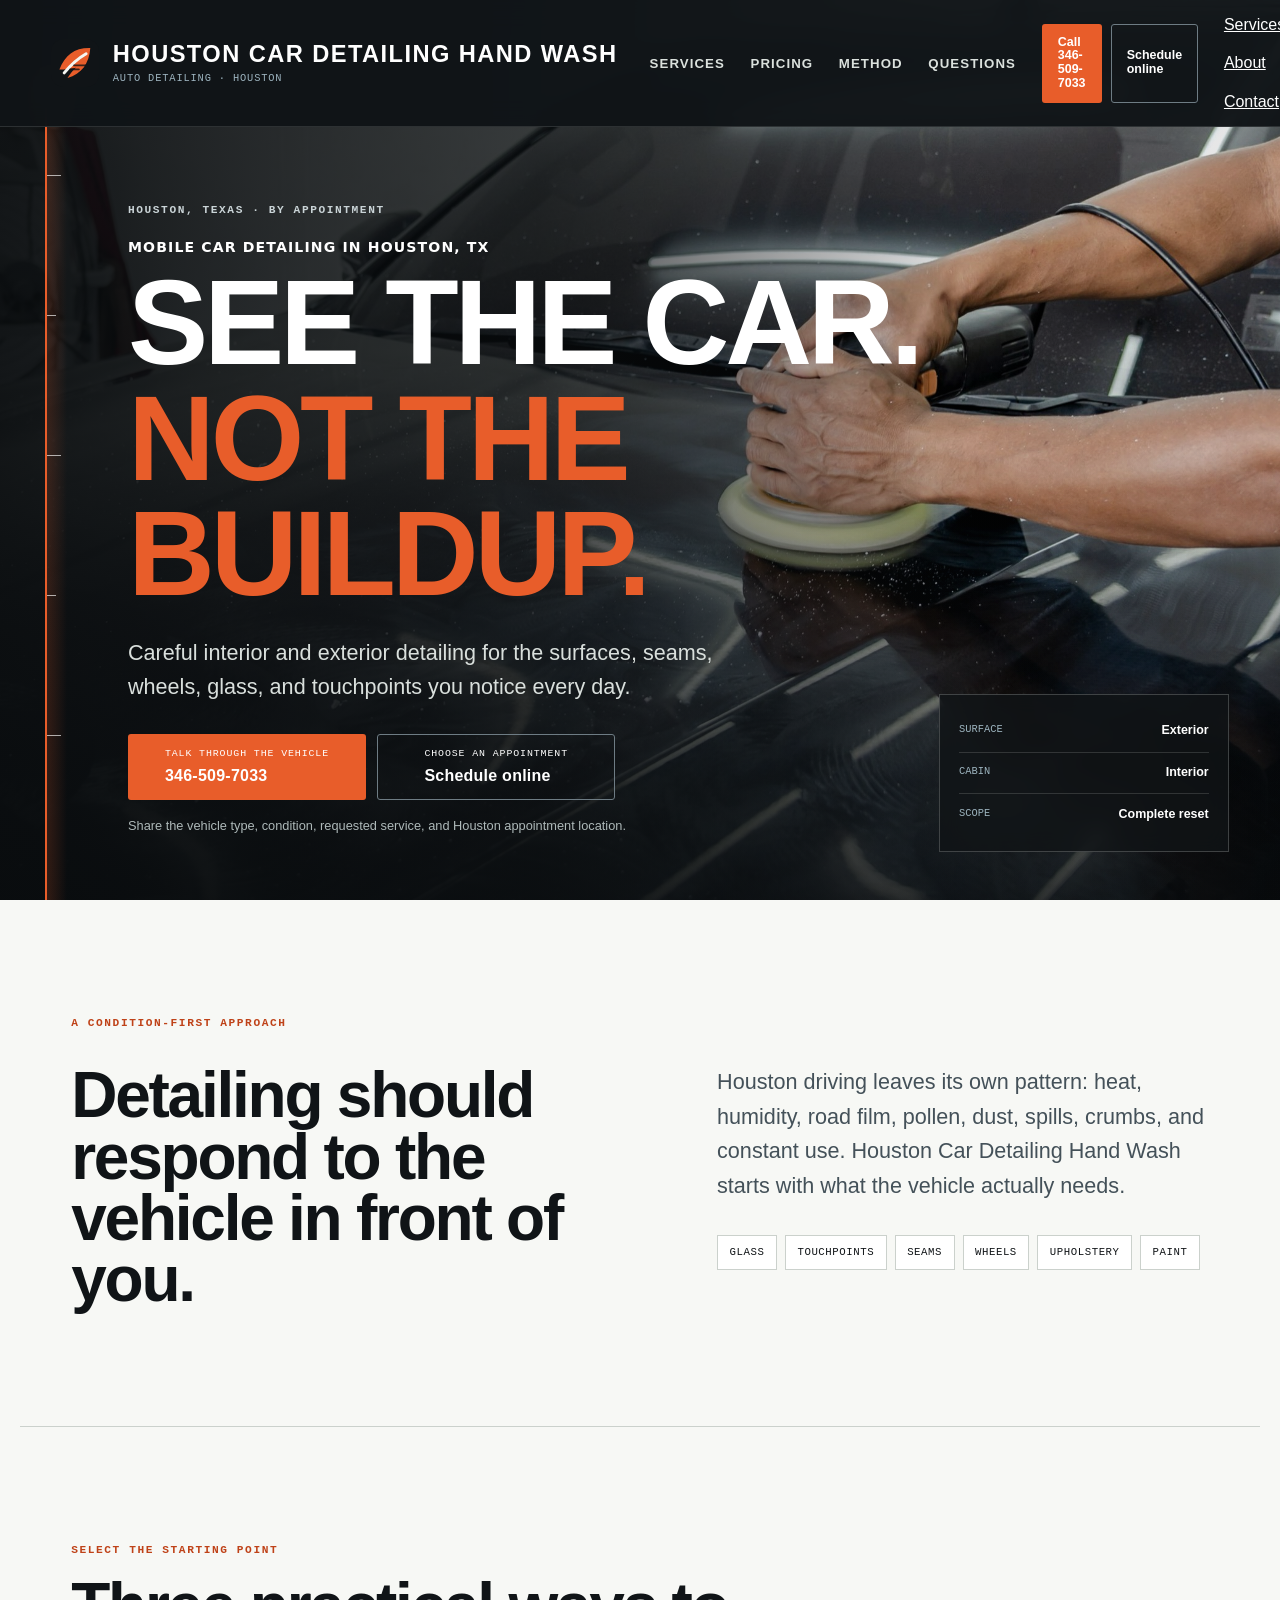
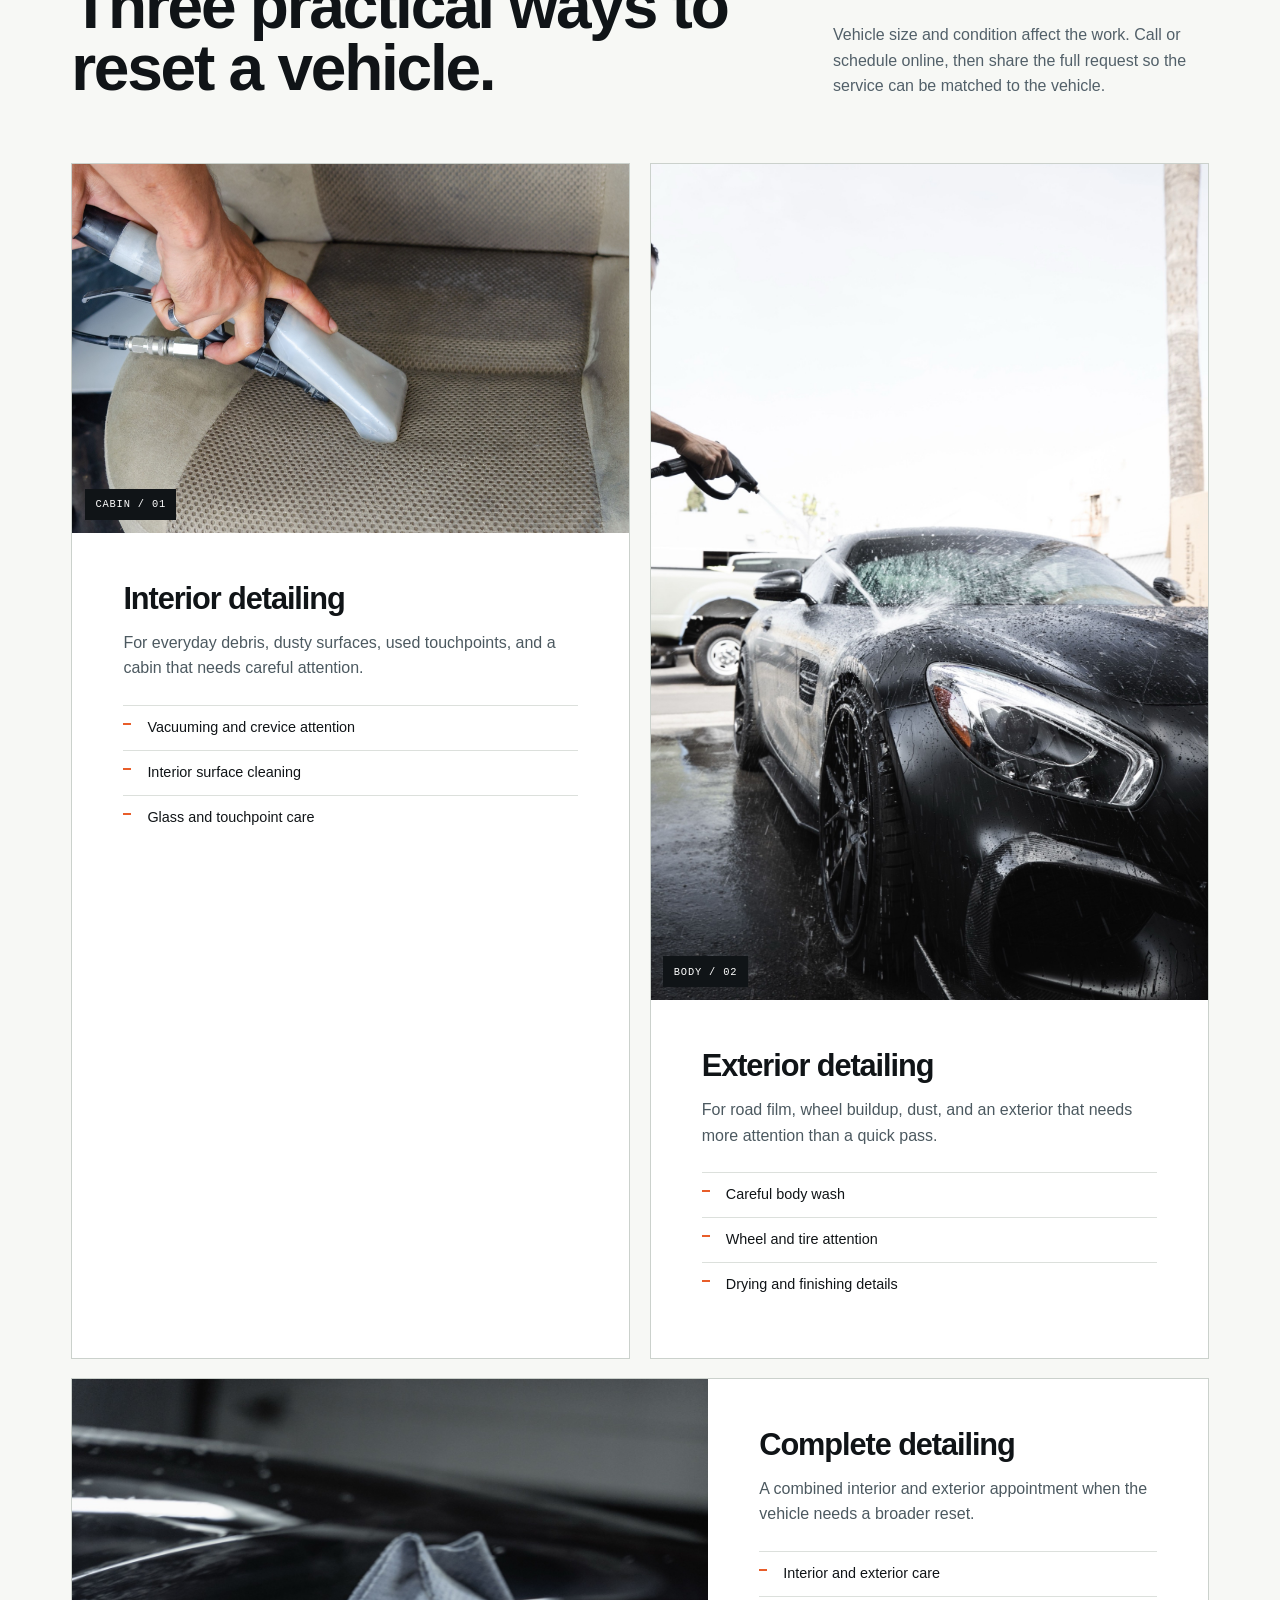
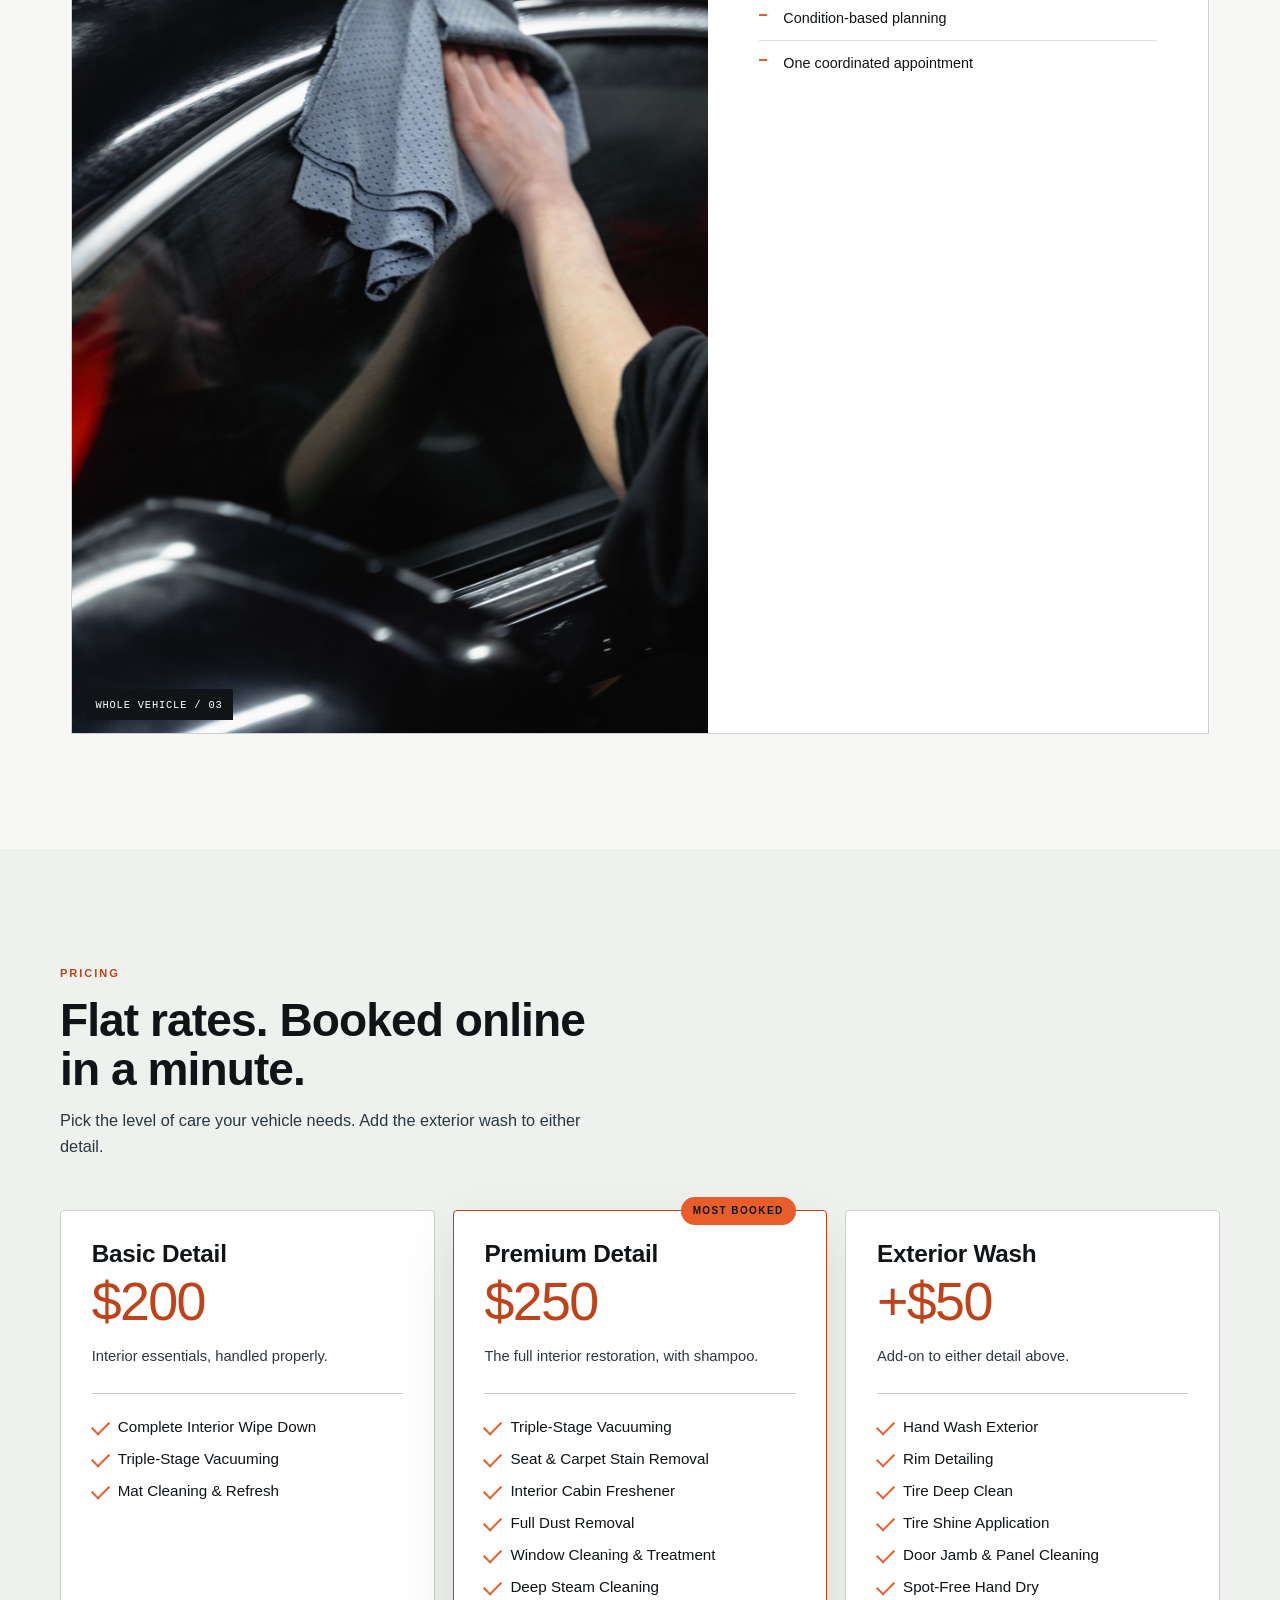
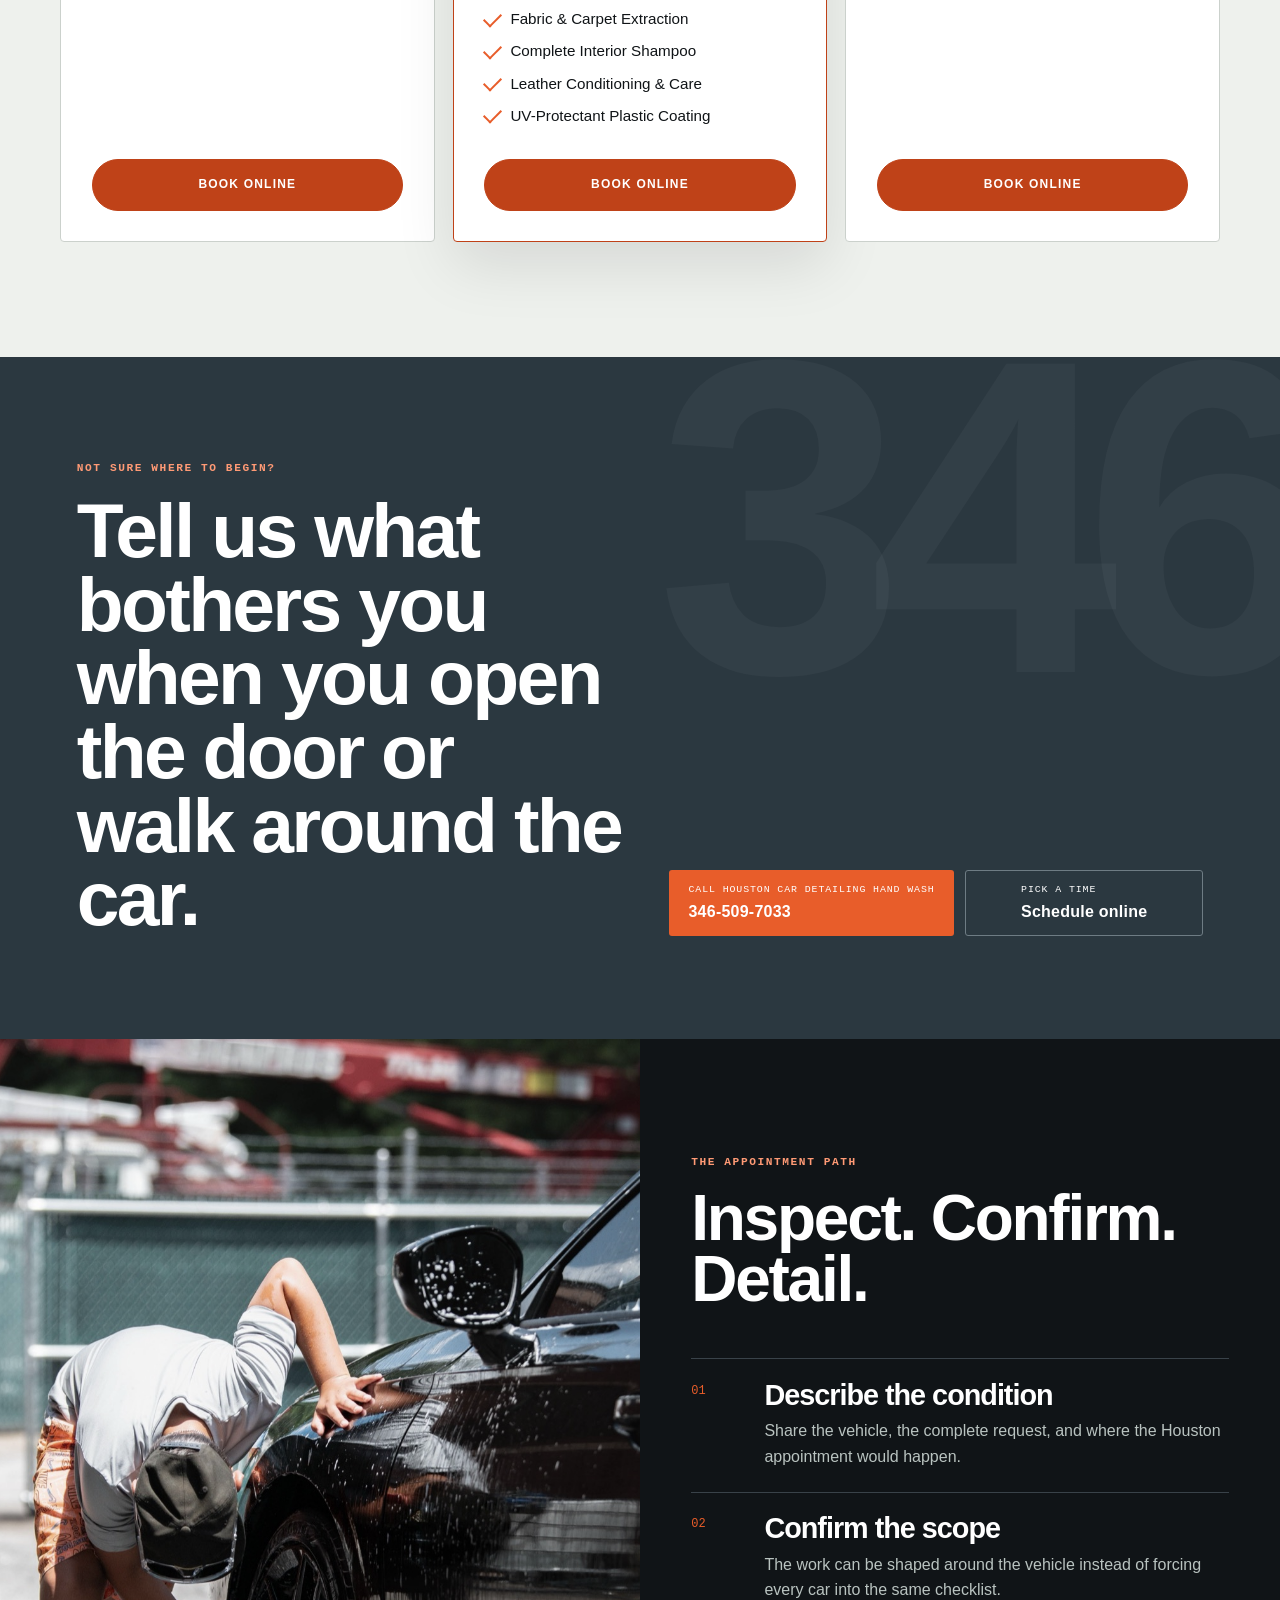
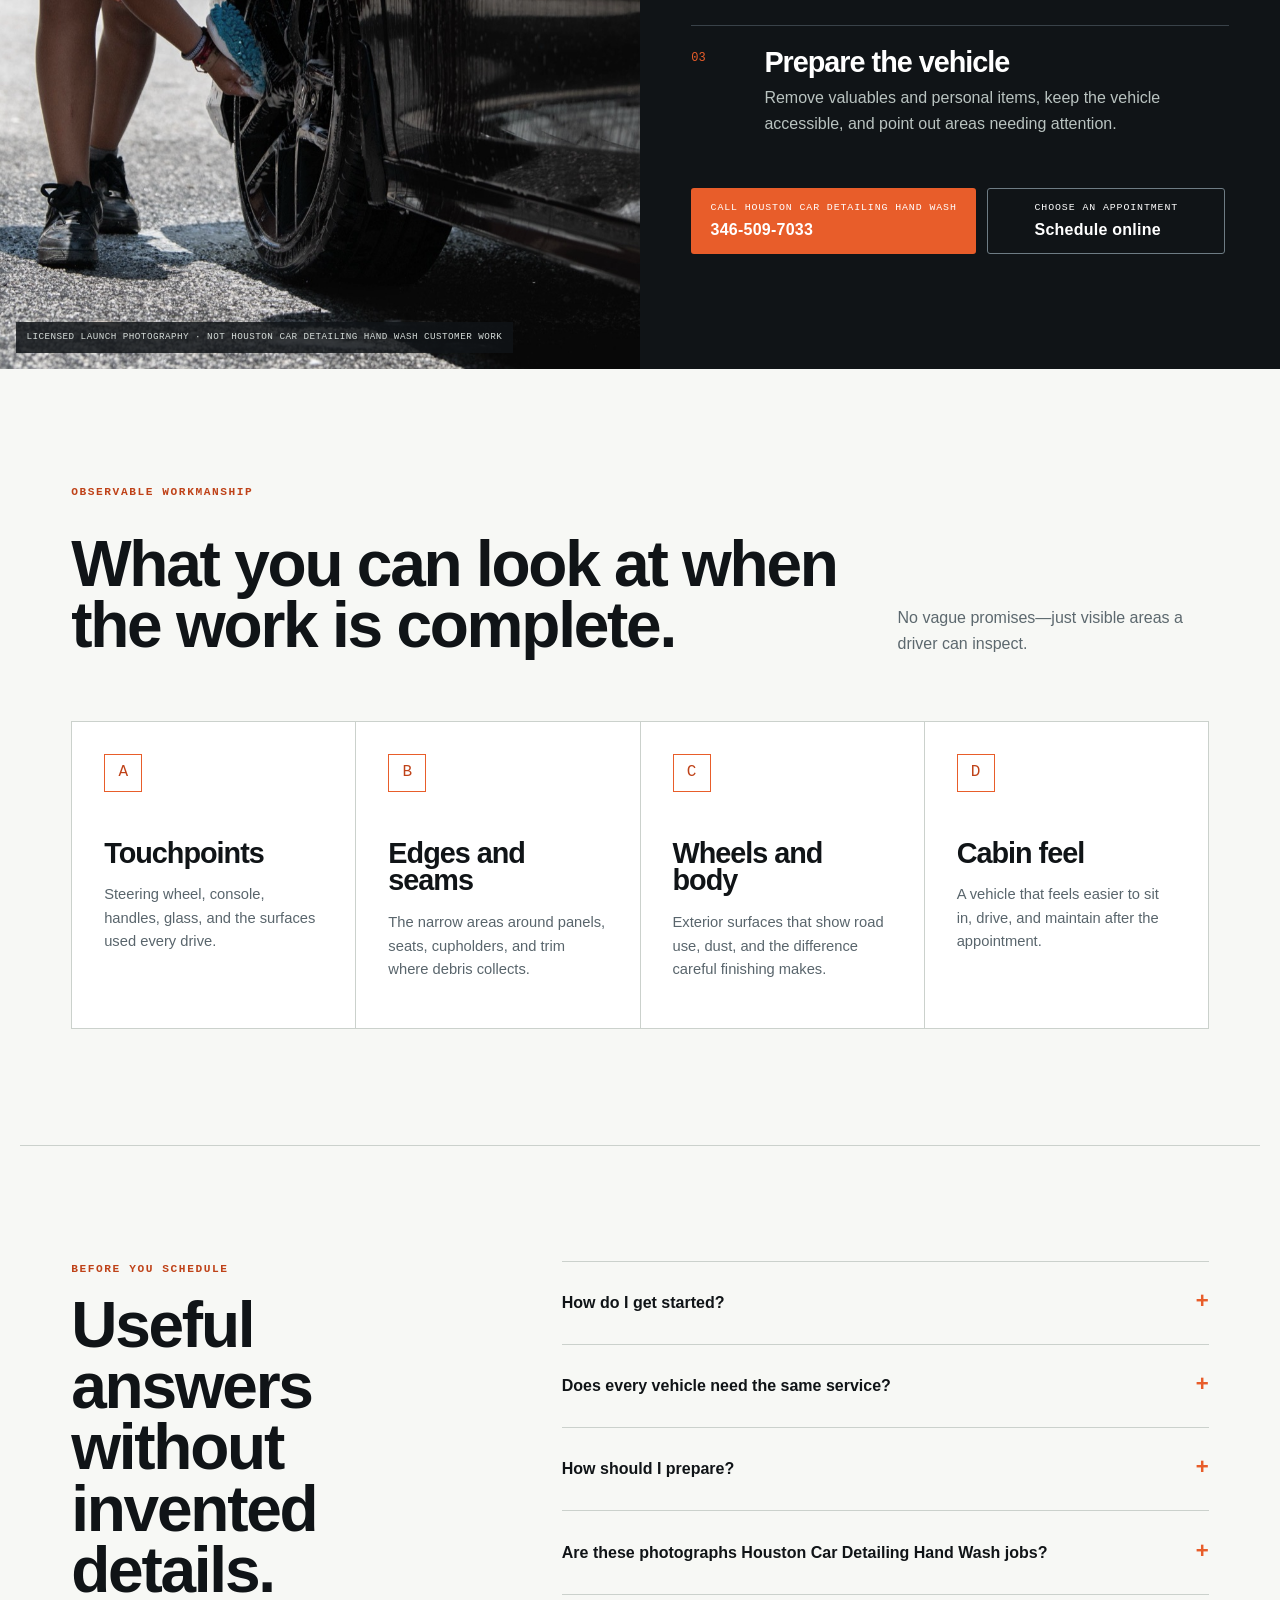
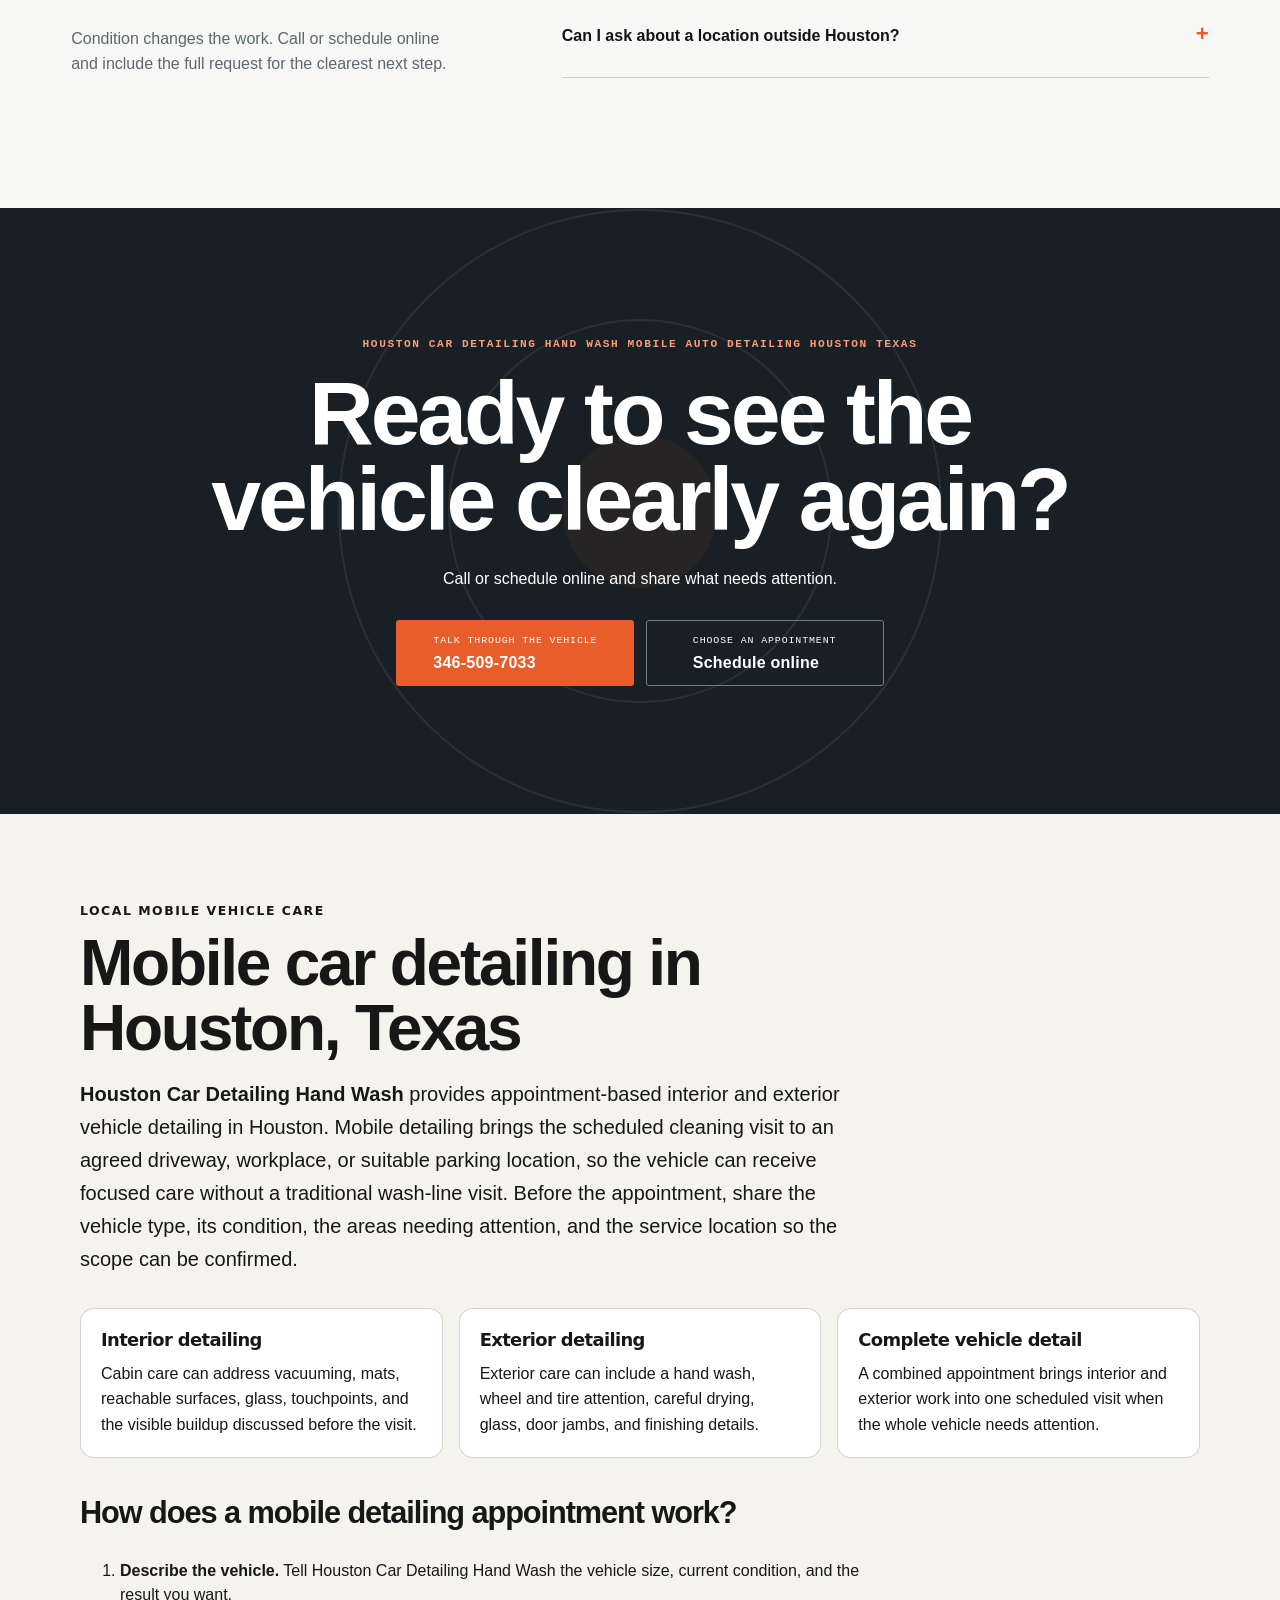
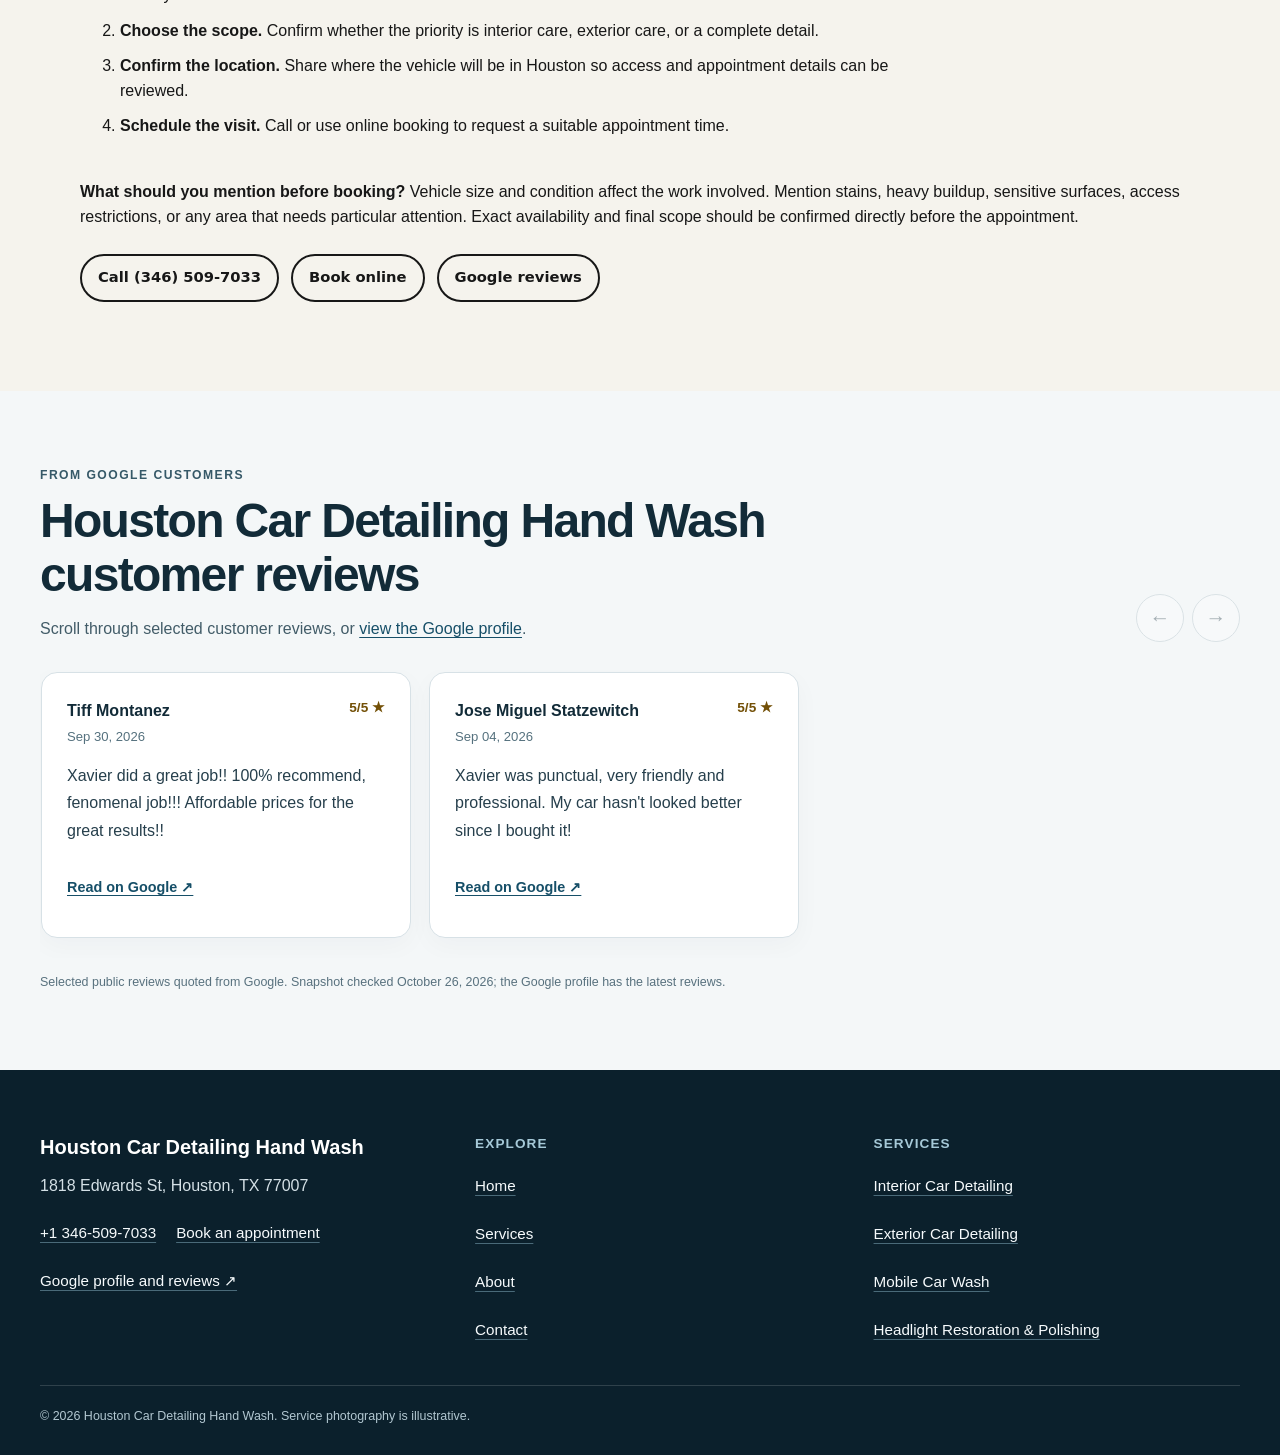
==== commit cf9a4b3a: "Align website branding and local service information" ====
--- a/index.html
+++ b/index.html
@@ -3,9 +3,9 @@
 <head>
   <meta charset="utf-8">
   <meta name="viewport" content="width=device-width, initial-scale=1">
-  <title>Mobile Car Detailing in Houston, TX | Ironleaf</title>
+  <title>Mobile Car Detailing in Houston, TX | Houston Car Detailing Hand Wash</title>
   <meta name="theme-color" content="#101417">
-  <link rel="canonical" href="https://ironleafdetailing.shop/">
+  <link rel="canonical" href="https://houstoncardetailinghandwash.shop/">
   <link rel="icon" href="/assets/favicon.svg" type="image/svg+xml">
   <link rel="preload" href="/assets/hero-polish.jpg" as="image">
   <link rel="stylesheet" href="/styles.css">
@@ -13,8 +13,8 @@
 {
   "@context": "https://schema.org",
   "@type": "AutomotiveBusiness",
-  "name": "Ironleaf Mobile Car Detailing Houston",
-  "url": "https://ironleafdetailing.shop/",
+  "name": "Houston Car Detailing Hand Wash",
+  "url": "https://houstoncardetailinghandwash.shop/",
   "telephone": "+1 346-509-7033",
   "address": {
     "@type": "PostalAddress",
@@ -43,7 +43,7 @@
         "price": "200",
         "priceCurrency": "USD",
         "availability": "https://schema.org/InStock",
-        "url": "https://ironleafdetailing.shop/#pricing",
+        "url": "https://houstoncardetailinghandwash.shop/#pricing",
         "itemOffered": {
           "@type": "Service",
           "name": "Basic Detail",
@@ -56,7 +56,7 @@
         "price": "250",
         "priceCurrency": "USD",
         "availability": "https://schema.org/InStock",
-        "url": "https://ironleafdetailing.shop/#pricing",
+        "url": "https://houstoncardetailinghandwash.shop/#pricing",
         "itemOffered": {
           "@type": "Service",
           "name": "Premium Detail",
@@ -69,7 +69,7 @@
         "price": "50",
         "priceCurrency": "USD",
         "availability": "https://schema.org/InStock",
-        "url": "https://ironleafdetailing.shop/#pricing",
+        "url": "https://houstoncardetailinghandwash.shop/#pricing",
         "itemOffered": {
           "@type": "Service",
           "name": "Exterior Wash",
@@ -79,13 +79,13 @@
     ]
   },
   "priceRange": "$200-$250",
-  "@id": "https://ironleafdetailing.shop/#business",
+  "@id": "https://houstoncardetailinghandwash.shop/#business",
   "geo": {
     "@type": "GeoCoordinates",
     "latitude": 29.770804134233,
     "longitude": -95.376095792995
   },
-  "image": "https://ironleafdetailing.shop/assets/logo.svg",
+  "image": "https://houstoncardetailinghandwash.shop/assets/logo.svg",
   "sameAs": [
     "https://g.page/r/CT4qX21shCbbEBM/review"
   ],
@@ -99,19 +99,19 @@
 }
     </script>
 <!-- SEO-GEO:START -->
-  <meta name="description" content="Mobile car detailing in Houston, TX from Ironleaf, with interior cleaning, exterior hand washing, and complete details. Call or book online.">
+  <meta name="description" content="Mobile car detailing in Houston, TX from Houston Car Detailing Hand Wash, with interior cleaning, exterior hand washing, and complete details. Call or book online.">
   <meta name="robots" content="index, follow, max-image-preview:large, max-snippet:-1, max-video-preview:-1">
   <meta property="og:locale" content="en_US">
   <meta property="og:type" content="website">
-  <meta property="og:site_name" content="Ironleaf">
-  <meta property="og:title" content="Mobile Car Detailing in Houston, TX | Ironleaf">
-  <meta property="og:description" content="Mobile car detailing in Houston, TX from Ironleaf, with interior cleaning, exterior hand washing, and complete details. Call or book online.">
-  <meta property="og:url" content="https://ironleafdetailing.shop/">
-  <meta property="og:image" content="https://ironleafdetailing.shop/assets/logo.svg">
-  <meta name="twitter:image" content="https://ironleafdetailing.shop/assets/logo.svg">
+  <meta property="og:site_name" content="Houston Car Detailing Hand Wash">
+  <meta property="og:title" content="Mobile Car Detailing in Houston, TX | Houston Car Detailing Hand Wash">
+  <meta property="og:description" content="Mobile car detailing in Houston, TX from Houston Car Detailing Hand Wash, with interior cleaning, exterior hand washing, and complete details. Call or book online.">
+  <meta property="og:url" content="https://houstoncardetailinghandwash.shop/">
+  <meta property="og:image" content="https://houstoncardetailinghandwash.shop/assets/logo.svg">
+  <meta name="twitter:image" content="https://houstoncardetailinghandwash.shop/assets/logo.svg">
   <meta name="twitter:card" content="summary_large_image">
-  <meta name="twitter:title" content="Mobile Car Detailing in Houston, TX | Ironleaf">
-  <meta name="twitter:description" content="Mobile car detailing in Houston, TX from Ironleaf, with interior cleaning, exterior hand washing, and complete details. Call or book online.">
+  <meta name="twitter:title" content="Mobile Car Detailing in Houston, TX | Houston Car Detailing Hand Wash">
+  <meta name="twitter:description" content="Mobile car detailing in Houston, TX from Houston Car Detailing Hand Wash, with interior cleaning, exterior hand washing, and complete details. Call or book online.">
   <style id="seo-geo-styles">
     .seo-local-intent { display:block; margin:0 0 .55rem; font:700 clamp(.78rem,1.1vw,.95rem)/1.2 system-ui,sans-serif; letter-spacing:.08em; text-transform:uppercase; }
     .seo-geo-section { background:#f5f3ed; color:#171717; padding:clamp(3.5rem,7vw,6.5rem) clamp(1.25rem,5vw,5rem); }
@@ -136,21 +136,21 @@
   "@graph": [
     {
       "@type": "WebSite",
-      "@id": "https://ironleafdetailing.shop/#website",
-      "url": "https://ironleafdetailing.shop/",
-      "name": "Ironleaf Mobile Car Detailing Houston",
+      "@id": "https://houstoncardetailinghandwash.shop/#website",
+      "url": "https://houstoncardetailinghandwash.shop/",
+      "name": "Houston Car Detailing Hand Wash",
       "inLanguage": "en-US",
       "publisher": {
-        "@id": "https://ironleafdetailing.shop/#business"
+        "@id": "https://houstoncardetailinghandwash.shop/#business"
       }
     },
     {
       "@type": "Service",
-      "@id": "https://ironleafdetailing.shop/#mobile-car-detailing",
+      "@id": "https://houstoncardetailinghandwash.shop/#mobile-car-detailing",
       "name": "Mobile Car Detailing in Houston, Texas",
       "serviceType": "Mobile car detailing",
       "provider": {
-        "@id": "https://ironleafdetailing.shop/#business"
+        "@id": "https://houstoncardetailinghandwash.shop/#business"
       },
       "areaServed": {
         "@type": "City",
@@ -160,19 +160,20 @@
           "name": "Texas"
         }
       },
-      "url": "https://ironleafdetailing.shop/#services"
+      "url": "https://houstoncardetailinghandwash.shop/#services"
     }
   ]
 }
   </script>
-<style id="SEO-NEXT-NAV-CSS">.seo-next-nav{display:flex;gap:.8rem;flex-wrap:wrap}.seo-next-footer-nav{padding:1rem}.seo-next-footer-nav a{color:inherit}</style></head>
+<style id="SEO-NEXT-NAV-CSS">.seo-next-nav{display:flex;gap:.8rem;flex-wrap:wrap}.seo-next-footer-nav{padding:1rem}.seo-next-footer-nav a{color:inherit}</style><link rel="stylesheet" href="/portfolio-components.css">
+</head>
 <body>
   <a class="skip-link" href="#main">Skip to content</a>
 
   <header class="site-header">
-    <a class="brand" href="#top" aria-label="Ironleaf home">
+    <a class="brand" href="#top" aria-label="Houston Car Detailing Hand Wash home">
       <img src="/assets/logo.svg" alt="" width="48" height="48">
-      <span><strong>Ironleaf</strong><small>Auto Detailing · Houston</small></span>
+      <span><strong>Houston Car Detailing Hand Wash</strong><small>Auto Detailing · Houston</small></span>
     </a>
     <button class="menu-toggle" type="button" aria-expanded="false" aria-controls="site-nav">
       <span class="sr-only">Menu</span>
@@ -225,7 +226,7 @@
       <div class="statement-grid">
         <h2>Detailing should respond to the vehicle in front of you.</h2>
         <div>
-          <p class="lead">Houston driving leaves its own pattern: heat, humidity, road film, pollen, dust, spills, crumbs, and constant use. Ironleaf starts with what the vehicle actually needs.</p>
+          <p class="lead">Houston driving leaves its own pattern: heat, humidity, road film, pollen, dust, spills, crumbs, and constant use. Houston Car Detailing Hand Wash starts with what the vehicle actually needs.</p>
           <div class="surface-tags" aria-label="Common areas of attention">
             <span>Glass</span><span>Touchpoints</span><span>Seams</span><span>Wheels</span><span>Upholstery</span><span>Paint</span>
           </div>
@@ -245,7 +246,7 @@
       <div class="service-layout">
         <article class="service-card service-interior">
           <div class="service-image">
-            <img src="/assets/interior-extraction.jpg" alt="A fabric vehicle seat being cleaned with an extraction tool">
+            <img src="/assets/interior-extraction.jpg" alt="A fabric vehicle seat being cleaned with an extraction tool" width="2200" height="1457" loading="lazy" decoding="async">
             <span>Cabin / 01</span>
           </div>
           <div class="service-copy">
@@ -261,7 +262,7 @@
 
         <article class="service-card service-exterior">
           <div class="service-image">
-            <img src="/assets/exterior-wash.jpg" alt="A black vehicle being washed with a pressure hose">
+            <img src="/assets/exterior-wash.jpg" alt="A black vehicle being washed with a pressure hose" width="1466" height="2200" loading="lazy" decoding="async">
             <span>Body / 02</span>
           </div>
           <div class="service-copy">
@@ -277,7 +278,7 @@
 
         <article class="service-card service-complete">
           <div class="service-image">
-            <img src="/assets/hand-finish.jpg" alt="A black car panel being wiped with a microfiber cloth">
+            <img src="/assets/hand-finish.jpg" alt="A black car panel being wiped with a microfiber cloth" width="1466" height="2200" loading="lazy" decoding="async">
             <span>Whole vehicle / 03</span>
           </div>
           <div class="service-copy">
@@ -357,15 +358,15 @@
         <h2>Tell us what bothers you when you open the door or walk around the car.</h2>
       </div>
       <div class="action-pair">
-        <a class="button button-primary button-large" href="tel:+13465097033"><span>Call Ironleaf</span><strong>346-509-7033</strong></a>
+        <a class="button button-primary button-large" href="tel:+13465097033"><span>Call Houston Car Detailing Hand Wash</span><strong>346-509-7033</strong></a>
         <a class="button button-ghost button-light button-large" href="https://cal.com/sumitdatta/auto-detail-service"><span>Pick a time</span><strong>Schedule online</strong></a>
       </div>
     </section>
 
     <section id="method" class="method">
       <div class="method-photo">
-        <img src="/assets/wheel-detail.jpg" alt="A black vehicle wheel being cleaned outdoors">
-        <div class="photo-note">Licensed launch photography · not Ironleaf customer work</div>
+        <img src="/assets/wheel-detail.jpg" alt="A black vehicle wheel being cleaned outdoors" width="2200" height="1463" loading="lazy" decoding="async">
+        <div class="photo-note">Licensed launch photography · not Houston Car Detailing Hand Wash customer work</div>
       </div>
       <div class="method-copy section">
         <p class="section-kicker light">The appointment path</p>
@@ -385,7 +386,7 @@
           </li>
         </ol>
         <div class="action-pair">
-          <a class="button button-primary button-large" href="tel:+13465097033"><span>Call Ironleaf</span><strong>346-509-7033</strong></a>
+          <a class="button button-primary button-large" href="tel:+13465097033"><span>Call Houston Car Detailing Hand Wash</span><strong>346-509-7033</strong></a>
           <a class="button button-ghost button-light button-large" href="https://cal.com/sumitdatta/auto-detail-service"><span>Choose an appointment</span><strong>Schedule online</strong></a>
         </div>
       </div>
@@ -425,8 +426,8 @@
           <p>Remove valuables and personal items, make the vehicle accessible, and mention any specific surfaces or areas you want discussed.</p>
         </details>
         <details>
-          <summary>Are these photographs Ironleaf jobs?<span aria-hidden="true">+</span></summary>
-          <p>No. The photographs are licensed stock images used to illustrate detailing subjects. They are not Ironleaf employees, customer vehicles, or completed Ironleaf work.</p>
+          <summary>Are these photographs Houston Car Detailing Hand Wash jobs?<span aria-hidden="true">+</span></summary>
+          <p>No. The photographs are licensed stock images used to illustrate detailing subjects. They are not Houston Car Detailing Hand Wash employees, customer vehicles, or completed Houston Car Detailing Hand Wash work.</p>
         </details>
         <details>
           <summary>Can I ask about a location outside Houston?<span aria-hidden="true">+</span></summary>
@@ -437,7 +438,7 @@
 
     <section class="final-cta">
       <div class="final-mark" aria-hidden="true"><span></span></div>
-      <p class="section-kicker light">Ironleaf Mobile Auto Detailing Houston Texas</p>
+      <p class="section-kicker light">Houston Car Detailing Hand Wash Mobile Auto Detailing Houston Texas</p>
       <h2>Ready to see the vehicle clearly again?</h2>
       <p>Call or schedule online and share what needs attention.</p>
       <div class="action-pair centered">
@@ -450,7 +451,7 @@
       <div class="seo-geo-inner">
         <p class="seo-geo-kicker">Local mobile vehicle care</p>
         <h2 id="local-detailing-title">Mobile car detailing in Houston, Texas</h2>
-        <p class="seo-geo-answer"><strong>Ironleaf Mobile Car Detailing Houston</strong> provides appointment-based interior and exterior vehicle detailing in Houston. Mobile detailing brings the scheduled cleaning visit to an agreed driveway, workplace, or suitable parking location, so the vehicle can receive focused care without a traditional wash-line visit. Before the appointment, share the vehicle type, its condition, the areas needing attention, and the service location so the scope can be confirmed.</p>
+        <p class="seo-geo-answer"><strong>Houston Car Detailing Hand Wash</strong> provides appointment-based interior and exterior vehicle detailing in Houston. Mobile detailing brings the scheduled cleaning visit to an agreed driveway, workplace, or suitable parking location, so the vehicle can receive focused care without a traditional wash-line visit. Before the appointment, share the vehicle type, its condition, the areas needing attention, and the service location so the scope can be confirmed.</p>
 
         <div class="seo-geo-grid" aria-label="Available detailing options">
           <article class="seo-geo-card">
@@ -470,7 +471,7 @@
         <div class="seo-geo-steps">
           <h3>How does a mobile detailing appointment work?</h3>
           <ol>
-            <li><strong>Describe the vehicle.</strong> Tell Ironleaf the vehicle size, current condition, and the result you want.</li>
+            <li><strong>Describe the vehicle.</strong> Tell Houston Car Detailing Hand Wash the vehicle size, current condition, and the result you want.</li>
             <li><strong>Choose the scope.</strong> Confirm whether the priority is interior care, exterior care, or a complete detail.</li>
             <li><strong>Confirm the location.</strong> Share where the vehicle will be in Houston so access and appointment details can be reviewed.</li>
             <li><strong>Schedule the visit.</strong> Call or use online booking to request a suitable appointment time.</li>
@@ -486,28 +487,16 @@
       </div>
     </section>
 <!-- SEO-GEO-LOCAL:END -->
-  </main>
-
-  <footer>
-    <a class="brand footer-brand" href="#top" aria-label="Back to top">
-      <img src="/assets/logo.svg" alt="" width="48" height="48">
-      <span><strong>Ironleaf</strong><small>Auto Detailing · Houston, Texas</small></span>
-    </a>
-    <p>Interior, exterior, and complete vehicle detailing by appointment in Houston, Texas.</p>
-    <div class="footer-actions">
-      <a href="tel:+13465097033">Call 346-509-7033</a>
-      <a href="https://cal.com/sumitdatta/auto-detail-service">Schedule online</a>
-    </div>
-    <div class="footer-bottom">
-      <span>© <span id="year">2026</span> Ironleaf</span>
-      <span>1818 Edwards St, Houston, TX 77007</span>
-    </div>
-  <!-- SEO-NEXT-NAV:START --><nav class="seo-next-footer-nav" aria-label="Expanded footer navigation"><a href="/services/">Services</a> · <a href="/about/">About</a> · <a href="/contact/">Contact</a></nav><!-- SEO-NEXT-NAV:END --></footer>
+  <!-- PORTFOLIO-REVIEWS:START --><section class="portfolio-reviews" aria-labelledby="portfolio-reviews-title"><div class="portfolio-reviews__heading"><div><p class="portfolio-reviews__kicker">From Google customers</p><h2 id="portfolio-reviews-title">Houston Car Detailing Hand Wash customer reviews</h2><p class="portfolio-reviews__intro">Scroll through selected customer reviews, or <a href="https://www.google.com/maps?cid=15791454744647510590" target="_blank" rel="noopener noreferrer">view the Google profile</a>.</p></div><div class="portfolio-reviews__controls"><button type="button" data-reviews-prev aria-label="Previous reviews">←</button><button type="button" data-reviews-next aria-label="Next reviews">→</button></div></div><div class="portfolio-reviews__track" role="region" aria-label="Scrollable customer reviews" tabindex="0"><article class="portfolio-review"><div class="portfolio-review__meta"><div><span class="portfolio-review__author">Tiff Montanez</span><time datetime="2026-09-30">Sep 30, 2026</time></div><span class="portfolio-review__rating" aria-label="5 out of 5 stars">5/5 ★</span></div><blockquote><p>Xavier did a great job!! 100% recommend, fenomenal job!!!  Affordable prices for the great results!!</p></blockquote><a class="portfolio-review__source" href="https://www.google.com/maps/reviews/data=!4m8!14m7!1m6!2m5!1sCi9DQUlRQUNvZENodHljRjlvT2tkaVNVSTRSbFZaUTNOdE1HOWZaRmhIV0ZSYVFtYxAB!2m1!1s0x0:0xdb26846c6d5f2a3e!3m1!1s2@1:CAIQACodChtycF9oOkdiSUI4RlVZQ3NtMG9fZFhHWFRaQmc%7C%7C?hl=en-US" target="_blank" rel="noopener noreferrer">Read on Google ↗</a></article><article class="portfolio-review"><div class="portfolio-review__meta"><div><span class="portfolio-review__author">Jose Miguel Statzewitch</span><time datetime="2026-09-04">Sep 04, 2026</time></div><span class="portfolio-review__rating" aria-label="5 out of 5 stars">5/5 ★</span></div><blockquote><p>Xavier was punctual, very friendly and professional. My car hasn&#x27;t looked better since I bought it!</p></blockquote><a class="portfolio-review__source" href="https://www.google.com/maps/reviews/data=!4m8!14m7!1m6!2m5!1sCi9DQUlRQUNvZENodHljRjlvT2kxaFRWSndTbmxQZEVWaFVrZEdiMkpaVDJwTVpYYxAB!2m1!1s0x0:0xdb26846c6d5f2a3e!3m1!1s2@1:CAIQACodChtycF9oOi1hTVJwSnlPdEVhUkdGb2JZT2pMZXc%7C%7C?hl=en-US" target="_blank" rel="noopener noreferrer">Read on Google ↗</a></article></div><p class="portfolio-reviews__note">Selected public reviews quoted from Google. Snapshot checked <time datetime="2026-10-26">October 26, 2026</time>; the Google profile has the latest reviews.</p></section><!-- PORTFOLIO-REVIEWS:END -->
+</main>
+
+  <footer class="portfolio-footer"><div class="portfolio-footer__grid"><div><strong class="portfolio-footer__name">Houston Car Detailing Hand Wash</strong><address>1818 Edwards St, Houston, TX 77007</address><div class="portfolio-footer__contact"><a href="tel:+13465097033">+1 346-509-7033</a><a href="https://cal.com/sumitdatta/auto-detail-service">Book an appointment</a></div><a href="https://www.google.com/maps?cid=15791454744647510590" target="_blank" rel="noopener noreferrer">Google profile and reviews ↗</a></div><div><h2>Explore</h2><nav aria-label="Footer navigation"><a href="/">Home</a><a href="/services/">Services</a><a href="/about/">About</a><a href="/contact/">Contact</a></nav></div><div><h2>Services</h2><nav aria-label="Service pages"><a href="/services/interior-car-detailing/">Interior Car Detailing</a><a href="/services/exterior-car-detailing/">Exterior Car Detailing</a><a href="/services/mobile-car-wash/">Mobile Car Wash</a><a href="/services/headlight-restoration/">Headlight Restoration &amp; Polishing</a></nav></div></div><p class="portfolio-footer__bottom">© <span id="year">2026</span> Houston Car Detailing Hand Wash. Service photography is illustrative.</p></footer>
 
   <div class="mobile-bar" aria-label="Appointment actions">
     <a href="tel:+13465097033">Call 346-509-7033</a>
     <a href="https://cal.com/sumitdatta/auto-detail-service">Schedule online</a>
   </div>
   <script src="/script.js"></script>
+<script src="/portfolio-components.js" defer></script>
 </body>
 </html>
--- a/portfolio-components.css
+++ b/portfolio-components.css
@@ -0,0 +1,37 @@
+/* Portfolio components: scoped styles, no external requests. */
+.portfolio-reviews,.portfolio-footer{box-sizing:border-box;min-width:0;font-family:inherit}
+.portfolio-reviews *,.portfolio-footer *{box-sizing:border-box}
+.portfolio-reviews{color:#122b38;background:#f4f7f8;padding:clamp(3rem,6vw,5.5rem) max(20px,calc((100% - 1200px)/2));isolation:isolate}
+.portfolio-reviews__heading{display:flex;justify-content:space-between;align-items:flex-end;gap:24px;margin:0 0 28px}
+.portfolio-reviews__heading>div{min-width:0;max-width:850px}
+.portfolio-reviews__kicker{margin:0 0 10px;font-family:inherit;font-weight:700;font-size:.76rem;line-height:1.3;letter-spacing:.12em;text-transform:uppercase;color:#365968}
+.portfolio-reviews h2{max-width:none;margin:0 0 14px;font-family:inherit;font-size:clamp(1.8rem,4vw,3rem);font-weight:800;line-height:1.13;letter-spacing:-.035em;text-transform:none;color:#122b38;overflow-wrap:anywhere}
+.portfolio-reviews__intro{font-size:1rem;line-height:1.6;color:#425c68;margin:0}
+.portfolio-reviews__intro a,.portfolio-review__source{color:#164f68;text-decoration:underline;text-underline-offset:3px}
+.portfolio-reviews__controls{display:none;gap:8px;flex-shrink:0}
+.portfolio-reviews[data-ready] .portfolio-reviews__controls{display:flex}
+.portfolio-reviews__controls button{display:grid;place-items:center;width:48px;height:48px;border:1px solid #a9bac2;border-radius:50%;background:#fff;color:#122b38;font-family:inherit;font-weight:700;font-size:1.3rem;line-height:1;cursor:pointer}
+.portfolio-reviews__controls button:disabled{opacity:.35;cursor:default}
+.portfolio-reviews__track{display:flex;align-items:stretch;gap:18px;overflow-x:auto;overscroll-behavior-x:contain;scroll-snap-type:x proximity;scroll-padding-inline:1px;padding:2px 1px 20px;max-width:100%;min-width:0;scrollbar-width:thin;scrollbar-color:#7c9aa8 #dfe7eb}
+.portfolio-review{display:flex;flex-direction:column;flex:0 0 min(370px,86vw);min-width:0;max-width:100%;margin:0;padding:25px;background:#fff;border:1px solid #d7e1e6;border-radius:16px;box-shadow:0 8px 26px #0a263d08;scroll-snap-align:start;text-align:left}
+.portfolio-review__meta{display:flex;align-items:flex-start;justify-content:space-between;gap:14px;margin-bottom:16px}
+.portfolio-review__author{font-size:1rem;font-weight:800;line-height:1.4;color:#122b38;overflow-wrap:anywhere}
+.portfolio-review time{display:block;font-size:.82rem;line-height:1.5;color:#55717e;margin-top:3px}
+.portfolio-review__rating{white-space:nowrap;font-size:.85rem;font-weight:700;line-height:1.5;color:#735007}
+.portfolio-review blockquote{padding:0;margin:0 0 20px;border:0;color:#263f4c;font-family:inherit;font-weight:400;font-size:1rem;line-height:1.7;letter-spacing:normal;max-height:230px;overflow-y:auto;overflow-wrap:anywhere}
+.portfolio-review blockquote p{margin:0;font:inherit;color:inherit}
+.portfolio-review__source{display:inline-flex;align-items:center;min-height:48px;margin-top:auto;font-size:.9rem;font-weight:700}
+.portfolio-reviews__note{margin:15px 0 0;color:#58717e;font-size:.78rem;line-height:1.6}
+.portfolio-reviews :focus-visible,.portfolio-footer :focus-visible{outline:3px solid #167799;outline-offset:4px}
+.portfolio-footer{background:#0b202c;color:#f7fbfd;padding:clamp(2.5rem,5vw,4.5rem) max(20px,calc((100% - 1200px)/2)) 28px;line-height:1.6;text-align:left}
+.portfolio-footer__grid{display:grid;grid-template-columns:minmax(0,1.1fr) minmax(0,1fr) minmax(0,1fr);gap:32px}
+.portfolio-footer__name{display:block;margin:0 0 12px;color:#fff;font-size:1.25rem;font-weight:800;line-height:1.35;overflow-wrap:anywhere}
+.portfolio-footer address{font-size:1rem;font-style:normal;color:#d4e0e6;line-height:1.65}
+.portfolio-footer h2{margin:0 0 10px;font-family:inherit;font-size:.85rem;font-weight:800;line-height:1.4;letter-spacing:.08em;text-transform:uppercase;color:#a6c9d8;max-width:none}
+.portfolio-footer a{display:inline-flex;align-items:center;min-height:48px;max-width:100%;color:#f7fbfd;font-size:.95rem;text-decoration:underline;text-decoration-color:#4a6a79;text-underline-offset:4px;overflow-wrap:anywhere}
+.portfolio-footer a:hover{text-decoration-color:#e1eff5}
+.portfolio-footer nav{display:flex;flex-direction:column;align-items:flex-start;gap:0}
+.portfolio-footer__contact{display:flex;flex-wrap:wrap;gap:0 20px;margin-top:10px}
+.portfolio-footer__bottom{margin:30px 0 0;padding-top:20px;border-top:1px solid #ffffff26;color:#b2c7d1;font-size:.78rem;line-height:1.7}
+@media(max-width:760px){.portfolio-reviews__heading{align-items:flex-start;flex-direction:column;gap:16px}.portfolio-footer__grid{grid-template-columns:1fr;gap:28px}.portfolio-review{padding:21px;flex-basis:min(340px,84vw)}}
+@media(prefers-reduced-motion:reduce){.portfolio-reviews__track{scroll-behavior:auto}}
